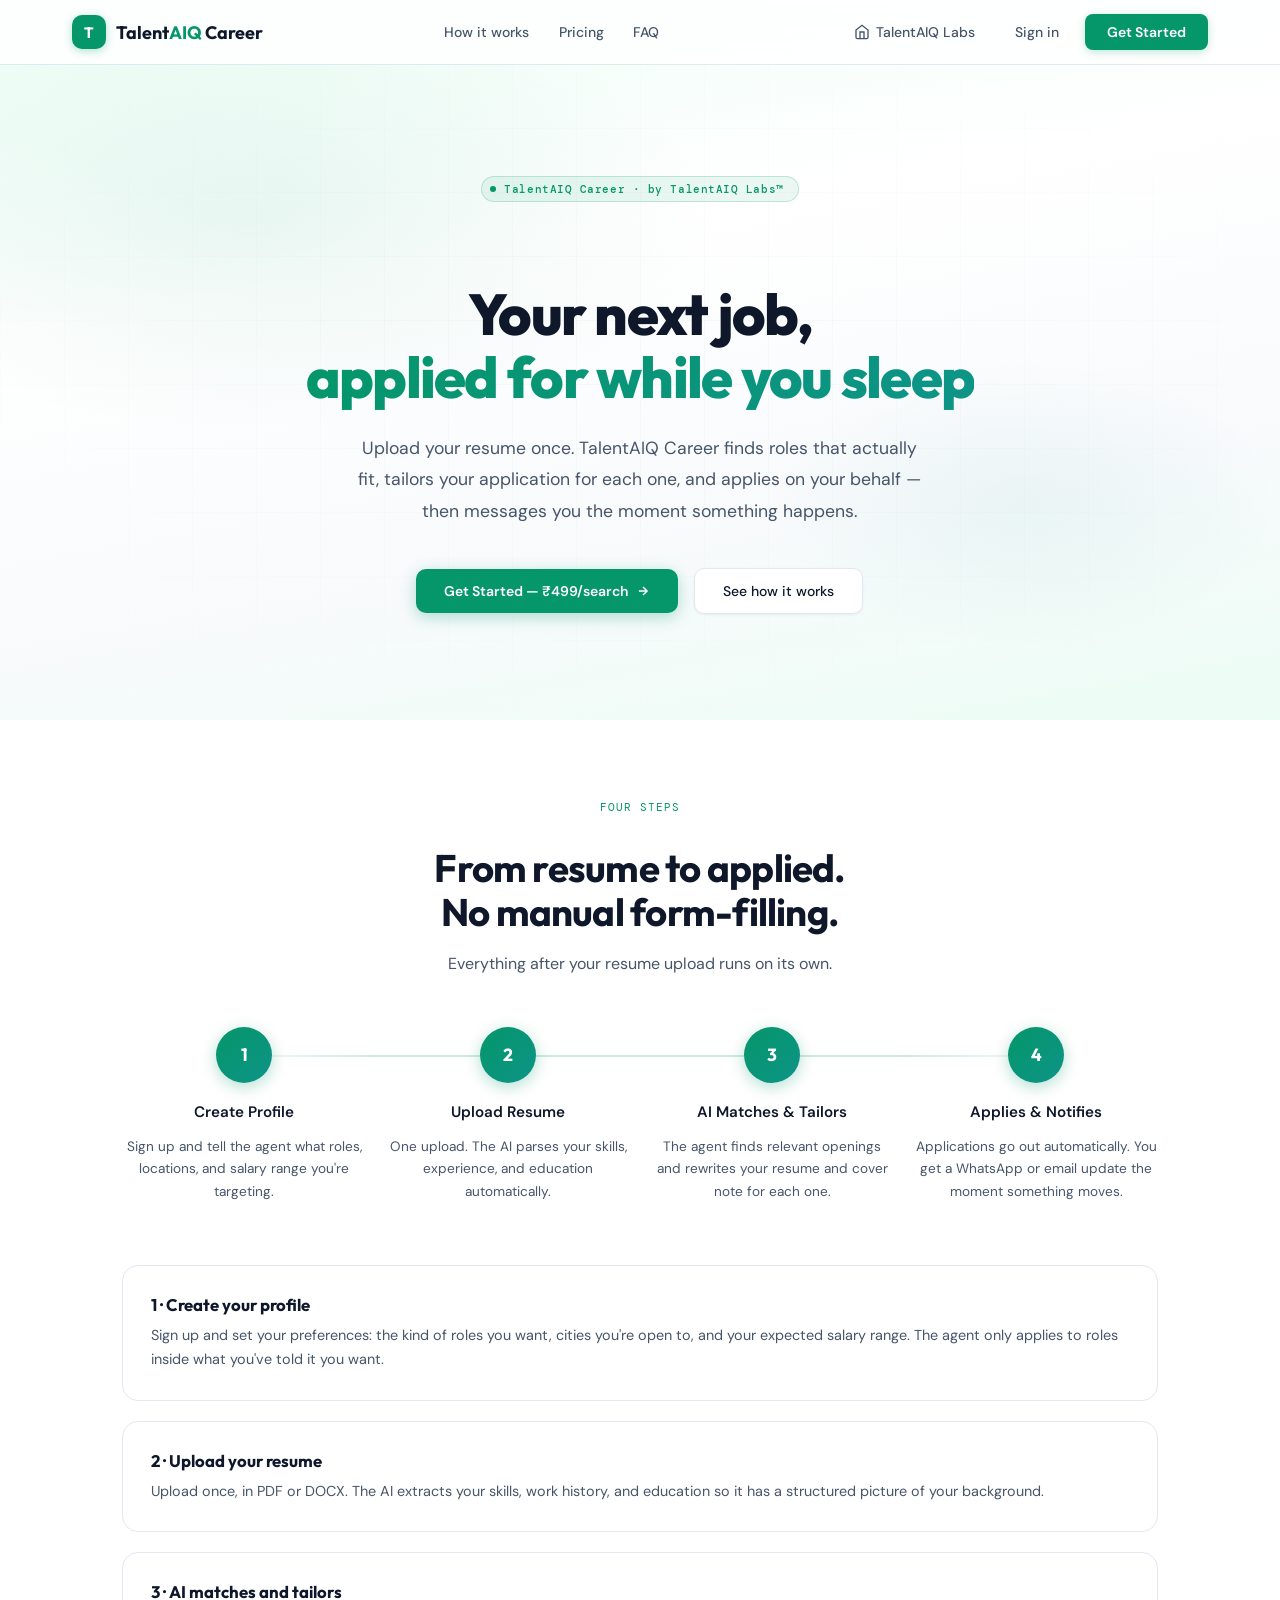
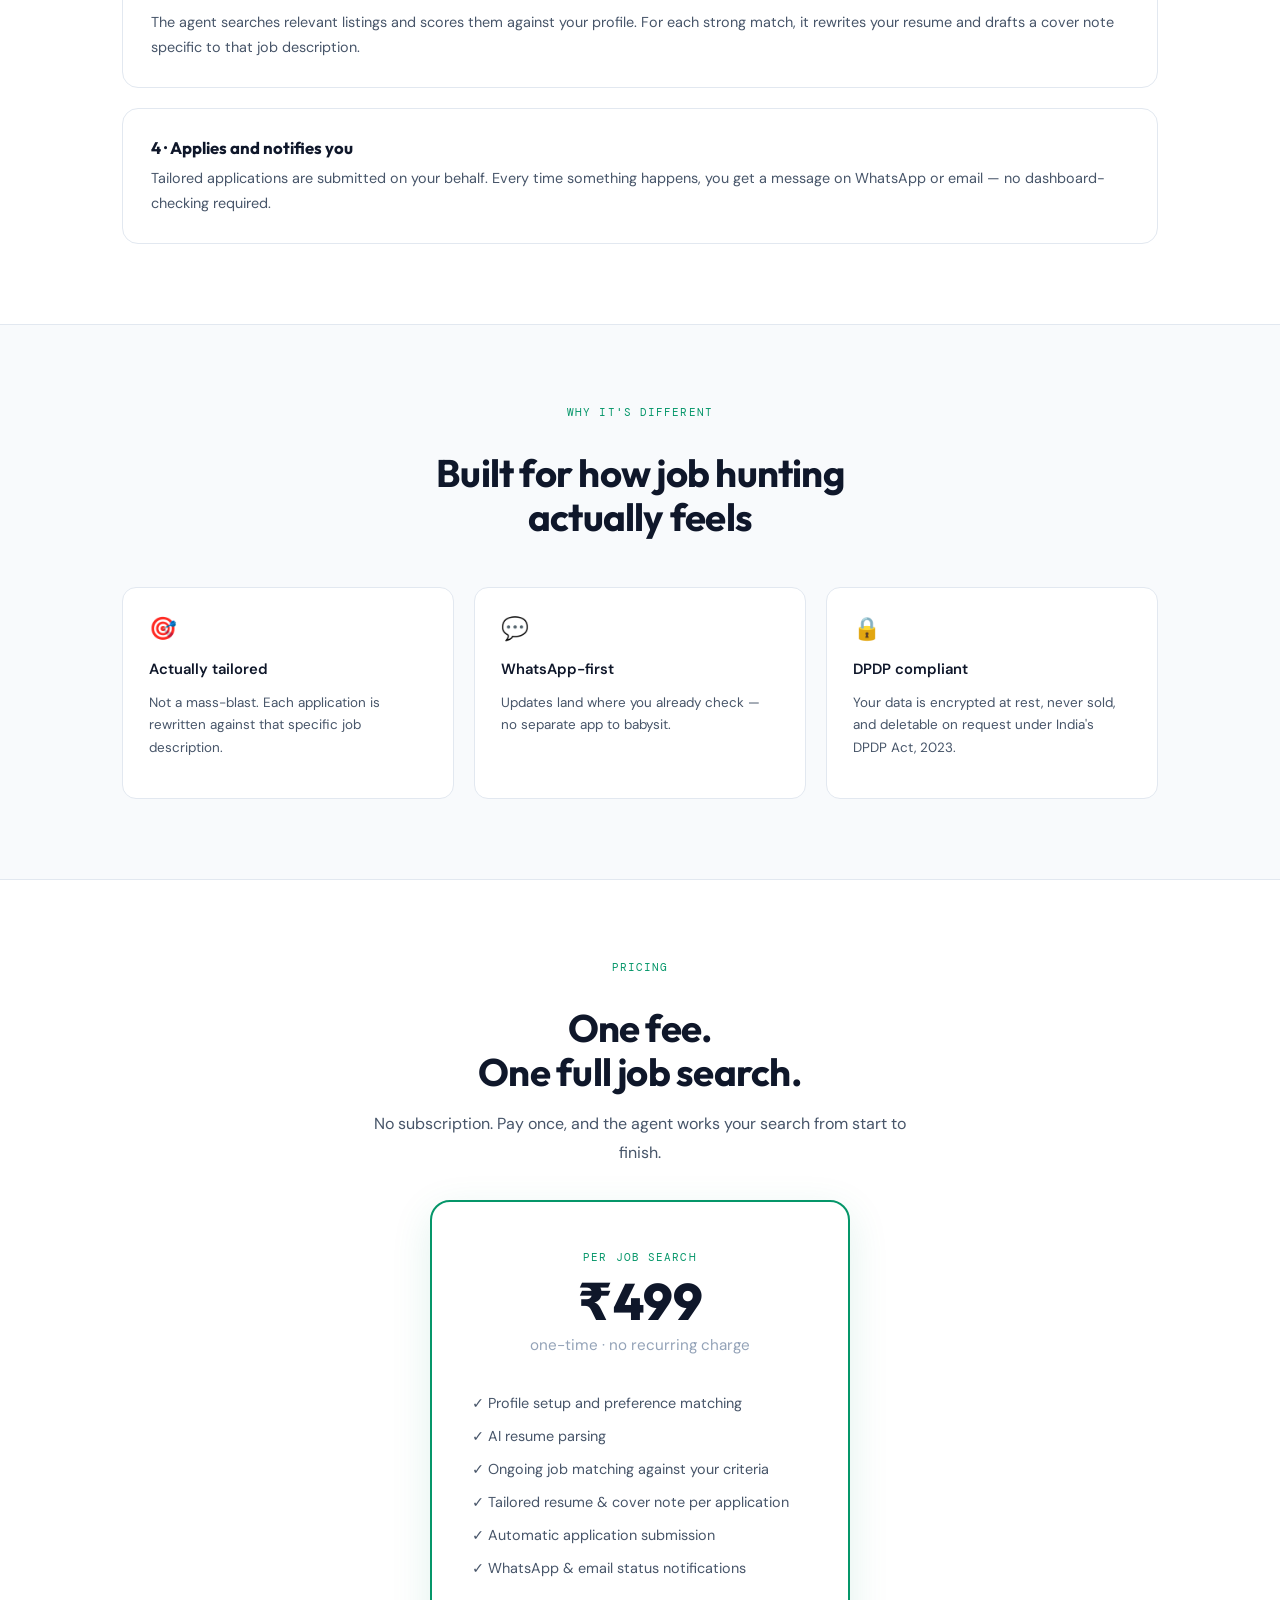
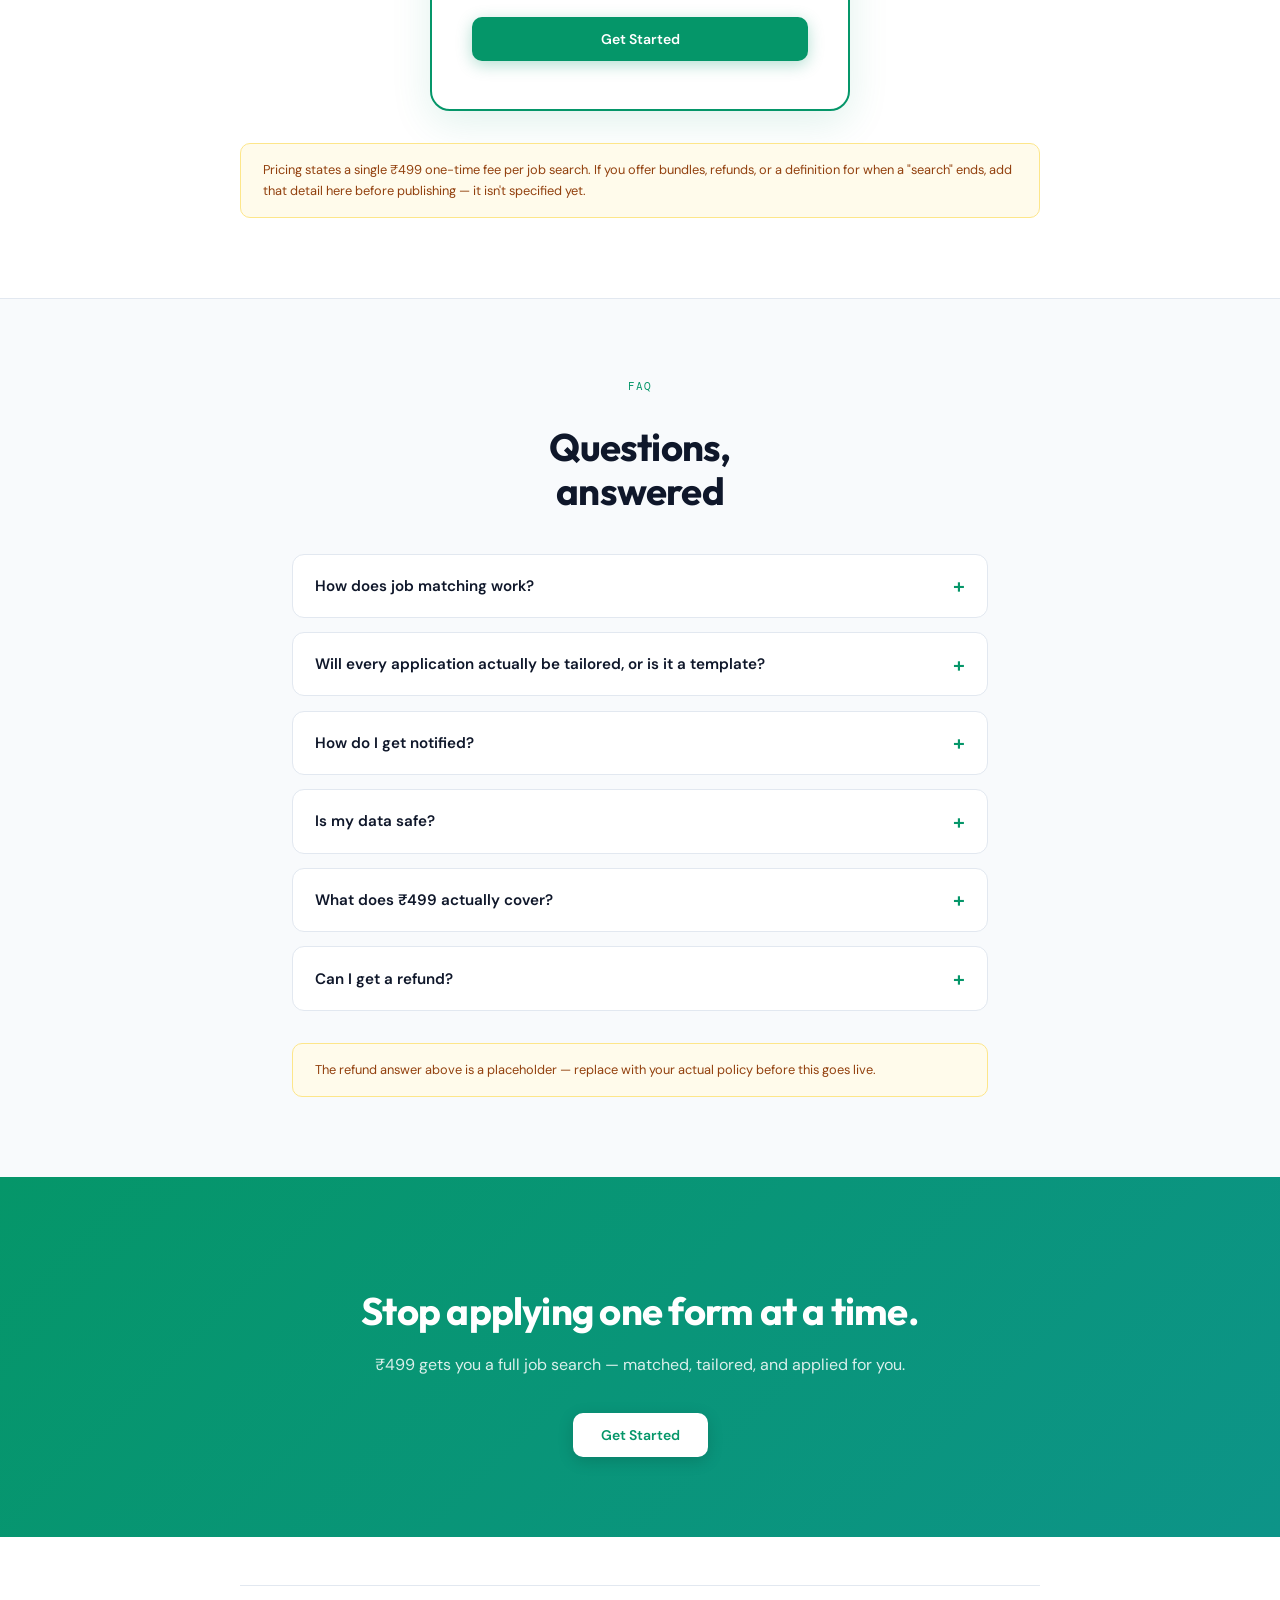
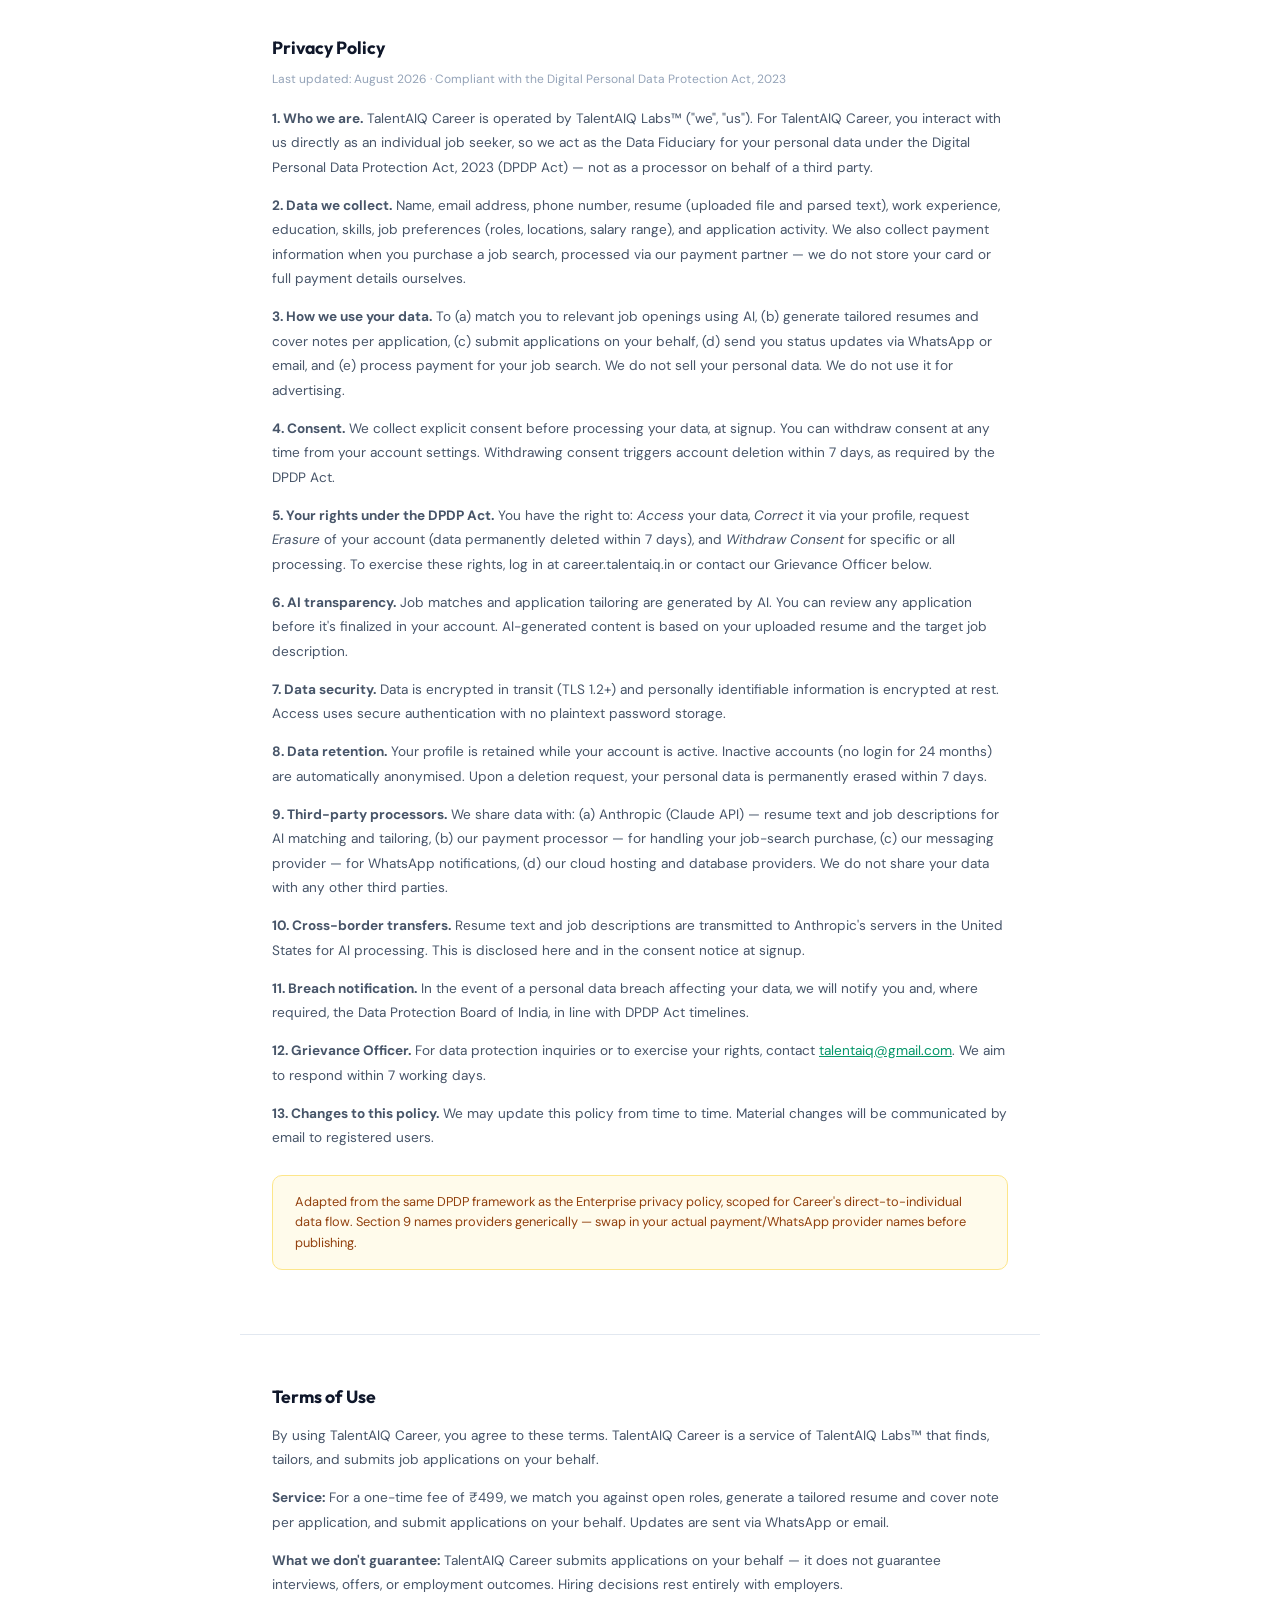
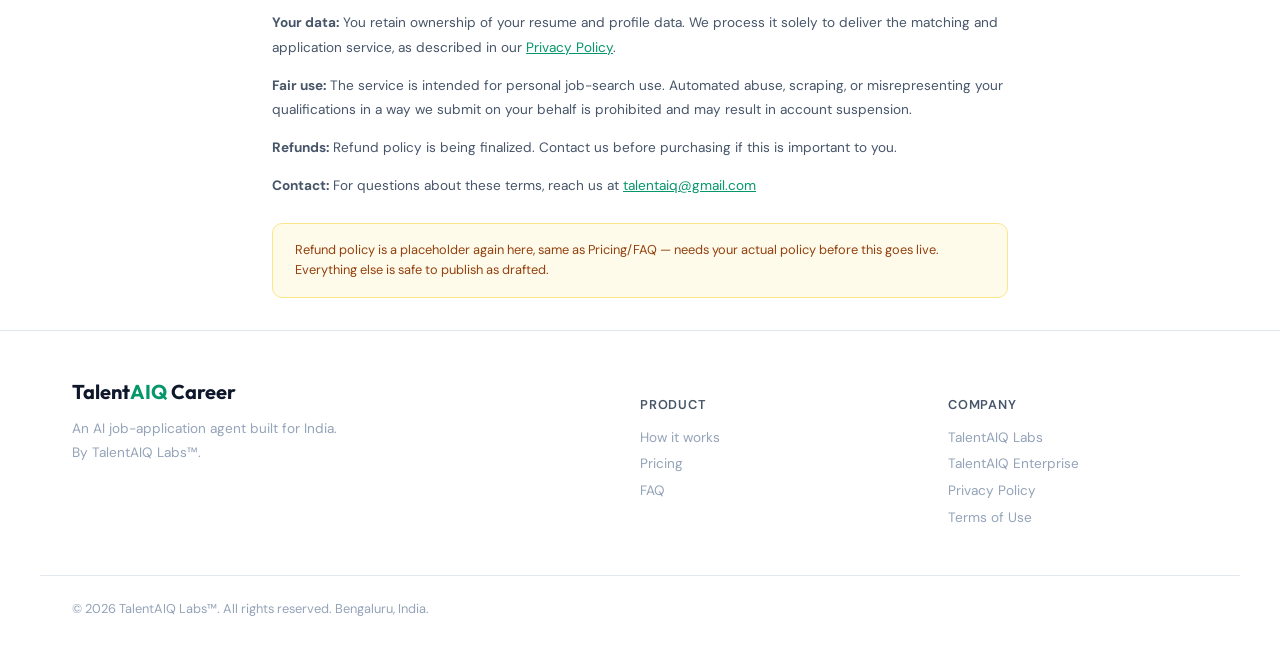
==== career/index.html @ 0b201b7c "Fix mobile: Products grid stacking, Career nav overflow" ====
<!DOCTYPE html>
<html lang="en">
<head>
<meta charset="UTF-8"/>
<meta name="viewport" content="width=device-width, initial-scale=1.0"/>
<title>TalentAIQ Career — AI Job Application Agent for India</title>
<meta name="description" content="TalentAIQ Career finds relevant roles, tailors your resume, and applies on your behalf. Built for job seekers in India."/>
<meta property="og:title" content="TalentAIQ Career — Your AI Job Application Agent"/>
<meta property="og:site_name" content="TalentAIQ Labs"/>
<link rel="icon" type="image/svg+xml" href="data:image/svg+xml,<svg xmlns='http://www.w3.org/2000/svg' viewBox='0 0 32 32'><rect width='32' height='32' rx='7' fill='%23059669'/><text x='16' y='23' font-family='system-ui' font-size='20' font-weight='700' fill='white' text-anchor='middle'>T</text></svg>"/>
<link rel="preconnect" href="https://fonts.googleapis.com">
<link href="https://fonts.googleapis.com/css2?family=Outfit:wght@600;700;800&family=DM+Sans:wght@400;500;600;700&family=DM+Mono:wght@500&display=swap" rel="stylesheet">
<link rel="stylesheet" href="/career/career.css">
</head>
<body>

<nav><div class="nav-w">
<a class="nav-logo" href="#"><div class="nav-logomark">T</div><span class="nav-wordmark">Talent<b>AIQ</b> Career</span></a>
<div class="nav-links">
<a class="nav-a" href="#how">How it works</a>
<a class="nav-a" href="#pricing">Pricing</a>
<a class="nav-a" href="#faq">FAQ</a>
</div>
<div class="nav-end">
<a class="nav-ghost nav-home" href="/" title="Back to TalentAIQ Labs" style="display:flex;align-items:center;gap:6px">
  <svg width="16" height="16" fill="none" stroke="currentColor" stroke-width="2" viewBox="0 0 24 24"><path d="M3 9l9-7 9 7v11a2 2 0 01-2 2H5a2 2 0 01-2-2z"/><path d="M9 22V12h6v10"/></svg>
  <span class="nav-home-text">TalentAIQ Labs</span>
</a>
<a class="nav-ghost" href="https://career.talentaiq.in/login" target="_blank" rel="noopener">Sign in</a>
<a class="nav-cta" href="https://career.talentaiq.in/signup" target="_blank" rel="noopener">Get Started</a>
</div>
</div></nav>

<!-- HERO -->
<section class="hero">
<div class="hero-bg"><div class="hb-gradient"></div><div class="hb-grid"></div></div>
<div class="hero-inner"><div class="hero-center">
  <div class="hero-kicker"><div class="hk-dot"></div><span class="hk-text">TalentAIQ Career · by TalentAIQ Labs™</span></div>
  <h1 class="hero-h1">Your next job,<br/><em>applied for while you sleep</em></h1>
  <p class="hero-sub">Upload your resume once. TalentAIQ Career finds roles that actually fit, tailors your application for each one, and applies on your behalf — then messages you the moment something happens.</p>
  <div class="hero-actions">
    <a class="btn-primary" href="https://career.talentaiq.in/signup" target="_blank" rel="noopener">Get Started — ₹499/search <svg width="14" height="14" fill="none" stroke="currentColor" stroke-width="2.5" viewBox="0 0 24 24"><path d="M5 12h14M12 5l7 7-7 7"/></svg></a>
    <a class="btn-secondary" href="#how">See how it works</a>
  </div>
</div></div>
</section>

<!-- HOW IT WORKS -->
<section id="how" style="background:var(--bg)">
<div class="sw">
<div class="reveal center" style="max-width:600px">
  <div class="eyebrow" style="justify-content:center">FOUR STEPS</div>
  <h2 class="s-h2">From resume to applied.<br/>No manual form-filling.</h2>
  <p class="s-lead" style="margin:0 auto">Everything after your resume upload runs on its own.</p>
</div>
<div class="steps">
  <div class="step reveal"><div class="step-num">1</div><div class="step-h">Create Profile</div><p class="step-p">Sign up and tell the agent what roles, locations, and salary range you're targeting.</p></div>
  <div class="step reveal"><div class="step-num">2</div><div class="step-h">Upload Resume</div><p class="step-p">One upload. The AI parses your skills, experience, and education automatically.</p></div>
  <div class="step reveal"><div class="step-num">3</div><div class="step-h">AI Matches &amp; Tailors</div><p class="step-p">The agent finds relevant openings and rewrites your resume and cover note for each one.</p></div>
  <div class="step reveal"><div class="step-num">4</div><div class="step-h">Applies &amp; Notifies</div><p class="step-p">Applications go out automatically. You get a WhatsApp or email update the moment something moves.</p></div>
</div>

<div class="step-detail reveal">
  <h4>1 · Create your profile</h4>
  <p>Sign up and set your preferences: the kind of roles you want, cities you're open to, and your expected salary range. The agent only applies to roles inside what you've told it you want.</p>
</div>
<div class="step-detail reveal">
  <h4>2 · Upload your resume</h4>
  <p>Upload once, in PDF or DOCX. The AI extracts your skills, work history, and education so it has a structured picture of your background.</p>
</div>
<div class="step-detail reveal">
  <h4>3 · AI matches and tailors</h4>
  <p>The agent searches relevant listings and scores them against your profile. For each strong match, it rewrites your resume and drafts a cover note specific to that job description.</p>
</div>
<div class="step-detail reveal">
  <h4>4 · Applies and notifies you</h4>
  <p>Tailored applications are submitted on your behalf. Every time something happens, you get a message on WhatsApp or email — no dashboard-checking required.</p>
</div>
</div>
</section>

<!-- WHY DIFFERENT -->
<section style="background:var(--bg2);border-top:1px solid var(--border);border-bottom:1px solid var(--border)">
<div class="sw">
<div class="reveal center" style="max-width:600px">
  <div class="eyebrow" style="justify-content:center">WHY IT'S DIFFERENT</div>
  <h2 class="s-h2">Built for how job hunting<br/>actually feels</h2>
</div>
<div class="grid-3" style="margin-top:3rem">
  <div class="cap-card reveal"><div class="cap-icon">🎯</div><div class="cap-h">Actually tailored</div><p class="cap-p">Not a mass-blast. Each application is rewritten against that specific job description.</p></div>
  <div class="cap-card reveal"><div class="cap-icon">💬</div><div class="cap-h">WhatsApp-first</div><p class="cap-p">Updates land where you already check — no separate app to babysit.</p></div>
  <div class="cap-card reveal"><div class="cap-icon">🔒</div><div class="cap-h">DPDP compliant</div><p class="cap-p">Your data is encrypted at rest, never sold, and deletable on request under India's DPDP Act, 2023.</p></div>
</div>
</div>
</section>

<!-- PRICING -->
<section id="pricing" style="background:var(--bg)">
<div class="sw">
<div class="reveal center" style="max-width:600px;margin-bottom:1rem">
  <div class="eyebrow" style="justify-content:center">PRICING</div>
  <h2 class="s-h2">One fee.<br/>One full job search.</h2>
  <p class="s-lead" style="margin:0 auto">No subscription. Pay once, and the agent works your search from start to finish.</p>
</div>
<div class="price-card reveal" style="margin-top:2rem">
  <div class="eyebrow" style="justify-content:center">PER JOB SEARCH</div>
  <div class="price-amt">₹499</div>
  <div class="price-unit">one-time · no recurring charge</div>
  <div class="price-list">
    &#x2713; Profile setup and preference matching<br>
    &#x2713; AI resume parsing<br>
    &#x2713; Ongoing job matching against your criteria<br>
    &#x2713; Tailored resume &amp; cover note per application<br>
    &#x2713; Automatic application submission<br>
    &#x2713; WhatsApp &amp; email status notifications
  </div>
  <a class="btn-primary" style="width:100%;justify-content:center" href="https://career.talentaiq.in/signup" target="_blank" rel="noopener">Get Started</a>
</div>
<div class="review-note reveal">
  Pricing states a single ₹499 one-time fee per job search. If you offer bundles, refunds, or a definition for when a "search" ends, add that detail here before publishing — it isn't specified yet.
</div>
</div>
</section>

<!-- FAQ -->
<section id="faq" style="background:var(--bg2);border-top:1px solid var(--border)">
<div class="sw" style="max-width:760px">
<div class="reveal center" style="max-width:600px;margin-bottom:2.5rem">
  <div class="eyebrow" style="justify-content:center">FAQ</div>
  <h2 class="s-h2">Questions,<br/>answered</h2>
</div>

<div class="faq-item reveal">
  <div class="faq-q">How does job matching work?</div>
  <div class="faq-a"><p>The AI parses your resume and preferences, then compares them against open roles using semantic matching — not just keyword search — to find jobs that genuinely fit your background.</p></div>
</div>
<div class="faq-item reveal">
  <div class="faq-q">Will every application actually be tailored, or is it a template?</div>
  <div class="faq-a"><p>Each application is generated against that specific job description — your resume framing and cover note change per role, rather than one fixed version sent everywhere.</p></div>
</div>
<div class="faq-item reveal">
  <div class="faq-q">How do I get notified?</div>
  <div class="faq-a"><p>Via WhatsApp or email, whichever you set as your preference — you'll hear about applications submitted and any recruiter responses.</p></div>
</div>
<div class="faq-item reveal">
  <div class="faq-q">Is my data safe?</div>
  <div class="faq-a"><p>Your data is encrypted at rest and handled under India's DPDP Act, 2023. See our <a href="#privacy" style="color:var(--brand)">Privacy Policy</a> below for full details.</p></div>
</div>
<div class="faq-item reveal">
  <div class="faq-q">What does ₹499 actually cover?</div>
  <div class="faq-a"><p>One full job search — profile setup, resume parsing, ongoing matching, tailored applications, and notifications, until your search concludes.</p></div>
</div>
<div class="faq-item reveal">
  <div class="faq-q">Can I get a refund?</div>
  <div class="faq-a"><p>Refund terms are being finalized — check back here or contact support before purchasing if this is important to you.</p></div>
</div>

<div class="review-note reveal">
  The refund answer above is a placeholder — replace with your actual policy before this goes live.
</div>
</div>
</section>

<!-- CTA -->
<section class="cta-sec"><div class="cta-inner">
<h2 class="cta-h">Stop applying one form at a time.</h2>
<p class="cta-sub">₹499 gets you a full job search — matched, tailored, and applied for you.</p>
<a class="btn-primary" href="https://career.talentaiq.in/signup" target="_blank" rel="noopener">Get Started</a>
</div></section>

<!-- PRIVACY -->
<div id="privacy" style="max-width:800px;margin:3rem auto 0;padding:2rem;border-top:1px solid var(--border)">
  <h3 style="font-family:var(--fd);font-size:1.1rem;font-weight:700;color:var(--t1);margin-bottom:.5rem">Privacy Policy</h3>
  <p style="font-size:.75rem;color:var(--t3);margin-bottom:1.25rem">Last updated: August 2026 &middot; Compliant with the Digital Personal Data Protection Act, 2023</p>
  <div style="font-size:.85rem;color:var(--t2);line-height:1.8">
    <p><strong>1. Who we are.</strong> TalentAIQ Career is operated by TalentAIQ Labs&trade; ("we", "us"). For TalentAIQ Career, you interact with us directly as an individual job seeker, so we act as the Data Fiduciary for your personal data under the Digital Personal Data Protection Act, 2023 (DPDP Act) &mdash; not as a processor on behalf of a third party.</p>
    <p style="margin-top:.75rem"><strong>2. Data we collect.</strong> Name, email address, phone number, resume (uploaded file and parsed text), work experience, education, skills, job preferences (roles, locations, salary range), and application activity. We also collect payment information when you purchase a job search, processed via our payment partner &mdash; we do not store your card or full payment details ourselves.</p>
    <p style="margin-top:.75rem"><strong>3. How we use your data.</strong> To (a) match you to relevant job openings using AI, (b) generate tailored resumes and cover notes per application, (c) submit applications on your behalf, (d) send you status updates via WhatsApp or email, and (e) process payment for your job search. We do not sell your personal data. We do not use it for advertising.</p>
    <p style="margin-top:.75rem"><strong>4. Consent.</strong> We collect explicit consent before processing your data, at signup. You can withdraw consent at any time from your account settings. Withdrawing consent triggers account deletion within 7 days, as required by the DPDP Act.</p>
    <p style="margin-top:.75rem"><strong>5. Your rights under the DPDP Act.</strong> You have the right to: <em>Access</em> your data, <em>Correct</em> it via your profile, request <em>Erasure</em> of your account (data permanently deleted within 7 days), and <em>Withdraw Consent</em> for specific or all processing. To exercise these rights, log in at career.talentaiq.in or contact our Grievance Officer below.</p>
    <p style="margin-top:.75rem"><strong>6. AI transparency.</strong> Job matches and application tailoring are generated by AI. You can review any application before it's finalized in your account. AI-generated content is based on your uploaded resume and the target job description.</p>
    <p style="margin-top:.75rem"><strong>7. Data security.</strong> Data is encrypted in transit (TLS 1.2+) and personally identifiable information is encrypted at rest. Access uses secure authentication with no plaintext password storage.</p>
    <p style="margin-top:.75rem"><strong>8. Data retention.</strong> Your profile is retained while your account is active. Inactive accounts (no login for 24 months) are automatically anonymised. Upon a deletion request, your personal data is permanently erased within 7 days.</p>
    <p style="margin-top:.75rem"><strong>9. Third-party processors.</strong> We share data with: (a) Anthropic (Claude API) &mdash; resume text and job descriptions for AI matching and tailoring, (b) our payment processor &mdash; for handling your job-search purchase, (c) our messaging provider &mdash; for WhatsApp notifications, (d) our cloud hosting and database providers. We do not share your data with any other third parties.</p>
    <p style="margin-top:.75rem"><strong>10. Cross-border transfers.</strong> Resume text and job descriptions are transmitted to Anthropic's servers in the United States for AI processing. This is disclosed here and in the consent notice at signup.</p>
    <p style="margin-top:.75rem"><strong>11. Breach notification.</strong> In the event of a personal data breach affecting your data, we will notify you and, where required, the Data Protection Board of India, in line with DPDP Act timelines.</p>
    <p style="margin-top:.75rem"><strong>12. Grievance Officer.</strong> For data protection inquiries or to exercise your rights, contact <a href="mailto:talentaiq@gmail.com" style="color:var(--brand)">talentaiq@gmail.com</a>. We aim to respond within 7 working days.</p>
    <p style="margin-top:.75rem"><strong>13. Changes to this policy.</strong> We may update this policy from time to time. Material changes will be communicated by email to registered users.</p>
  </div>
  <div class="review-note" style="margin-top:1.5rem;margin-left:0;margin-right:0">
    Adapted from the same DPDP framework as the Enterprise privacy policy, scoped for Career's direct-to-individual data flow. Section 9 names providers generically — swap in your actual payment/WhatsApp provider names before publishing.
  </div>
</div>

<!-- TERMS -->
<div id="terms" style="max-width:800px;margin:2rem auto 0;padding:2rem;border-top:1px solid var(--border)">
  <h3 style="font-family:var(--fd);font-size:1.1rem;font-weight:700;color:var(--t1);margin-bottom:1rem">Terms of Use</h3>
  <div style="font-size:.85rem;color:var(--t2);line-height:1.8">
    <p>By using TalentAIQ Career, you agree to these terms. TalentAIQ Career is a service of TalentAIQ Labs&trade; that finds, tailors, and submits job applications on your behalf.</p>
    <p style="margin-top:.75rem"><strong>Service:</strong> For a one-time fee of &#8377;499, we match you against open roles, generate a tailored resume and cover note per application, and submit applications on your behalf. Updates are sent via WhatsApp or email.</p>
    <p style="margin-top:.75rem"><strong>What we don't guarantee:</strong> TalentAIQ Career submits applications on your behalf &mdash; it does not guarantee interviews, offers, or employment outcomes. Hiring decisions rest entirely with employers.</p>
    <p style="margin-top:.75rem"><strong>Your data:</strong> You retain ownership of your resume and profile data. We process it solely to deliver the matching and application service, as described in our <a href="#privacy" style="color:var(--brand)">Privacy Policy</a>.</p>
    <p style="margin-top:.75rem"><strong>Fair use:</strong> The service is intended for personal job-search use. Automated abuse, scraping, or misrepresenting your qualifications in a way we submit on your behalf is prohibited and may result in account suspension.</p>
    <p style="margin-top:.75rem"><strong>Refunds:</strong> Refund policy is being finalized. Contact us before purchasing if this is important to you.</p>
    <p style="margin-top:.75rem"><strong>Contact:</strong> For questions about these terms, reach us at <a href="mailto:talentaiq@gmail.com" style="color:var(--brand)">talentaiq@gmail.com</a></p>
  </div>
  <div class="review-note" style="margin-top:1.5rem;margin-left:0;margin-right:0">
    Refund policy is a placeholder again here, same as Pricing/FAQ — needs your actual policy before this goes live. Everything else is safe to publish as drafted.
  </div>
</div>

<!-- FOOTER -->
<footer><div class="footer-grid">
<div class="footer-brand"><span class="nav-wordmark">Talent<b>AIQ</b> Career</span><p>An AI job-application agent built for India. By TalentAIQ Labs™.</p></div>
<div class="footer-col"><h4>Product</h4><a href="#how">How it works</a><a href="#pricing">Pricing</a><a href="#faq">FAQ</a></div>
<div class="footer-col"><h4>Company</h4><a href="https://talentaiq.in">TalentAIQ Labs</a><a href="https://talentaiq.in#hero-enterprise">TalentAIQ Enterprise</a><a href="#privacy">Privacy Policy</a><a href="#terms">Terms of Use</a></div>
</div>
<div class="footer-bottom"><div class="footer-copy">&copy; 2026 TalentAIQ Labs™. All rights reserved. Bengaluru, India.</div></div>
</footer>

<script>
const ro=new IntersectionObserver(entries=>{entries.forEach(e=>{if(e.isIntersecting)e.target.classList.add('visible')})},{threshold:.1});
document.querySelectorAll('.reveal').forEach(el=>ro.observe(el));
document.querySelectorAll('.faq-q').forEach(q=>{
  q.addEventListener('click',()=>{q.parentElement.classList.toggle('open')});
});
</script>
</body>
</html>
---- career/career.css ----
/* TalentAIQ Career — shared stylesheet
   Same design system as the main site (Inter/Outfit/DM Sans/DM Mono, same
   spacing & component patterns) with the brand accent overridden to green
   for the Career product family. */

:root{
  --bg:#fff;--bg2:#f8fafc;--bg3:#f1f5f9;--border:#e2e8f0;--border2:#cbd5e1;
  --t1:#0f172a;--t2:#475569;--t3:#94a3b8;--t4:#cbd5e1;
  --brand:#059669;--brand-l:#10b981;--brand-d:#047857;
  --brand-dim:rgba(5,150,105,.08);--brand-b:rgba(5,150,105,.2);
  --purple:#0d9488;--green:#059669;--green-dim:rgba(5,150,105,.08);
  --blue:#2563eb;--amber:#d97706;--amber-dim:rgba(217,119,6,.08);
  --fd:'Outfit',system-ui,sans-serif;--fb:'DM Sans',system-ui,sans-serif;--fm:'DM Mono',monospace;
}
*,*::before,*::after{box-sizing:border-box}
html{scroll-behavior:smooth}
body{font-family:var(--fb);background:var(--bg);color:var(--t1);-webkit-font-smoothing:antialiased;overflow-x:hidden;margin:0}
a{color:inherit}

/* NAV */
nav{position:fixed;top:0;left:0;right:0;z-index:500;background:rgba(255,255,255,.85);backdrop-filter:blur(20px) saturate(180%);border-bottom:1px solid var(--border)}
.nav-w{max-width:1200px;margin:0 auto;padding:0 2rem;height:64px;display:flex;align-items:center;justify-content:space-between}
.nav-logo{display:flex;align-items:center;gap:10px;text-decoration:none}
.nav-logomark{width:34px;height:34px;border-radius:10px;background:var(--brand);display:grid;place-items:center;font-family:var(--fd);font-size:15px;font-weight:700;color:white;box-shadow:0 2px 8px rgba(5,150,105,.3)}
.nav-wordmark{font-family:var(--fd);font-size:18px;font-weight:700;color:var(--t1)}.nav-wordmark b{color:var(--brand)}
.nav-links{display:flex;gap:.1rem}.nav-a{color:var(--t2);text-decoration:none;font-size:14px;font-weight:500;padding:8px 14px;border-radius:8px;transition:all .2s}.nav-a:hover{color:var(--t1);background:var(--bg2)}
.nav-end{display:flex;align-items:center;gap:.75rem}.nav-ghost{color:var(--t2);font-size:14px;font-weight:500;text-decoration:none;padding:8px 14px;border-radius:8px;transition:all .2s}.nav-ghost:hover{color:var(--t1)}
.nav-cta{background:var(--brand);color:white;font-size:14px;font-weight:600;padding:9px 22px;border-radius:8px;text-decoration:none;transition:all .2s;box-shadow:0 2px 8px rgba(5,150,105,.25)}.nav-cta:hover{background:var(--brand-d);transform:translateY(-1px);box-shadow:0 6px 20px rgba(5,150,105,.35)}

/* HERO */
.hero{min-height:80vh;display:flex;align-items:center;position:relative;overflow:hidden;padding:130px 0 60px;background:linear-gradient(170deg,#ecfdf5 0%,#fff 35%,#f8fafc 70%,#ecfdf5 100%)}
.hero-bg{position:absolute;inset:0;pointer-events:none}.hb-gradient{position:absolute;inset:0;background:radial-gradient(ellipse 60% 50% at 20% 30%,rgba(5,150,105,.08) 0%,transparent 60%),radial-gradient(ellipse 40% 40% at 80% 70%,rgba(13,148,136,.06) 0%,transparent 50%)}
.hb-grid{position:absolute;inset:0;background-image:linear-gradient(rgba(5,150,105,.04) 1px,transparent 1px),linear-gradient(90deg,rgba(5,150,105,.04) 1px,transparent 1px);background-size:64px 64px;mask-image:radial-gradient(ellipse 80% 70% at 50% 50%,black 0%,transparent 75%)}
.hero-inner{max-width:1200px;margin:0 auto;padding:0 2rem;position:relative;z-index:2}
.hero-center{text-align:center;max-width:720px;margin:0 auto}
.hero-kicker{display:inline-flex;align-items:center;gap:8px;padding:5px 14px 5px 8px;background:var(--brand-dim);border:1px solid var(--brand-b);border-radius:999px;margin-bottom:2rem}
.hk-dot{width:6px;height:6px;border-radius:50%;background:var(--brand)}.hk-text{font-family:var(--fm);font-size:11px;font-weight:500;color:var(--brand);letter-spacing:.05em}
.hero-h1{font-family:var(--fd);font-size:clamp(2.4rem,4.8vw,3.6rem);font-weight:800;line-height:1.1;letter-spacing:-.03em;color:var(--t1);margin-bottom:1.5rem}
.hero-h1 em{font-style:normal;background:linear-gradient(135deg,var(--brand),var(--purple));-webkit-background-clip:text;-webkit-text-fill-color:transparent;background-clip:text}
.hero-sub{font-size:1.1rem;line-height:1.8;color:var(--t2);margin:0 auto 2.5rem;max-width:580px}.hero-sub strong{color:var(--t1);font-weight:600}
.hero-actions{display:flex;align-items:center;justify-content:center;gap:1rem;flex-wrap:wrap}
.btn-primary{display:inline-flex;align-items:center;gap:8px;background:var(--brand);color:white;font-size:14px;font-weight:600;padding:13px 28px;border-radius:10px;text-decoration:none;border:none;cursor:pointer;font-family:var(--fb);box-shadow:0 4px 16px rgba(5,150,105,.3);transition:all .25s}.btn-primary:hover{background:var(--brand-d);transform:translateY(-2px);box-shadow:0 8px 28px rgba(5,150,105,.4)}
.btn-secondary{display:inline-flex;align-items:center;gap:8px;background:white;border:1px solid var(--border);color:var(--t1);font-size:14px;font-weight:500;padding:13px 28px;border-radius:10px;text-decoration:none;transition:all .25s;box-shadow:0 1px 3px rgba(0,0,0,.06)}.btn-secondary:hover{border-color:var(--brand-b);transform:translateY(-2px)}

/* GENERIC SECTIONS */
section{position:relative;z-index:10;padding:5rem 0}.sw{max-width:1100px;margin:0 auto;padding:0 2rem}
.eyebrow{font-family:var(--fm);font-size:11px;letter-spacing:.1em;color:var(--brand);margin-bottom:.75rem}
.s-h2{font-family:var(--fd);font-size:clamp(1.7rem,3.2vw,2.4rem);font-weight:700;line-height:1.15;letter-spacing:-.02em;margin-bottom:1rem;color:var(--t1)}
.s-lead{font-size:1rem;line-height:1.8;color:var(--t2);max-width:560px}
.center{text-align:center;margin-left:auto;margin-right:auto}

/* STEPS (how it works) */
.steps-sec{background:var(--bg2);border-top:1px solid var(--border);border-bottom:1px solid var(--border)}
.steps{display:grid;grid-template-columns:repeat(4,1fr);gap:1.25rem;position:relative;margin-top:3rem}
.steps::before{content:'';position:absolute;top:28px;left:8%;right:8%;height:2px;background:linear-gradient(90deg,transparent,var(--brand-b) 20%,var(--brand-b) 80%,transparent)}
.step{text-align:center}
.step-num{width:56px;height:56px;border-radius:50%;background:linear-gradient(135deg,var(--brand),var(--purple));display:flex;align-items:center;justify-content:center;font-family:var(--fd);font-weight:700;font-size:1.1rem;color:white;margin:0 auto 1.2rem;box-shadow:0 4px 16px rgba(5,150,105,.3)}
.step-h{font-size:.95rem;font-weight:600;color:var(--t1);margin-bottom:.5rem}
.step-p{font-size:.85rem;line-height:1.65;color:var(--t2)}
.step-detail{background:white;border:1px solid var(--border);border-radius:16px;padding:1.75rem;margin-top:3rem;text-align:left}
.step-detail+.step-detail{margin-top:1.25rem}
.step-detail h4{font-family:var(--fd);font-size:1.05rem;font-weight:700;color:var(--t1);margin:0 0 .5rem}
.step-detail p{font-size:.9rem;line-height:1.7;color:var(--t2);margin:0}

/* CARDS */
.cap-card{background:white;border:1px solid var(--border);border-radius:14px;padding:1.6rem;transition:border-color .3s,transform .3s}
.cap-card:hover{border-color:var(--brand-b);transform:translateY(-3px);box-shadow:0 8px 24px rgba(0,0,0,.06)}
.cap-icon{font-size:1.4rem;margin-bottom:1rem}
.cap-h{font-size:.925rem;font-weight:600;color:var(--t1);margin-bottom:.5rem}
.cap-p{font-size:.84rem;line-height:1.65;color:var(--t2)}
.grid-3{display:grid;grid-template-columns:repeat(3,1fr);gap:1.25rem}
.grid-2{display:grid;grid-template-columns:repeat(2,1fr);gap:1.25rem}

/* PRICING */
.price-card{background:white;border:2px solid var(--brand);border-radius:20px;padding:3rem 2.5rem;max-width:420px;margin:0 auto;text-align:center;box-shadow:0 12px 40px rgba(5,150,105,.12)}
.price-amt{font-family:var(--fd);font-size:3.2rem;font-weight:800;color:var(--t1);line-height:1}
.price-unit{font-size:.95rem;color:var(--t3);margin-top:.5rem}
.price-list{text-align:left;margin:2rem 0;font-size:.9rem;color:var(--t2);line-height:2.3}

/* FAQ */
.faq-item{border:1px solid var(--border);border-radius:12px;margin-bottom:.9rem;overflow:hidden;background:white}
.faq-q{padding:1.1rem 1.4rem;font-weight:600;font-size:.95rem;color:var(--t1);cursor:pointer;display:flex;justify-content:space-between;align-items:center;user-select:none}
.faq-q::after{content:'+';font-size:1.3rem;color:var(--brand);flex-shrink:0;margin-left:1rem;transition:transform .2s}
.faq-item.open .faq-q::after{transform:rotate(45deg)}
.faq-a{max-height:0;overflow:hidden;transition:max-height .25s ease}
.faq-item.open .faq-a{max-height:400px}
.faq-a p{padding:0 1.4rem 1.2rem;font-size:.88rem;line-height:1.7;color:var(--t2);margin:0}

/* CTA */
.cta-sec{background:linear-gradient(135deg,var(--brand),var(--purple));text-align:center;padding:5rem 0}
.cta-inner{max-width:640px;margin:0 auto}
.cta-h{font-family:var(--fd);font-size:clamp(1.7rem,3.2vw,2.4rem);font-weight:700;letter-spacing:-.02em;line-height:1.15;margin-bottom:1.1rem;color:white}
.cta-sub{font-size:1rem;color:rgba(255,255,255,.85);line-height:1.7;margin-bottom:2.2rem}
.cta-sec .btn-primary{background:white;color:var(--brand);box-shadow:0 4px 16px rgba(0,0,0,.15)}.cta-sec .btn-primary:hover{background:#f8fafc;transform:translateY(-2px)}

/* FOOTER */
footer{border-top:1px solid var(--border);padding:3rem 0 2.5rem;background:var(--bg)}
.footer-grid{max-width:1200px;margin:0 auto;padding:0 2rem;display:grid;grid-template-columns:2fr 1fr 1fr;gap:3rem}
.footer-brand .nav-wordmark{font-size:20px;margin-bottom:.75rem;display:block}
.footer-brand p{font-size:.85rem;color:var(--t3);line-height:1.7;max-width:280px}
.footer-col h4{font-size:.8rem;font-weight:600;color:var(--t2);letter-spacing:.06em;text-transform:uppercase;margin-bottom:1rem}
.footer-col a{display:block;font-size:.85rem;color:var(--t3);text-decoration:none;margin-bottom:.6rem;transition:color .2s}
.footer-col a:hover{color:var(--t1)}
.footer-bottom{max-width:1200px;margin:2.5rem auto 0;padding:1.5rem 2rem 0;border-top:1px solid var(--border);display:flex;justify-content:space-between;align-items:center;flex-wrap:wrap;gap:1rem}
.footer-copy{font-size:.8rem;color:var(--t3)}

/* NOTE banner (for content that needs owner review) */
.review-note{max-width:800px;margin:2rem auto 0;padding:1rem 1.4rem;background:#fffbeb;border:1px solid #fde68a;border-radius:10px;font-size:.8rem;color:#92400e;line-height:1.6}

.reveal{opacity:0;transform:translateY(20px);transition:opacity .6s ease,transform .6s ease}.reveal.visible{opacity:1;transform:translateY(0)}

@media(max-width:900px){.steps{grid-template-columns:1fr 1fr}.steps::before{display:none}.grid-3{grid-template-columns:1fr 1fr}.footer-grid{grid-template-columns:1fr 1fr}}
@media(max-width:600px){nav .nav-links{display:none}.sw{padding:0 1.25rem}.grid-3,.grid-2{grid-template-columns:1fr}.steps{grid-template-columns:1fr}.footer-grid{grid-template-columns:1fr}.price-card{padding:2rem 1.5rem}
.nav-w{padding:0 1rem}.nav-end{gap:.4rem}.nav-home-text{display:none}.nav-ghost{padding:8px 8px}.nav-cta{padding:9px 14px;font-size:13px}}
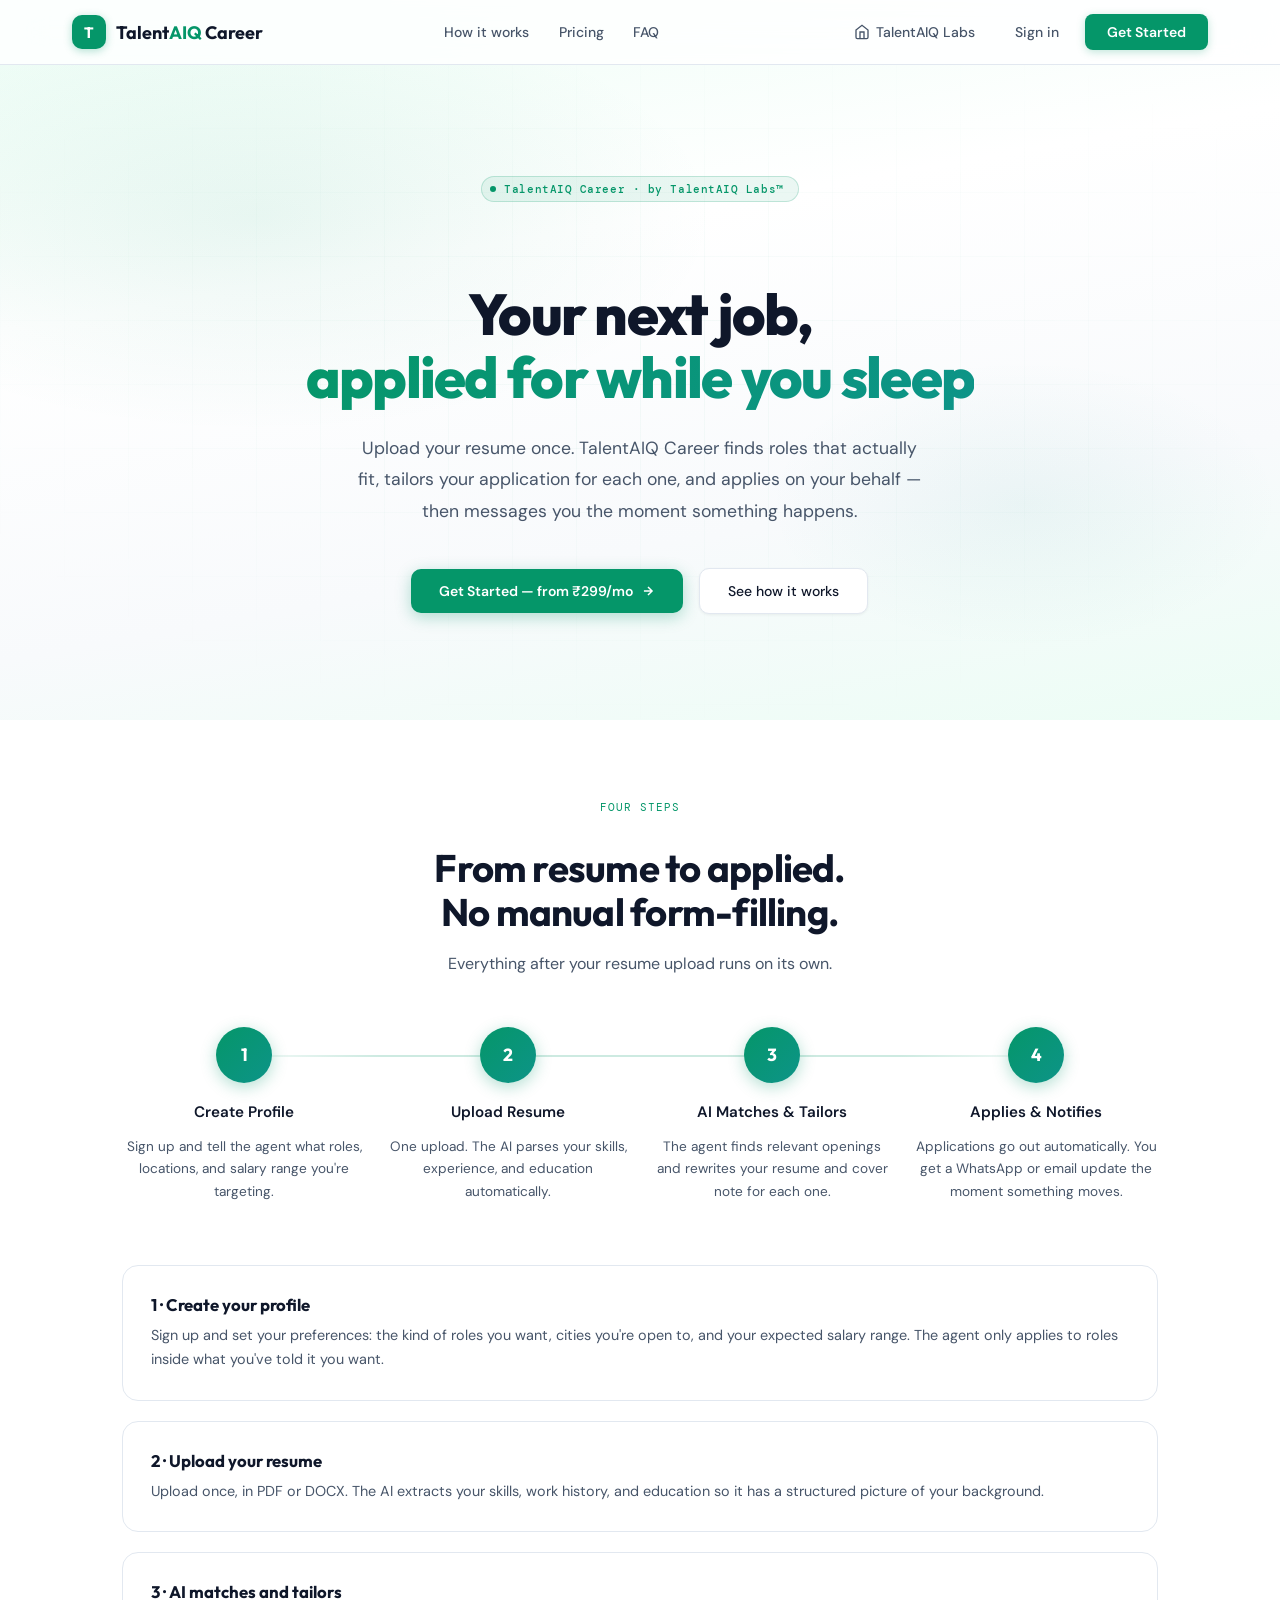
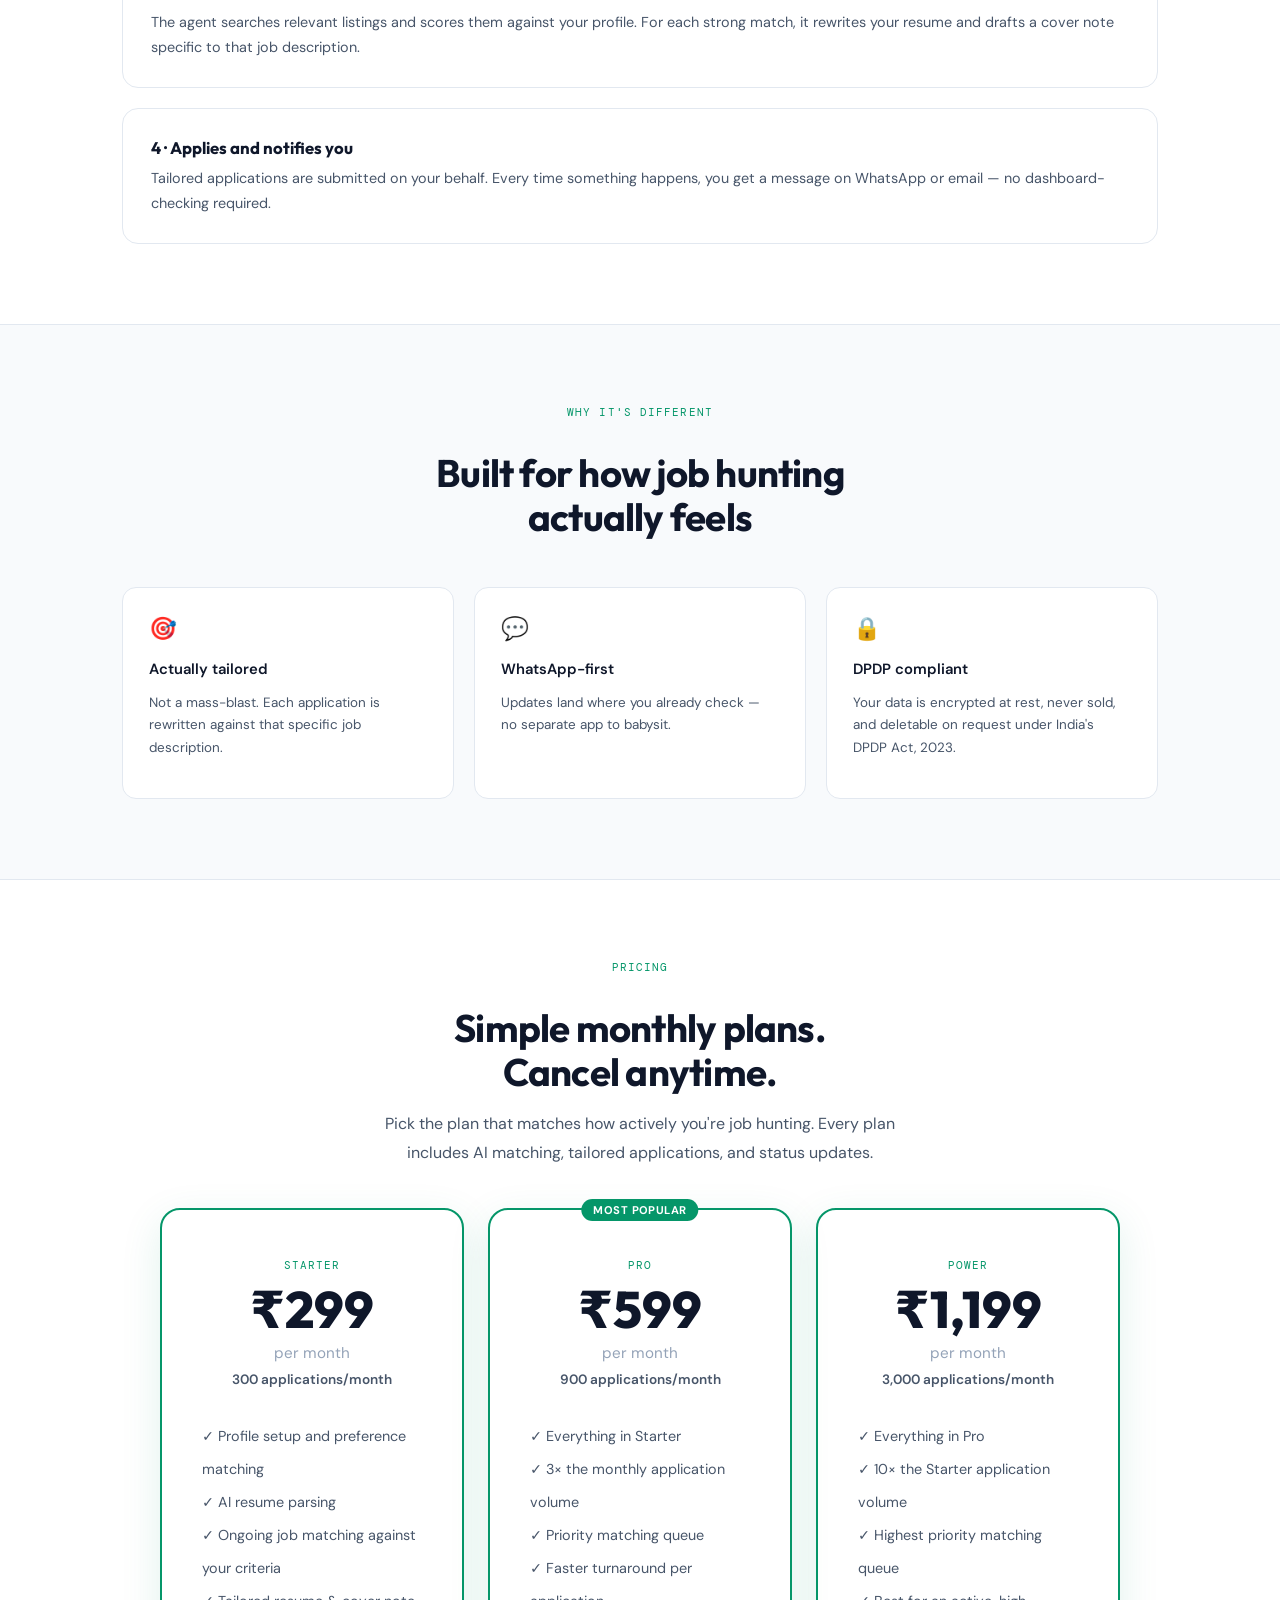
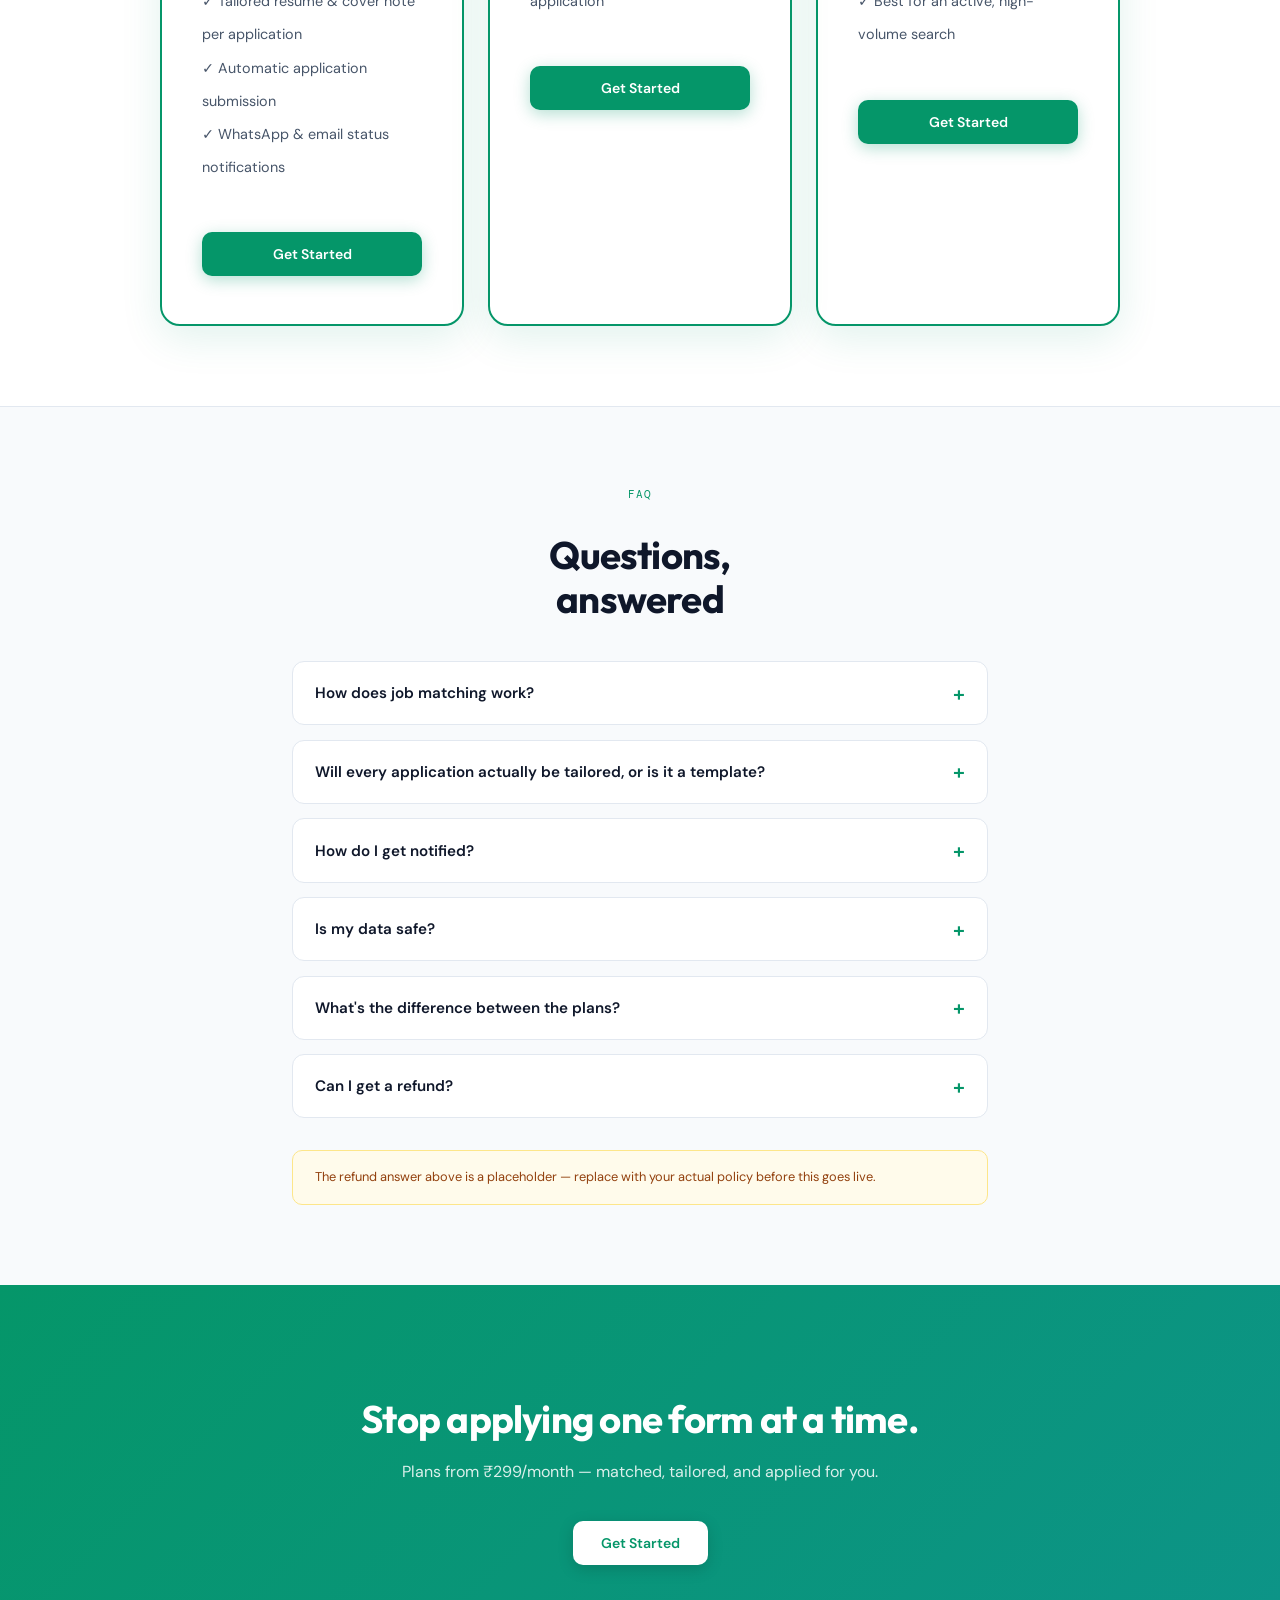
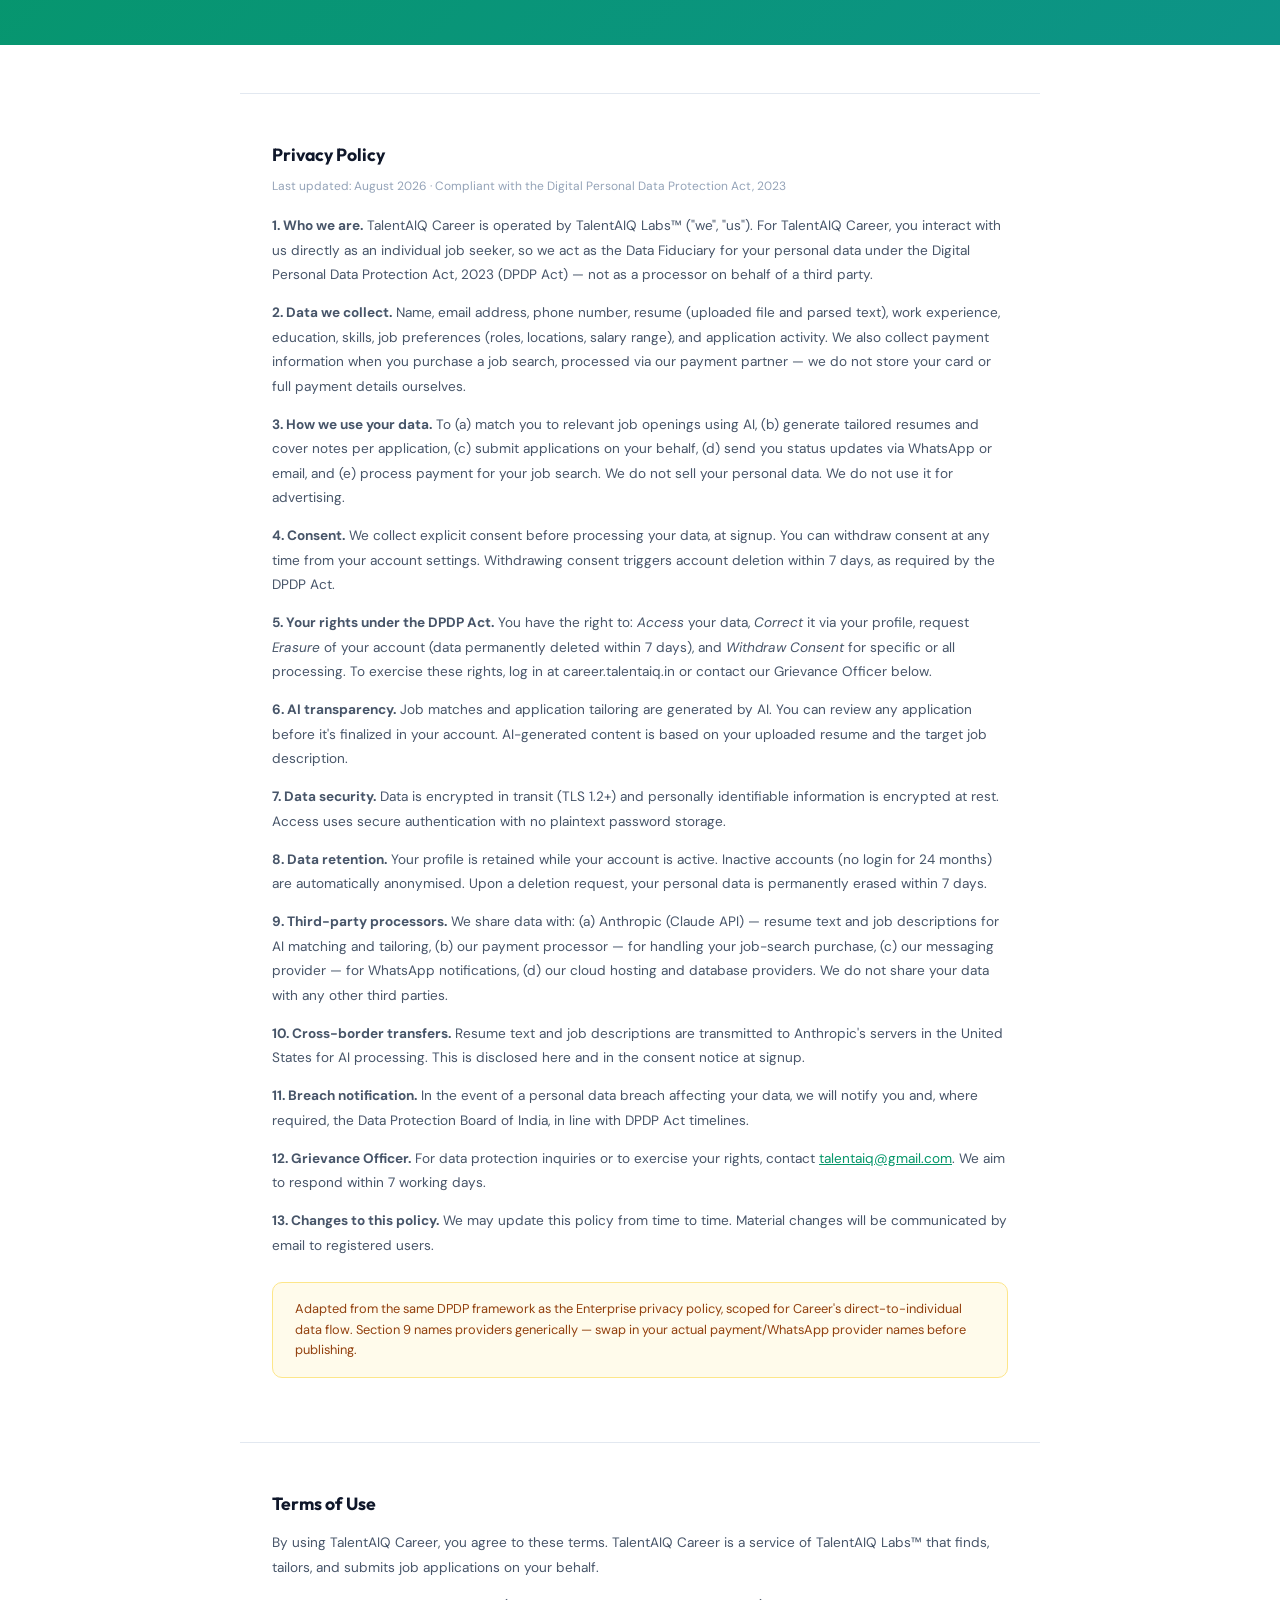
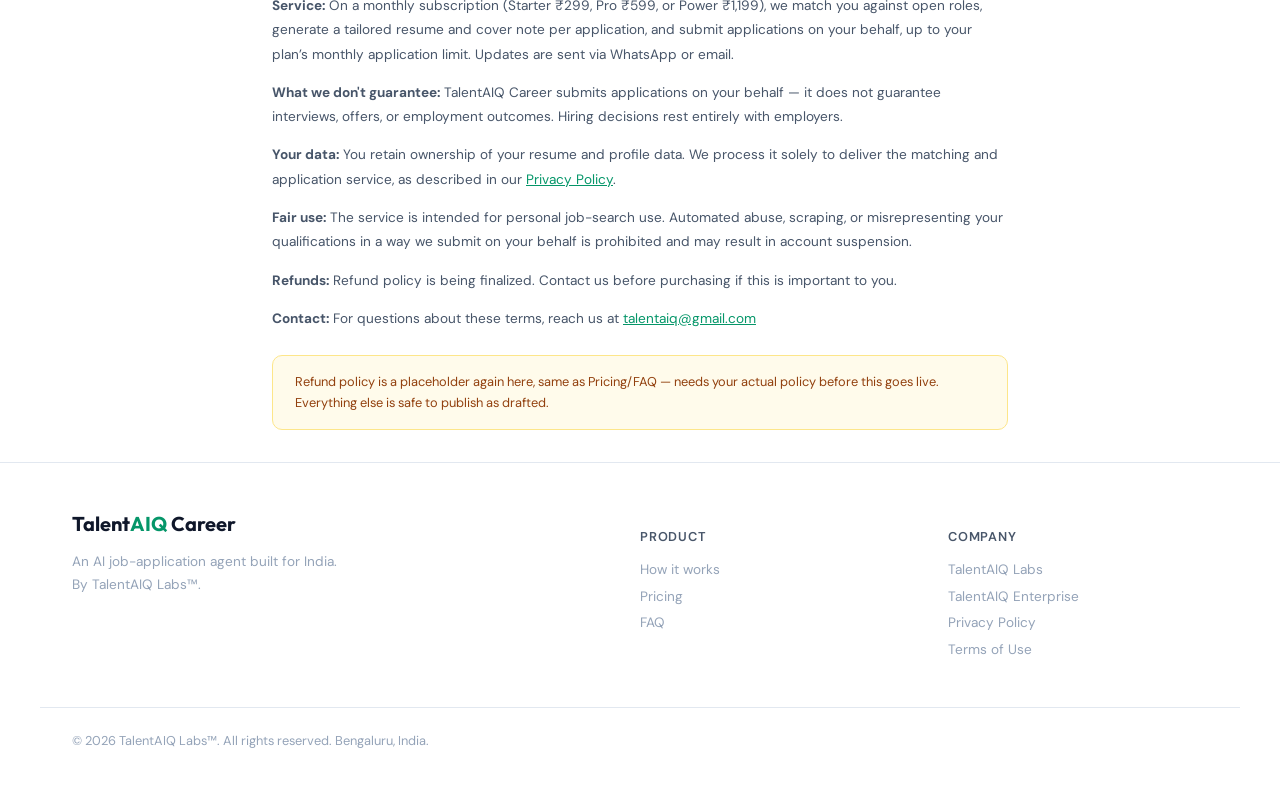
==== commit de97f75a: "fix: career page pricing matches 3-tier subscription app" ====
--- a/career/index.html
+++ b/career/index.html
@@ -39,7 +39,7 @@
   <h1 class="hero-h1">Your next job,<br/><em>applied for while you sleep</em></h1>
   <p class="hero-sub">Upload your resume once. TalentAIQ Career finds roles that actually fit, tailors your application for each one, and applies on your behalf — then messages you the moment something happens.</p>
   <div class="hero-actions">
-    <a class="btn-primary" href="https://career.talentaiq.in/signup" target="_blank" rel="noopener">Get Started — ₹499/search <svg width="14" height="14" fill="none" stroke="currentColor" stroke-width="2.5" viewBox="0 0 24 24"><path d="M5 12h14M12 5l7 7-7 7"/></svg></a>
+    <a class="btn-primary" href="https://career.talentaiq.in/signup" target="_blank" rel="noopener">Get Started — from ₹299/mo <svg width="14" height="14" fill="none" stroke="currentColor" stroke-width="2.5" viewBox="0 0 24 24"><path d="M5 12h14M12 5l7 7-7 7"/></svg></a>
     <a class="btn-secondary" href="#how">See how it works</a>
   </div>
 </div></div>
@@ -99,14 +99,17 @@
 <div class="sw">
 <div class="reveal center" style="max-width:600px;margin-bottom:1rem">
   <div class="eyebrow" style="justify-content:center">PRICING</div>
-  <h2 class="s-h2">One fee.<br/>One full job search.</h2>
-  <p class="s-lead" style="margin:0 auto">No subscription. Pay once, and the agent works your search from start to finish.</p>
-</div>
-<div class="price-card reveal" style="margin-top:2rem">
-  <div class="eyebrow" style="justify-content:center">PER JOB SEARCH</div>
-  <div class="price-amt">₹499</div>
-  <div class="price-unit">one-time · no recurring charge</div>
-  <div class="price-list">
+  <h2 class="s-h2">Simple monthly plans.<br/>Cancel anytime.</h2>
+  <p class="s-lead" style="margin:0 auto">Pick the plan that matches how actively you're job hunting. Every plan includes AI matching, tailored applications, and status updates.</p>
+</div>
+<div class="reveal" style="display:grid;grid-template-columns:repeat(3,1fr);gap:1.5rem;margin-top:2.5rem;max-width:960px;margin-left:auto;margin-right:auto">
+
+<div class="price-card" style="text-align:center">
+  <div class="eyebrow" style="justify-content:center">STARTER</div>
+  <div class="price-amt">₹299</div>
+  <div class="price-unit">per month</div>
+  <div style="font-size:.85rem;font-weight:600;color:var(--t2);margin:.5rem 0 1rem">300 applications/month</div>
+  <div class="price-list" style="text-align:left">
     &#x2713; Profile setup and preference matching<br>
     &#x2713; AI resume parsing<br>
     &#x2713; Ongoing job matching against your criteria<br>
@@ -114,10 +117,38 @@
     &#x2713; Automatic application submission<br>
     &#x2713; WhatsApp &amp; email status notifications
   </div>
-  <a class="btn-primary" style="width:100%;justify-content:center" href="https://career.talentaiq.in/signup" target="_blank" rel="noopener">Get Started</a>
-</div>
-<div class="review-note reveal">
-  Pricing states a single ₹499 one-time fee per job search. If you offer bundles, refunds, or a definition for when a "search" ends, add that detail here before publishing — it isn't specified yet.
+  <a class="btn-primary" style="width:100%;justify-content:center;margin-top:1rem" href="https://career.talentaiq.in/signup?plan=starter" target="_blank" rel="noopener">Get Started</a>
+</div>
+
+<div class="price-card" style="text-align:center;border-color:var(--brand);position:relative">
+  <div style="position:absolute;top:-.65rem;left:50%;transform:translateX(-50%);background:var(--brand);color:#fff;font-size:.7rem;font-weight:700;padding:.25rem .75rem;border-radius:999px;letter-spacing:.04em">MOST POPULAR</div>
+  <div class="eyebrow" style="justify-content:center">PRO</div>
+  <div class="price-amt">₹599</div>
+  <div class="price-unit">per month</div>
+  <div style="font-size:.85rem;font-weight:600;color:var(--t2);margin:.5rem 0 1rem">900 applications/month</div>
+  <div class="price-list" style="text-align:left">
+    &#x2713; Everything in Starter<br>
+    &#x2713; 3&times; the monthly application volume<br>
+    &#x2713; Priority matching queue<br>
+    &#x2713; Faster turnaround per application
+  </div>
+  <a class="btn-primary" style="width:100%;justify-content:center;margin-top:1rem" href="https://career.talentaiq.in/signup?plan=pro" target="_blank" rel="noopener">Get Started</a>
+</div>
+
+<div class="price-card" style="text-align:center">
+  <div class="eyebrow" style="justify-content:center">POWER</div>
+  <div class="price-amt">₹1,199</div>
+  <div class="price-unit">per month</div>
+  <div style="font-size:.85rem;font-weight:600;color:var(--t2);margin:.5rem 0 1rem">3,000 applications/month</div>
+  <div class="price-list" style="text-align:left">
+    &#x2713; Everything in Pro<br>
+    &#x2713; 10&times; the Starter application volume<br>
+    &#x2713; Highest priority matching queue<br>
+    &#x2713; Best for an active, high-volume search
+  </div>
+  <a class="btn-primary" style="width:100%;justify-content:center;margin-top:1rem" href="https://career.talentaiq.in/signup?plan=power" target="_blank" rel="noopener">Get Started</a>
+</div>
+
 </div>
 </div>
 </section>
@@ -147,8 +178,8 @@
   <div class="faq-a"><p>Your data is encrypted at rest and handled under India's DPDP Act, 2023. See our <a href="#privacy" style="color:var(--brand)">Privacy Policy</a> below for full details.</p></div>
 </div>
 <div class="faq-item reveal">
-  <div class="faq-q">What does ₹499 actually cover?</div>
-  <div class="faq-a"><p>One full job search — profile setup, resume parsing, ongoing matching, tailored applications, and notifications, until your search concludes.</p></div>
+  <div class="faq-q">What's the difference between the plans?</div>
+  <div class="faq-a"><p>All three plans include the same features — profile setup, resume parsing, AI matching, tailored applications, and notifications. The difference is your monthly application volume: 300 on Starter, 900 on Pro, or 3,000 on Power. Pick based on how actively you're searching.</p></div>
 </div>
 <div class="faq-item reveal">
   <div class="faq-q">Can I get a refund?</div>
@@ -164,7 +195,7 @@
 <!-- CTA -->
 <section class="cta-sec"><div class="cta-inner">
 <h2 class="cta-h">Stop applying one form at a time.</h2>
-<p class="cta-sub">₹499 gets you a full job search — matched, tailored, and applied for you.</p>
+<p class="cta-sub">Plans from ₹299/month — matched, tailored, and applied for you.</p>
 <a class="btn-primary" href="https://career.talentaiq.in/signup" target="_blank" rel="noopener">Get Started</a>
 </div></section>
 
@@ -197,7 +228,7 @@
   <h3 style="font-family:var(--fd);font-size:1.1rem;font-weight:700;color:var(--t1);margin-bottom:1rem">Terms of Use</h3>
   <div style="font-size:.85rem;color:var(--t2);line-height:1.8">
     <p>By using TalentAIQ Career, you agree to these terms. TalentAIQ Career is a service of TalentAIQ Labs&trade; that finds, tailors, and submits job applications on your behalf.</p>
-    <p style="margin-top:.75rem"><strong>Service:</strong> For a one-time fee of &#8377;499, we match you against open roles, generate a tailored resume and cover note per application, and submit applications on your behalf. Updates are sent via WhatsApp or email.</p>
+    <p style="margin-top:.75rem"><strong>Service:</strong> On a monthly subscription (Starter &#8377;299, Pro &#8377;599, or Power &#8377;1,199), we match you against open roles, generate a tailored resume and cover note per application, and submit applications on your behalf, up to your plan’s monthly application limit. Updates are sent via WhatsApp or email.</p>
     <p style="margin-top:.75rem"><strong>What we don't guarantee:</strong> TalentAIQ Career submits applications on your behalf &mdash; it does not guarantee interviews, offers, or employment outcomes. Hiring decisions rest entirely with employers.</p>
     <p style="margin-top:.75rem"><strong>Your data:</strong> You retain ownership of your resume and profile data. We process it solely to deliver the matching and application service, as described in our <a href="#privacy" style="color:var(--brand)">Privacy Policy</a>.</p>
     <p style="margin-top:.75rem"><strong>Fair use:</strong> The service is intended for personal job-search use. Automated abuse, scraping, or misrepresenting your qualifications in a way we submit on your behalf is prohibited and may result in account suspension.</p>
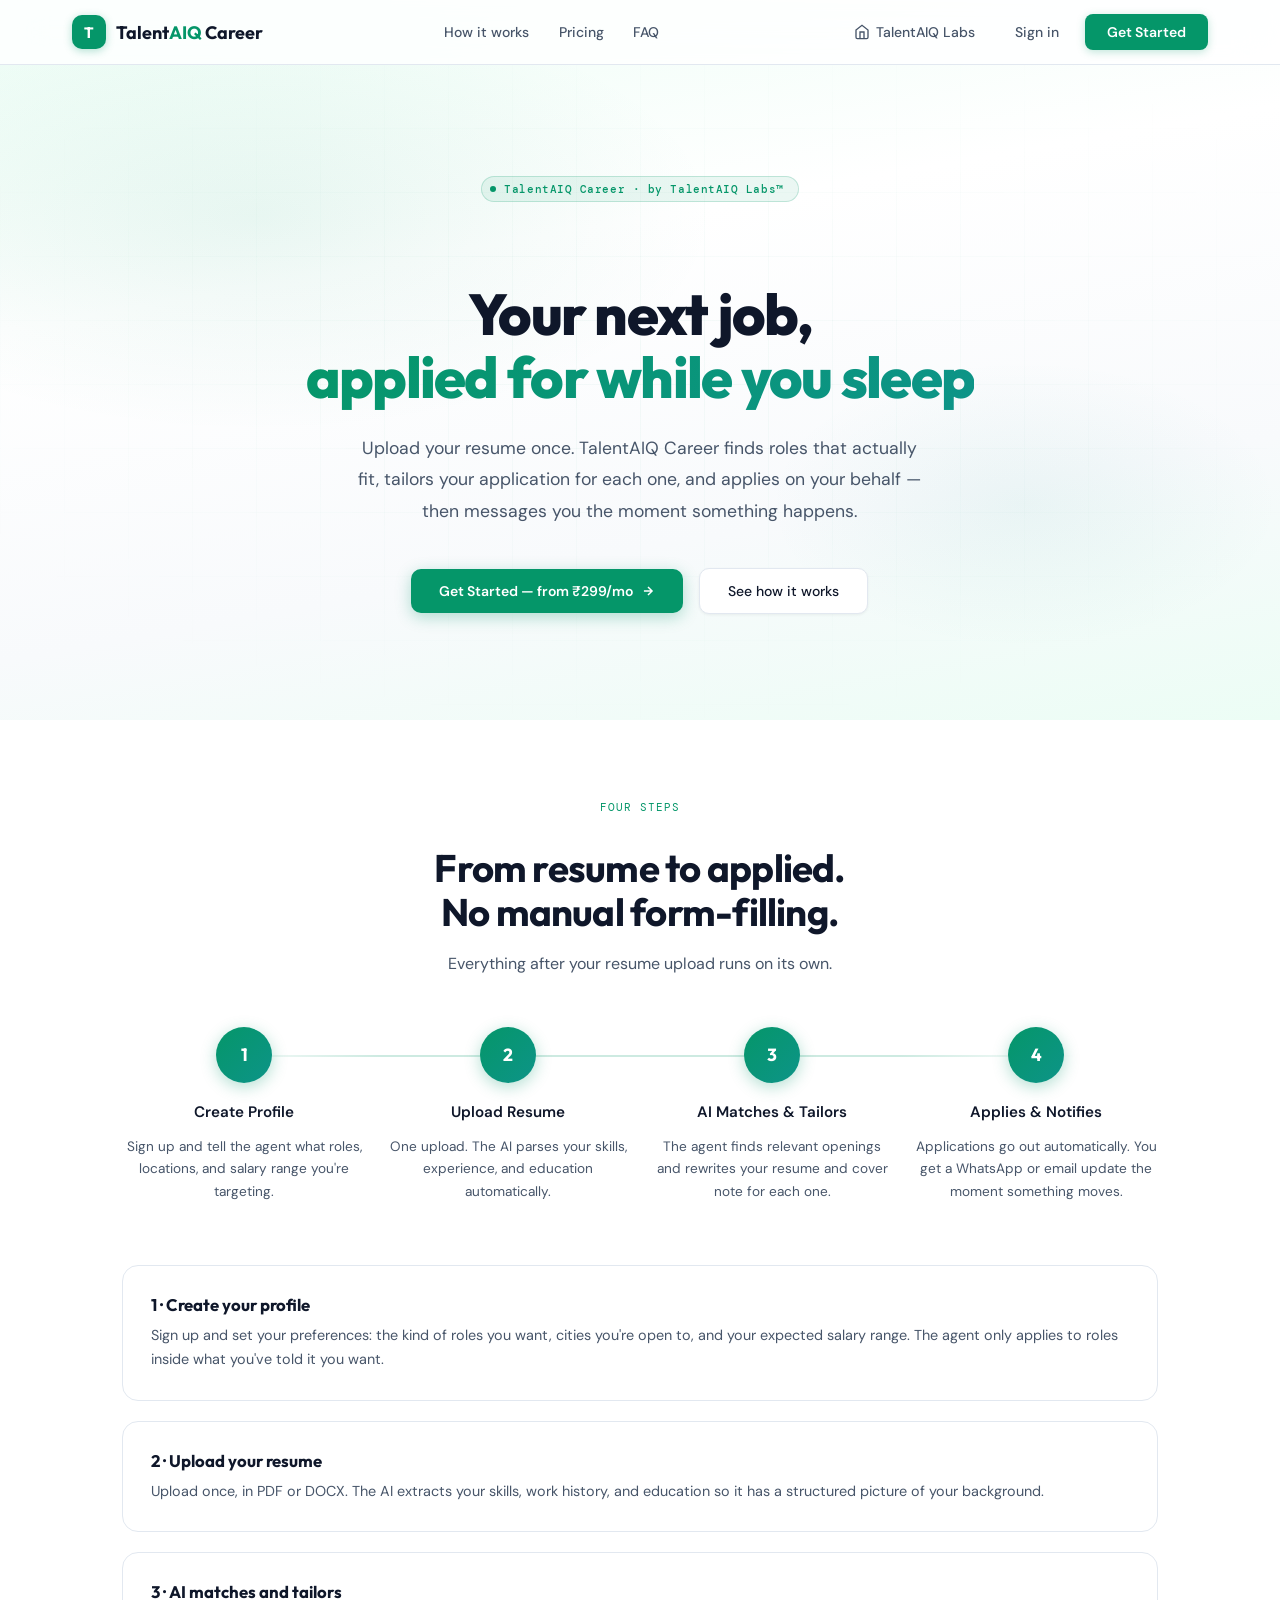
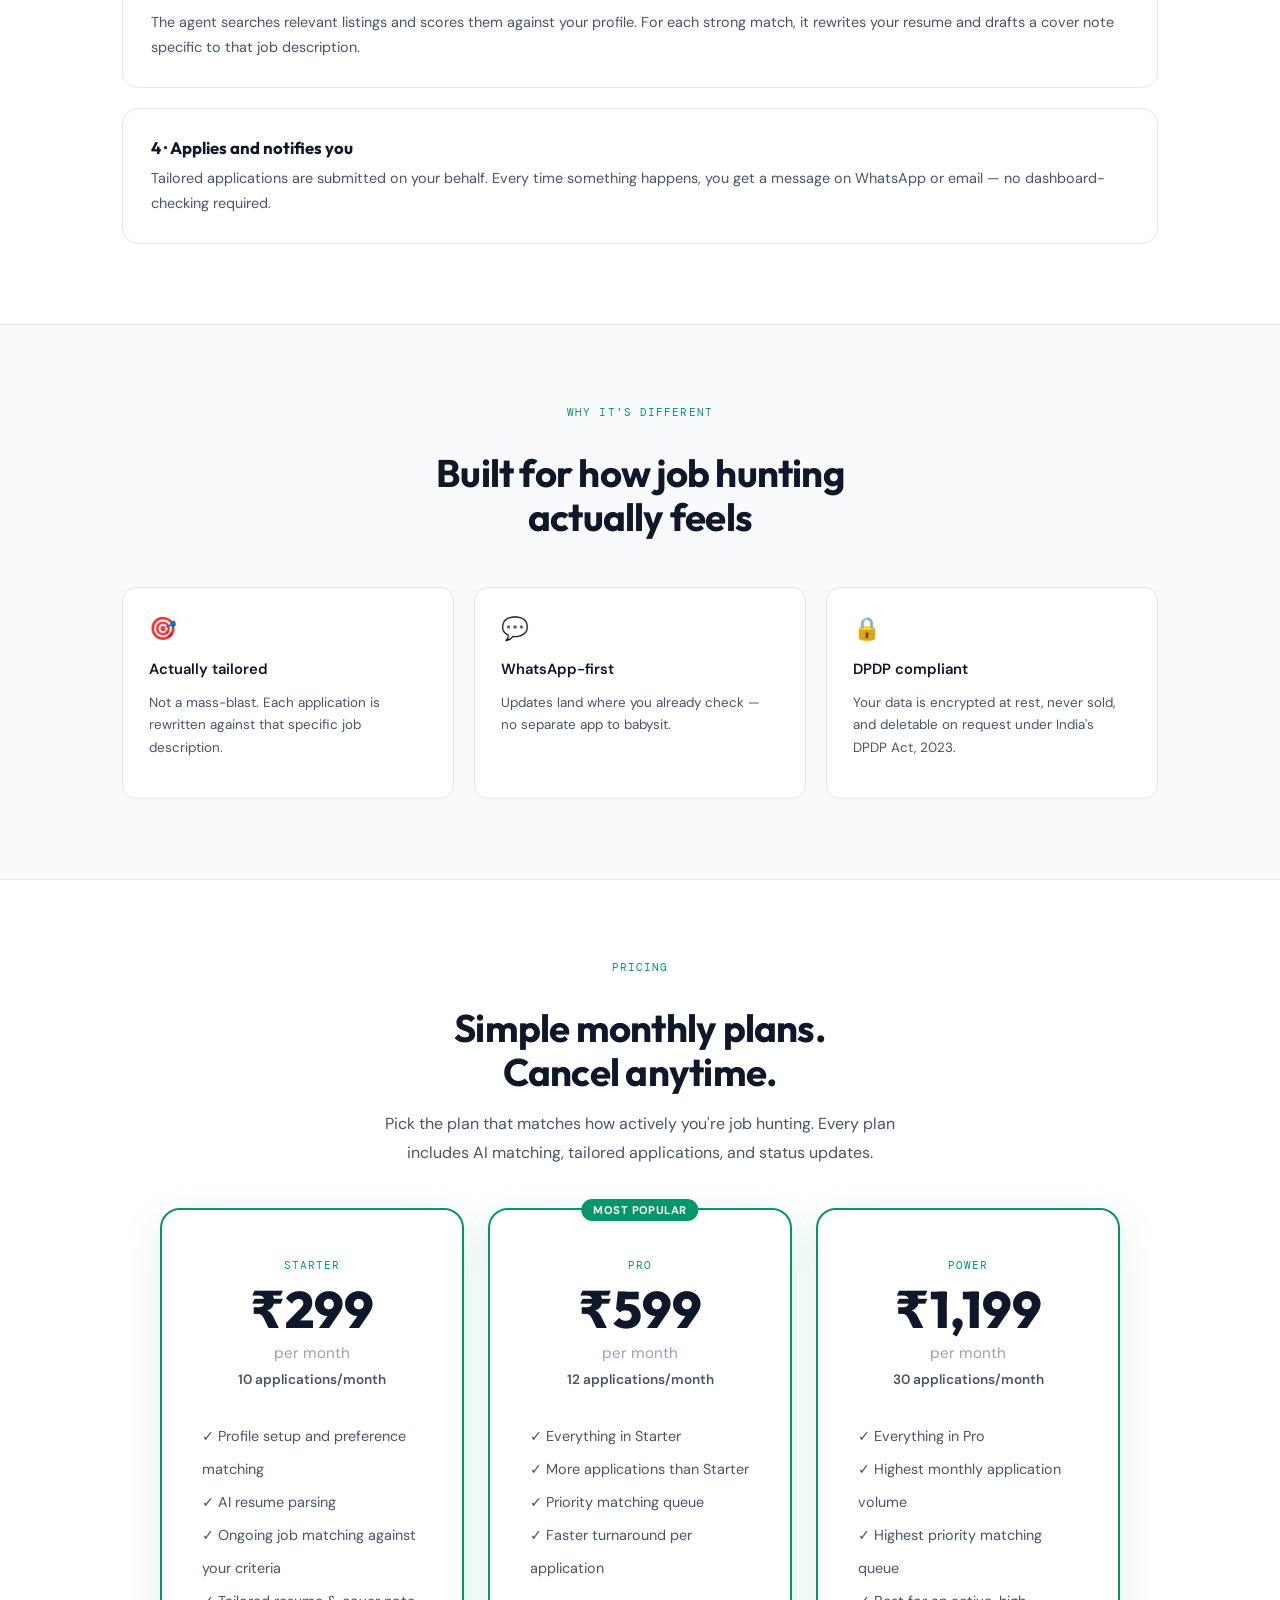
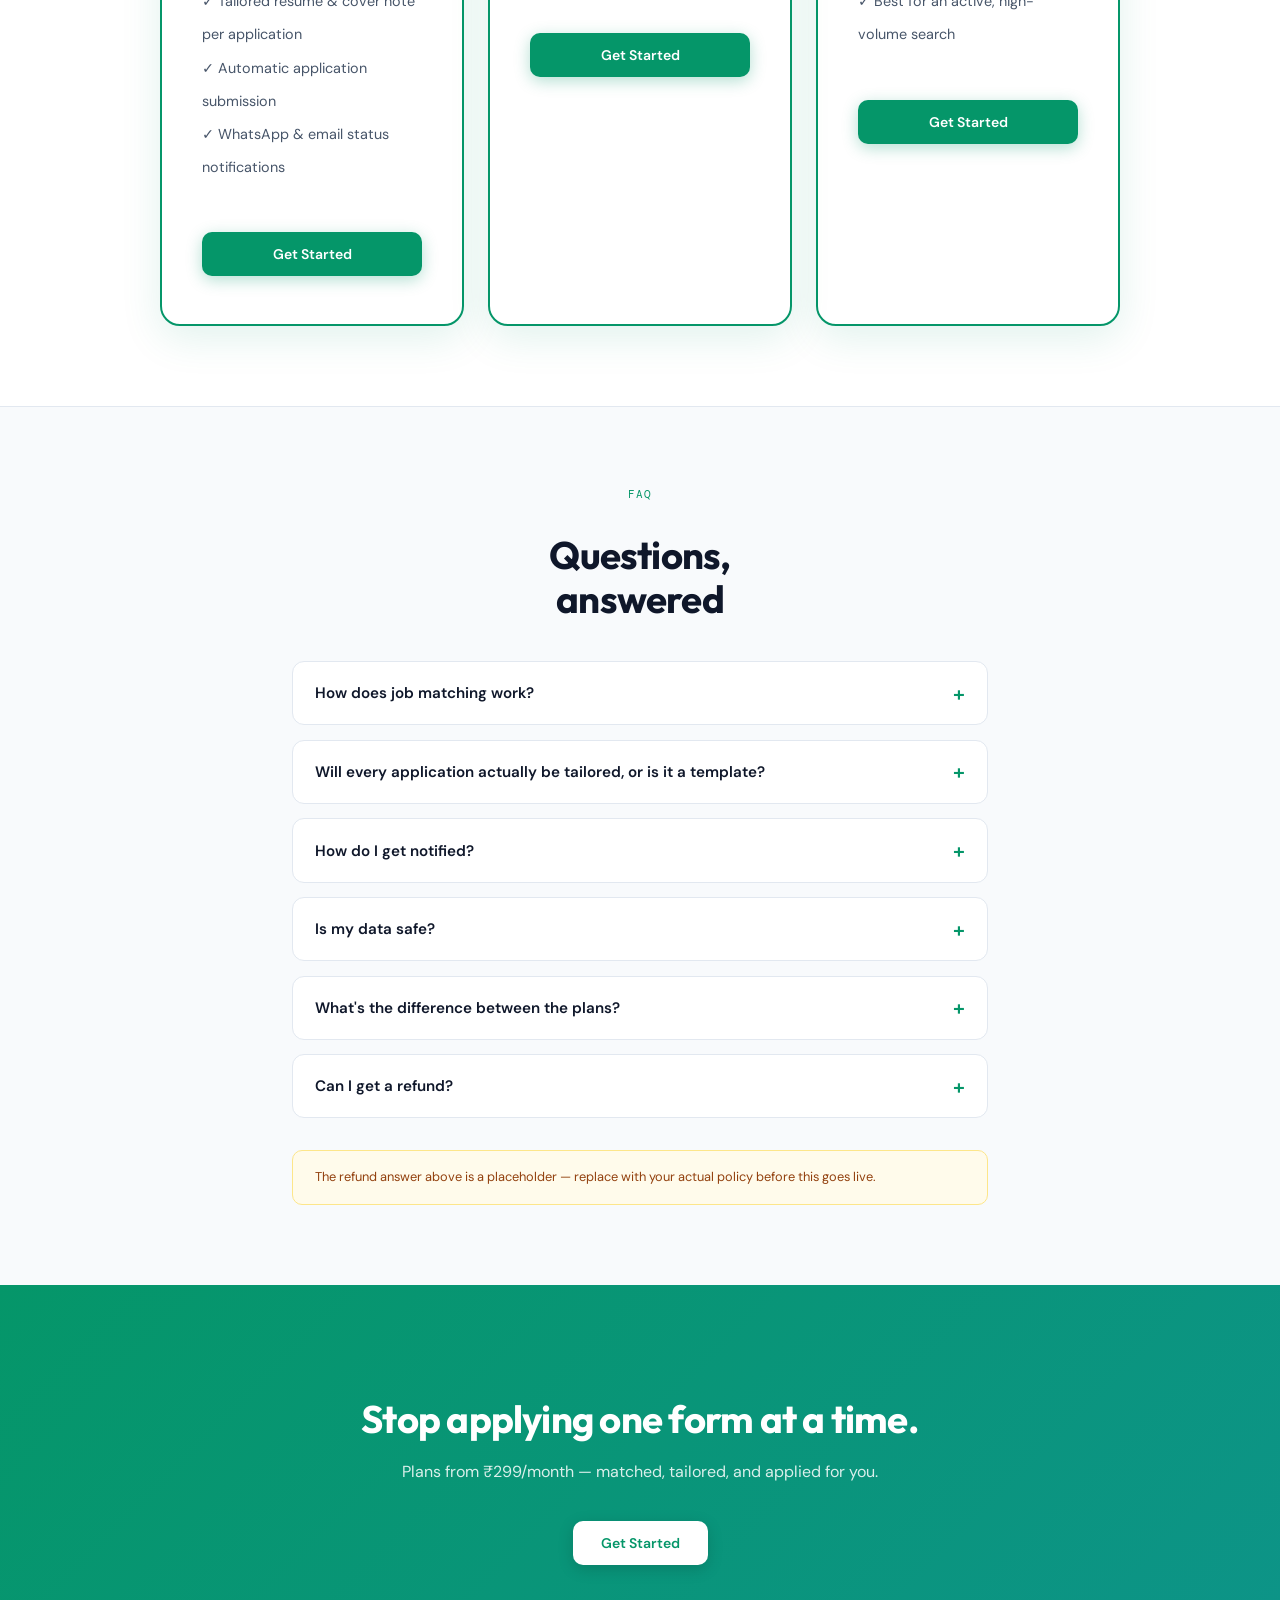
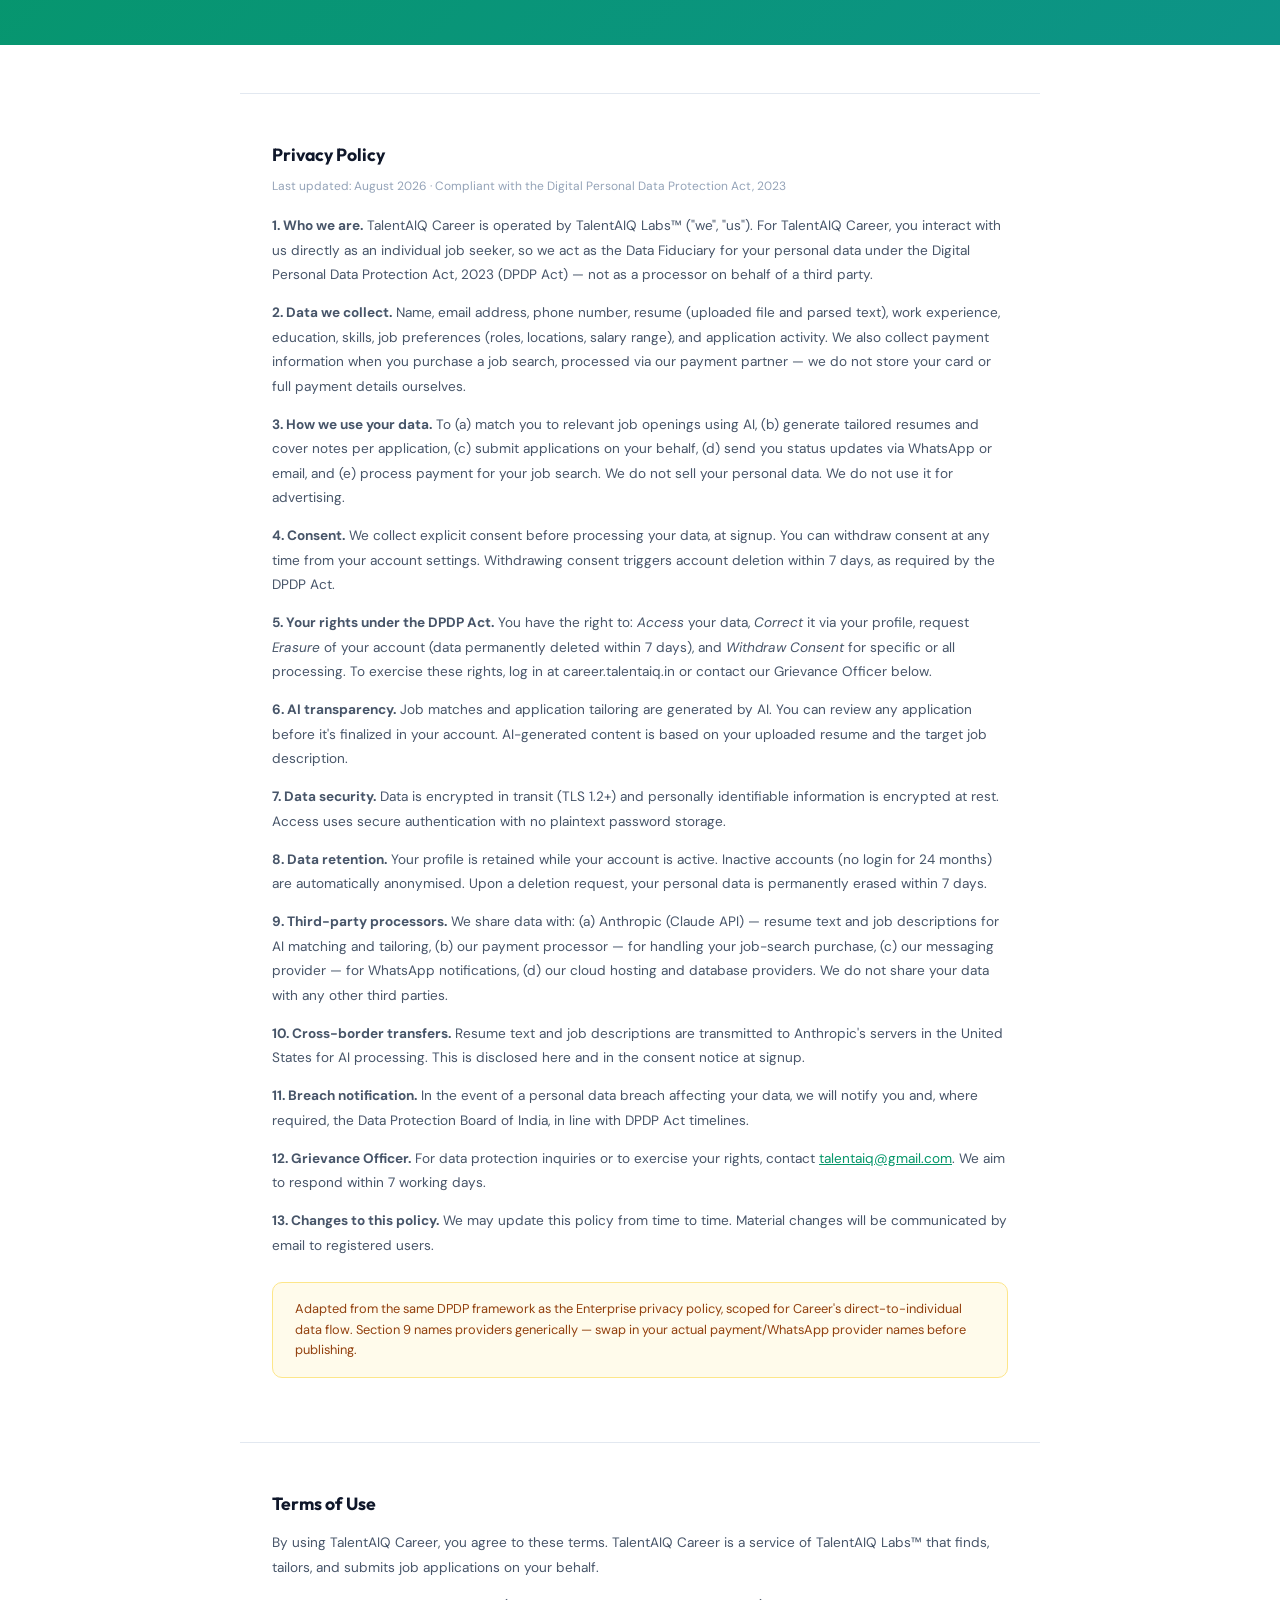
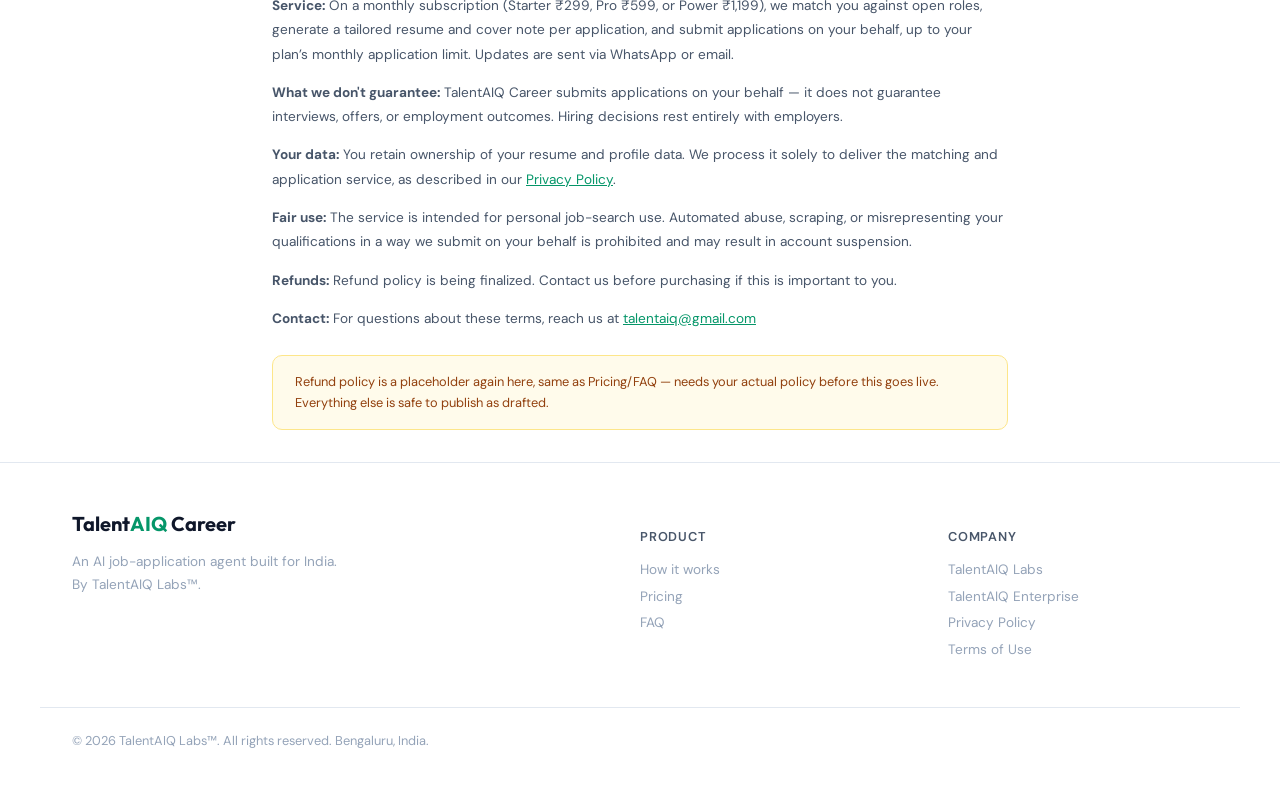
==== commit f0915689: "fix: correct application limits to 10/12/30 per month across backend and website" ====
--- a/career/index.html
+++ b/career/index.html
@@ -108,7 +108,7 @@
   <div class="eyebrow" style="justify-content:center">STARTER</div>
   <div class="price-amt">₹299</div>
   <div class="price-unit">per month</div>
-  <div style="font-size:.85rem;font-weight:600;color:var(--t2);margin:.5rem 0 1rem">300 applications/month</div>
+  <div style="font-size:.85rem;font-weight:600;color:var(--t2);margin:.5rem 0 1rem">10 applications/month</div>
   <div class="price-list" style="text-align:left">
     &#x2713; Profile setup and preference matching<br>
     &#x2713; AI resume parsing<br>
@@ -125,10 +125,10 @@
   <div class="eyebrow" style="justify-content:center">PRO</div>
   <div class="price-amt">₹599</div>
   <div class="price-unit">per month</div>
-  <div style="font-size:.85rem;font-weight:600;color:var(--t2);margin:.5rem 0 1rem">900 applications/month</div>
+  <div style="font-size:.85rem;font-weight:600;color:var(--t2);margin:.5rem 0 1rem">12 applications/month</div>
   <div class="price-list" style="text-align:left">
     &#x2713; Everything in Starter<br>
-    &#x2713; 3&times; the monthly application volume<br>
+    &#x2713; More applications than Starter<br>
     &#x2713; Priority matching queue<br>
     &#x2713; Faster turnaround per application
   </div>
@@ -139,10 +139,10 @@
   <div class="eyebrow" style="justify-content:center">POWER</div>
   <div class="price-amt">₹1,199</div>
   <div class="price-unit">per month</div>
-  <div style="font-size:.85rem;font-weight:600;color:var(--t2);margin:.5rem 0 1rem">3,000 applications/month</div>
+  <div style="font-size:.85rem;font-weight:600;color:var(--t2);margin:.5rem 0 1rem">30 applications/month</div>
   <div class="price-list" style="text-align:left">
     &#x2713; Everything in Pro<br>
-    &#x2713; 10&times; the Starter application volume<br>
+    &#x2713; Highest monthly application volume<br>
     &#x2713; Highest priority matching queue<br>
     &#x2713; Best for an active, high-volume search
   </div>
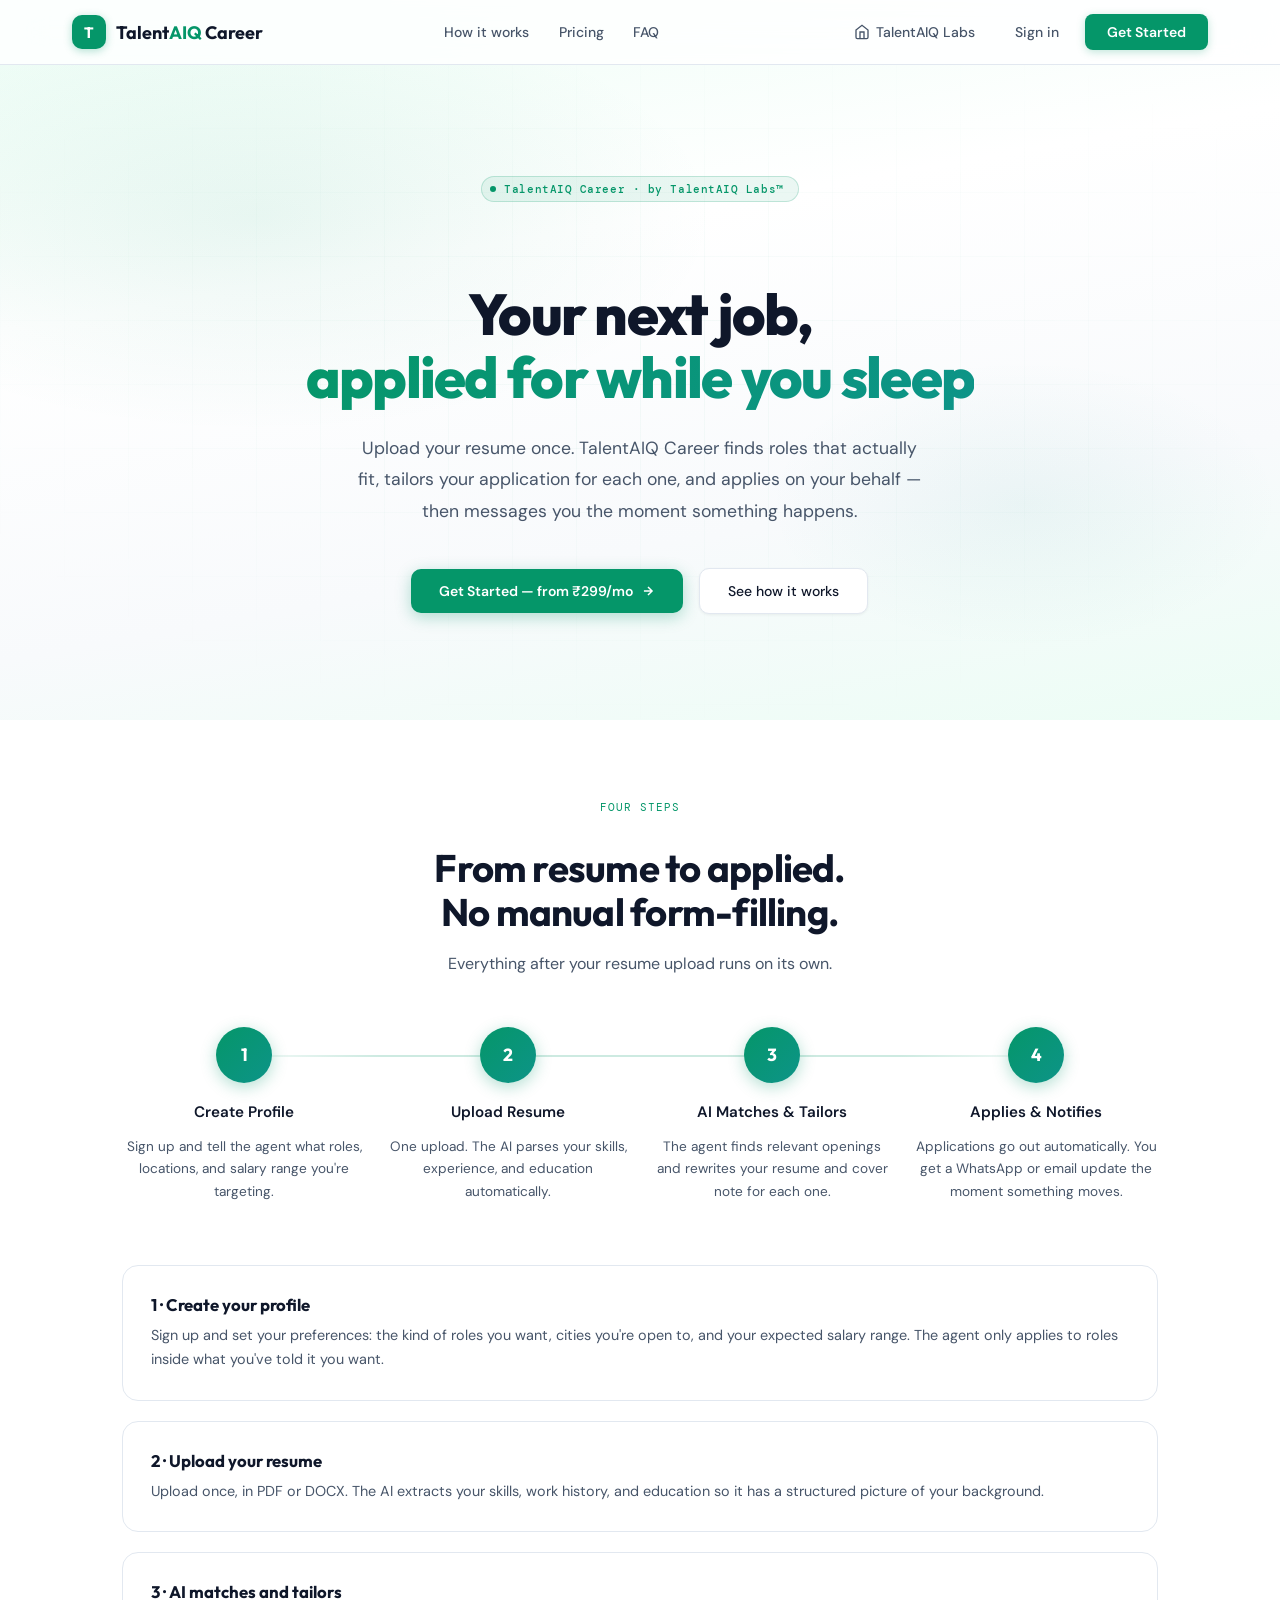
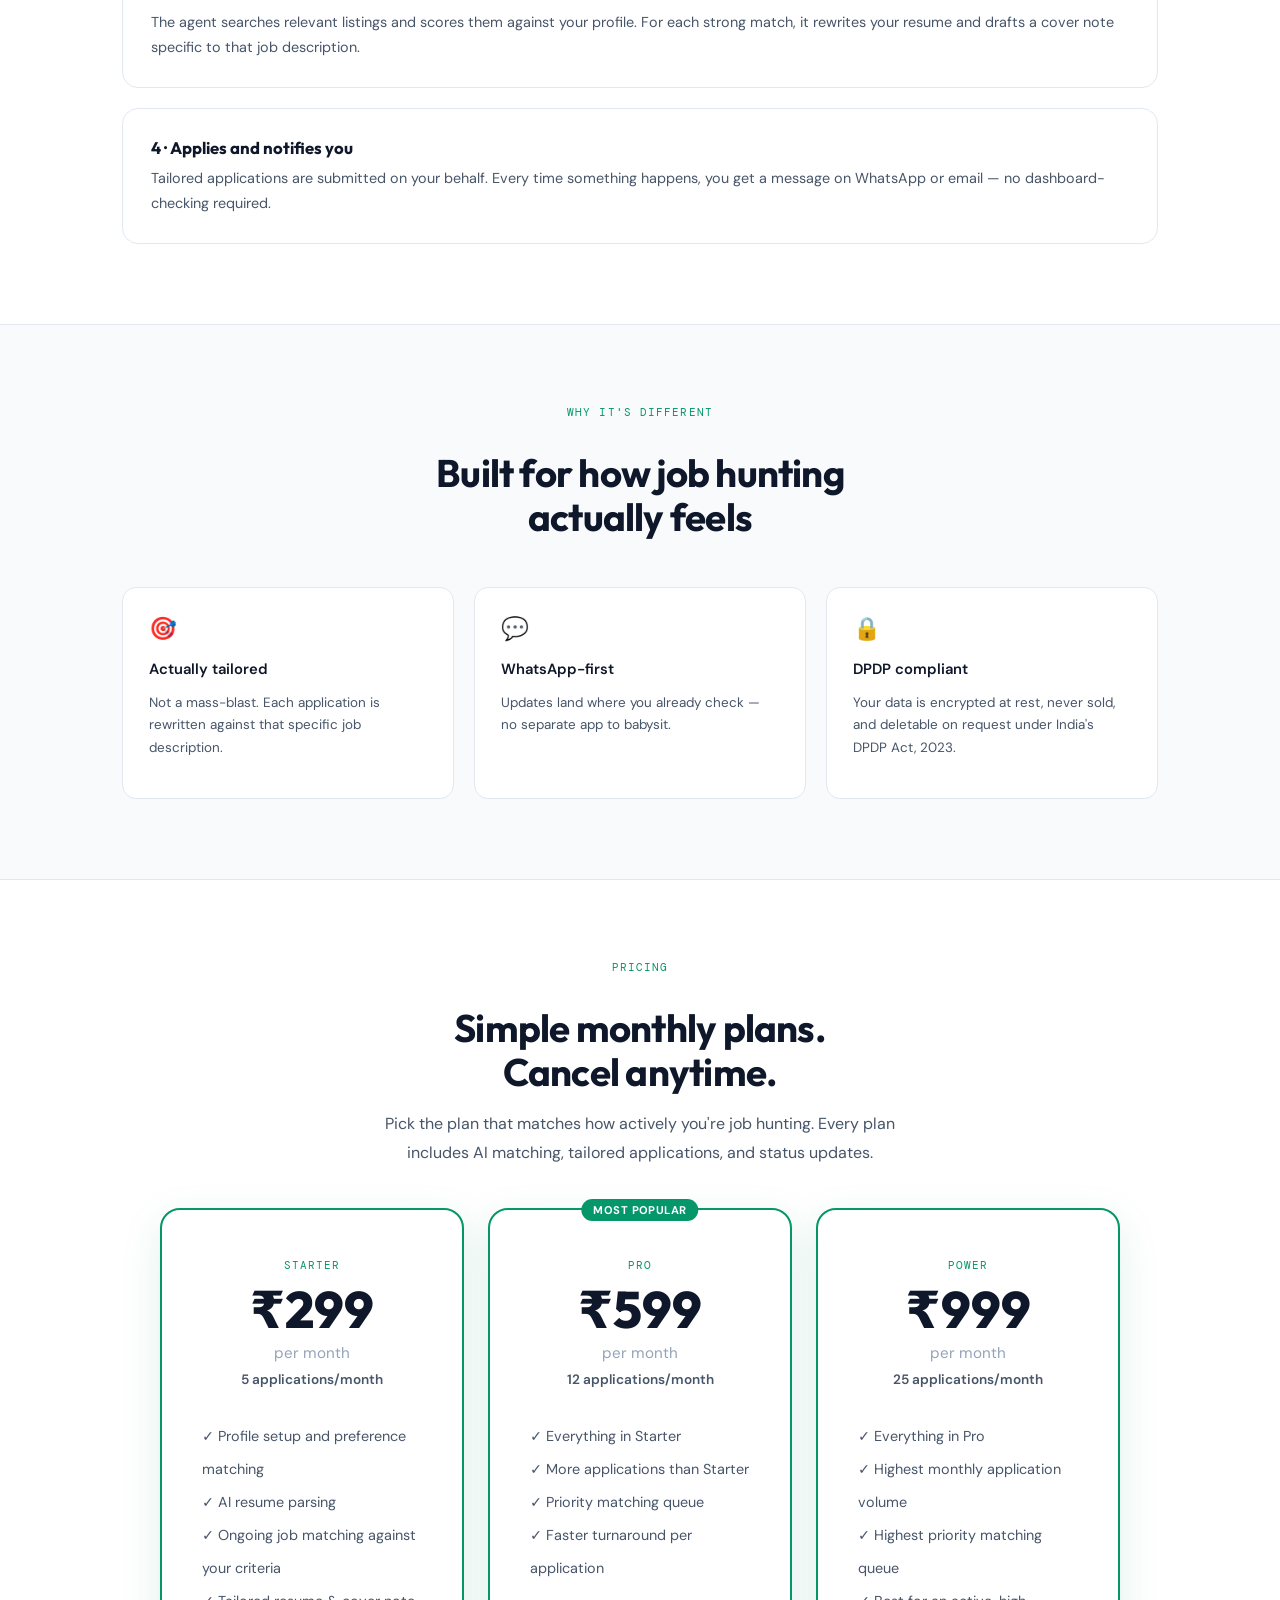
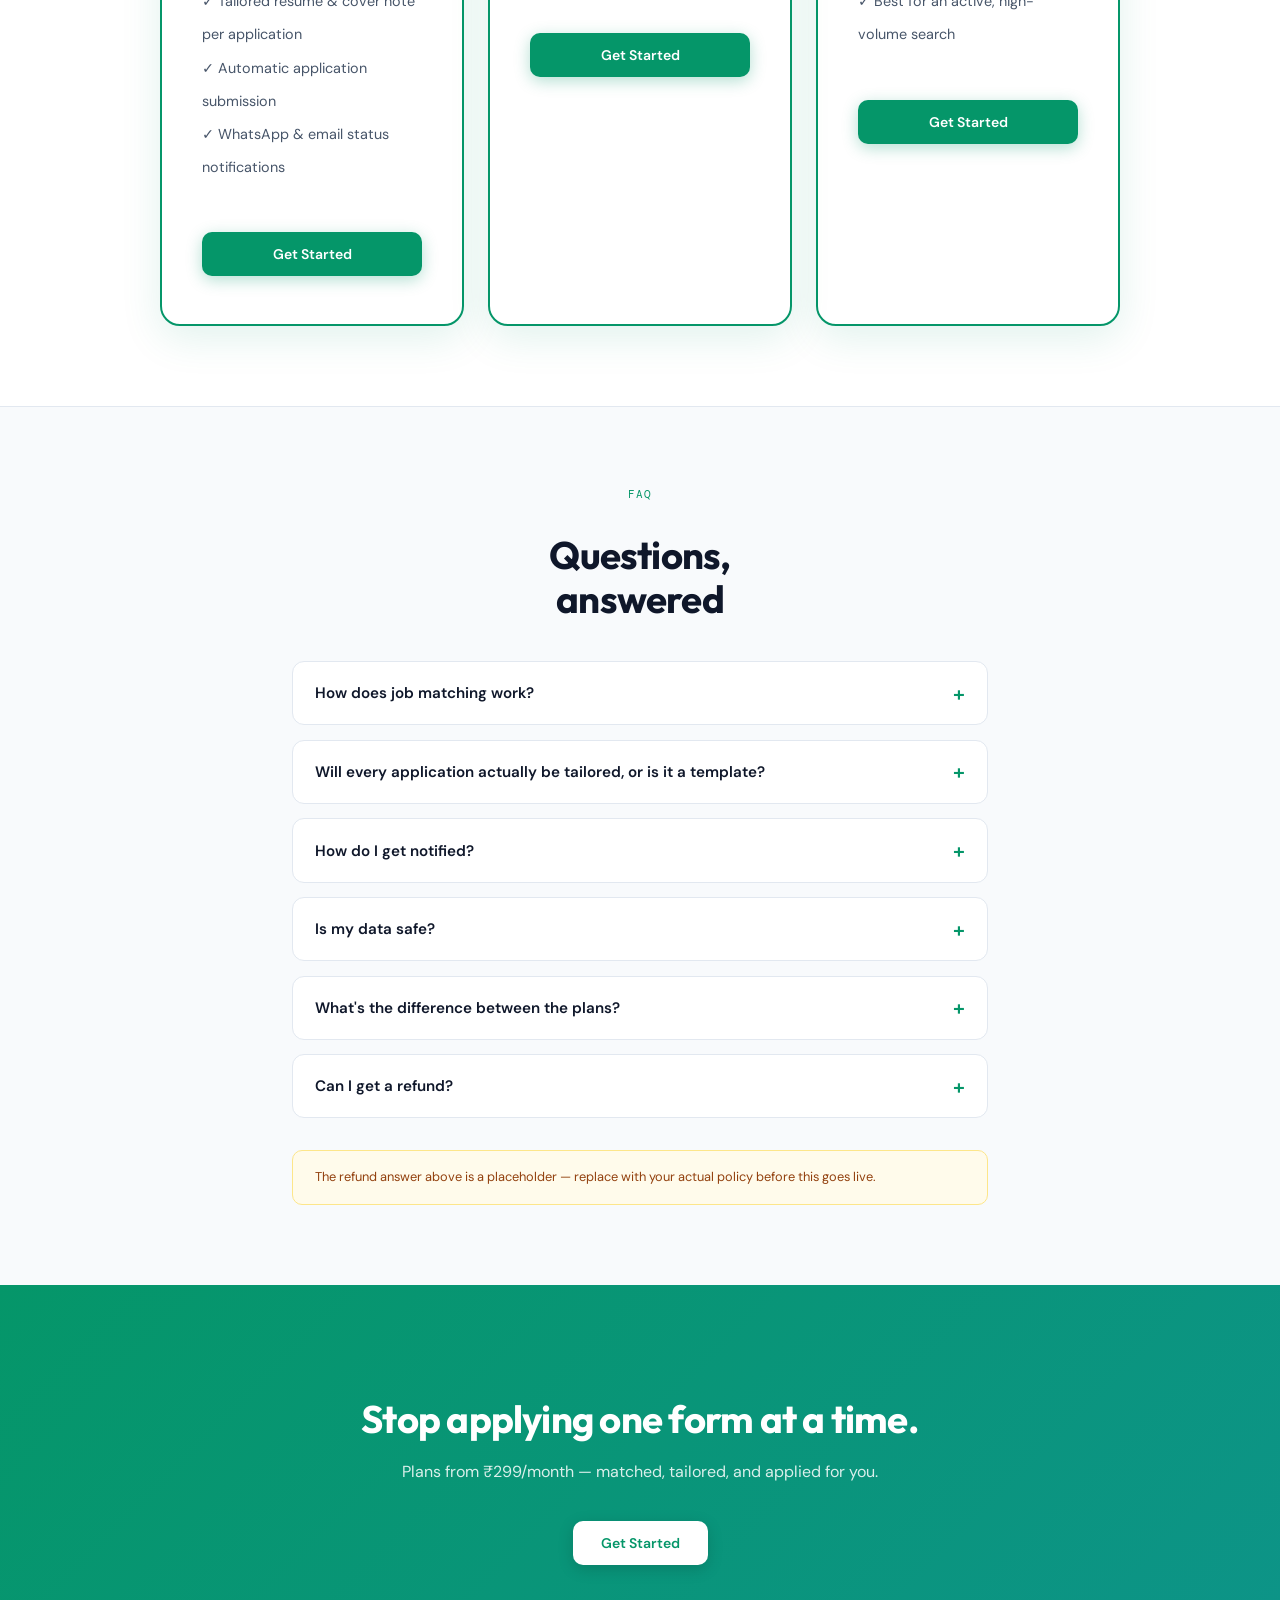
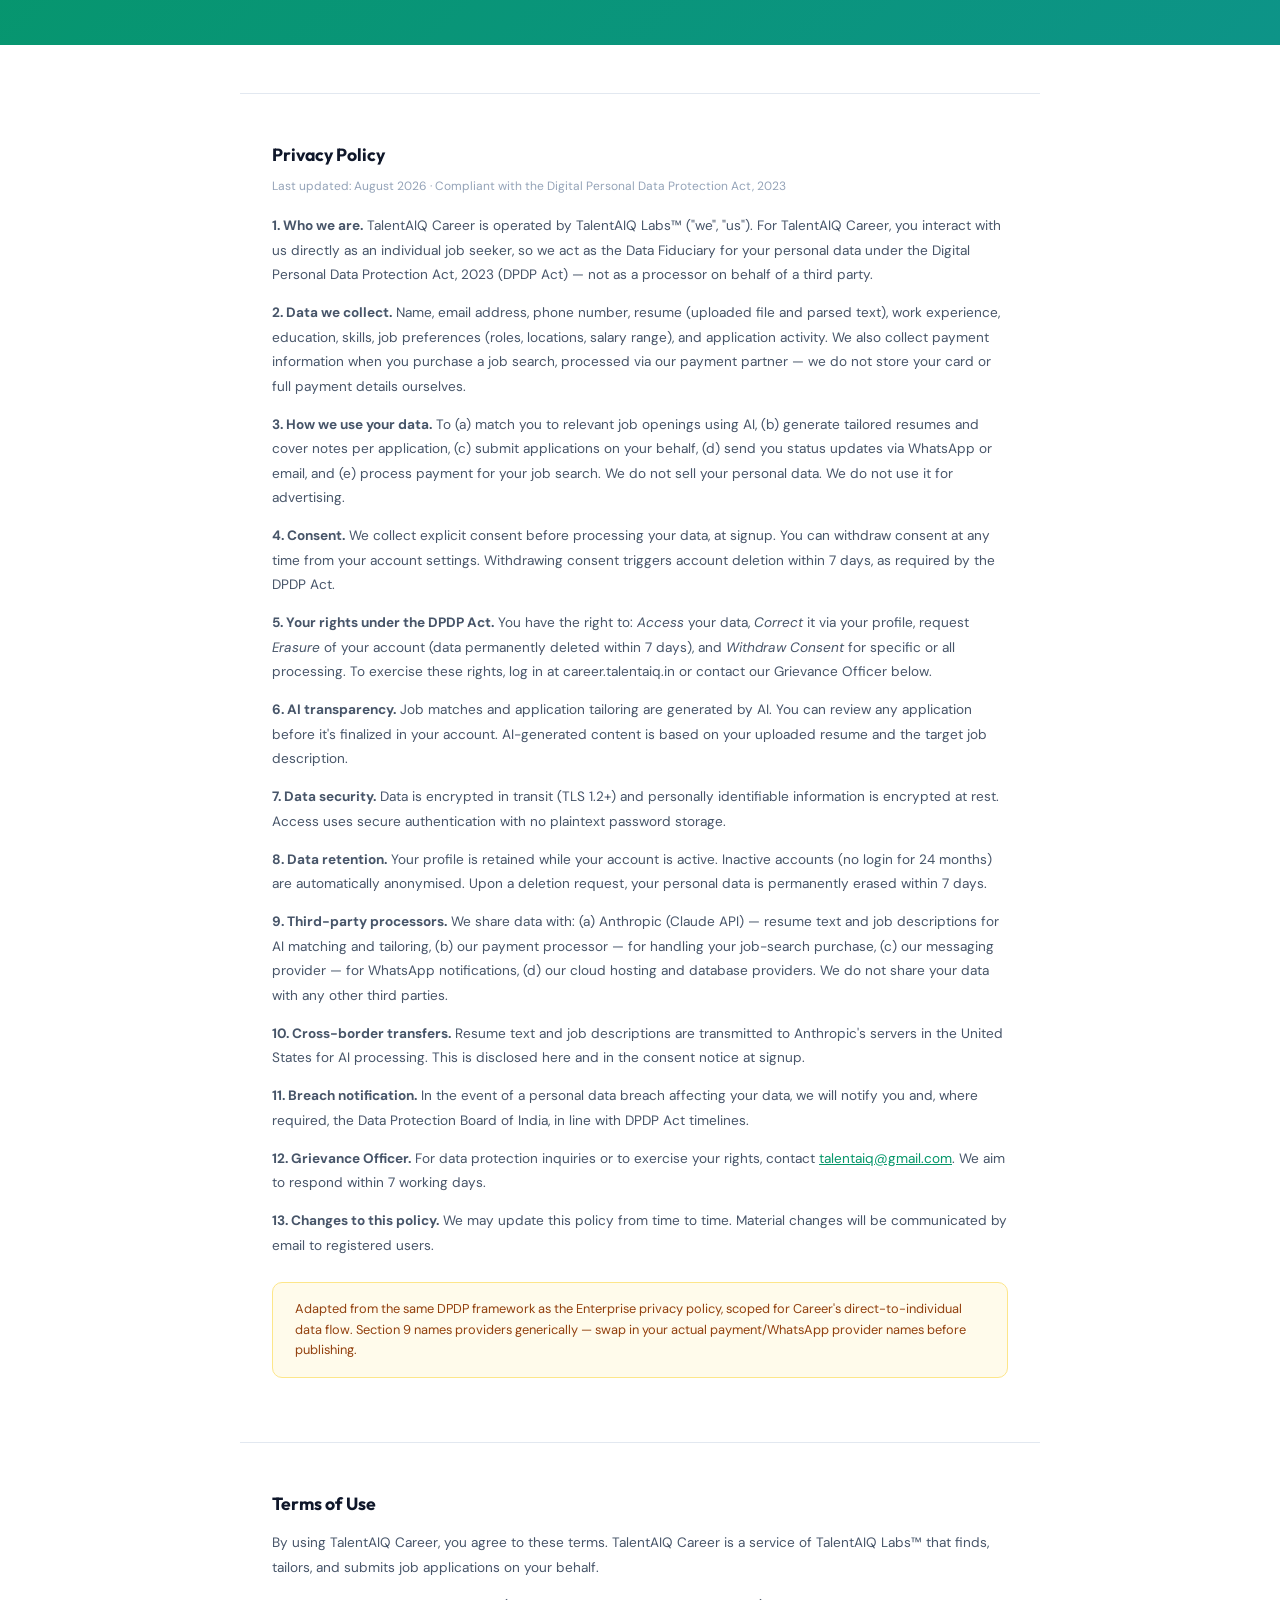
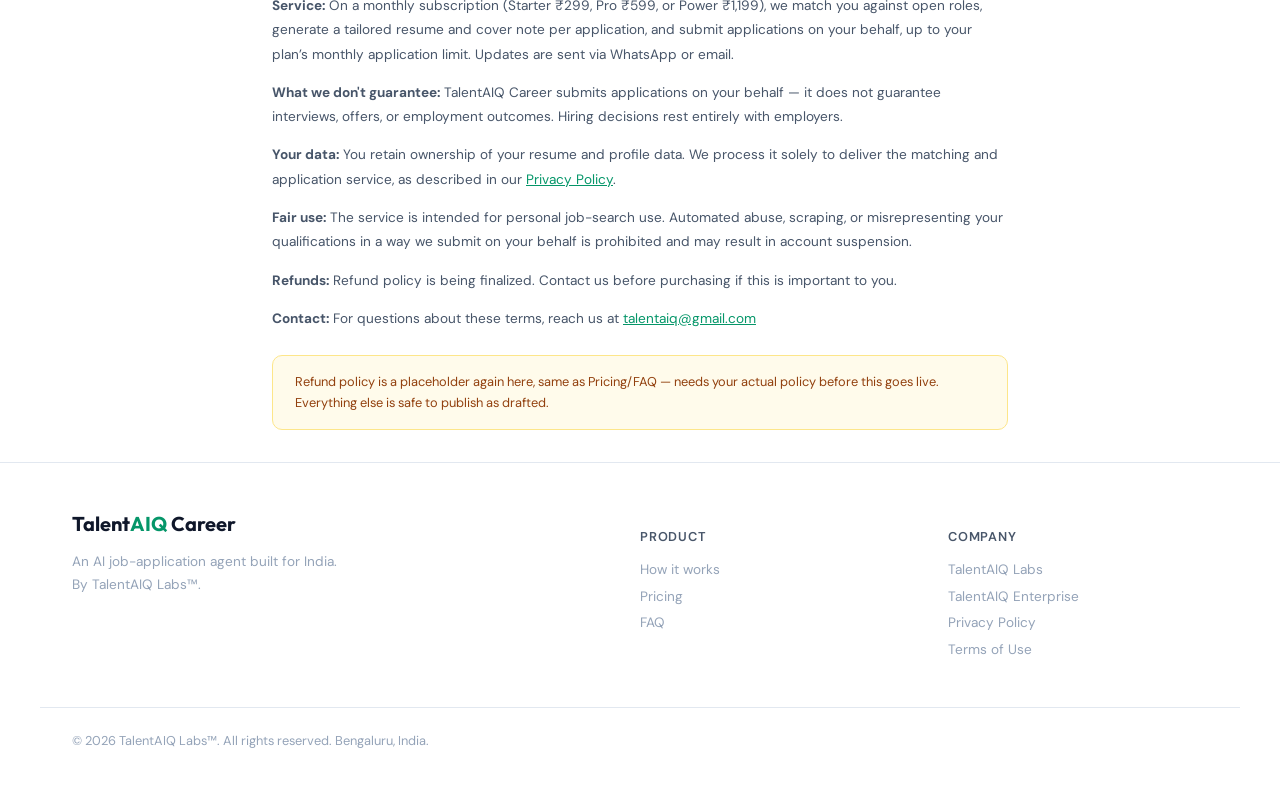
==== commit 8faa21f1: "update: career pricing to strategic per-application model (5/12/25 apps at 299/599/999)" ====
--- a/career/index.html
+++ b/career/index.html
@@ -108,7 +108,7 @@
   <div class="eyebrow" style="justify-content:center">STARTER</div>
   <div class="price-amt">₹299</div>
   <div class="price-unit">per month</div>
-  <div style="font-size:.85rem;font-weight:600;color:var(--t2);margin:.5rem 0 1rem">10 applications/month</div>
+  <div style="font-size:.85rem;font-weight:600;color:var(--t2);margin:.5rem 0 1rem">5 applications/month</div>
   <div class="price-list" style="text-align:left">
     &#x2713; Profile setup and preference matching<br>
     &#x2713; AI resume parsing<br>
@@ -137,9 +137,9 @@
 
 <div class="price-card" style="text-align:center">
   <div class="eyebrow" style="justify-content:center">POWER</div>
-  <div class="price-amt">₹1,199</div>
+  <div class="price-amt">₹999</div>
   <div class="price-unit">per month</div>
-  <div style="font-size:.85rem;font-weight:600;color:var(--t2);margin:.5rem 0 1rem">30 applications/month</div>
+  <div style="font-size:.85rem;font-weight:600;color:var(--t2);margin:.5rem 0 1rem">25 applications/month</div>
   <div class="price-list" style="text-align:left">
     &#x2713; Everything in Pro<br>
     &#x2713; Highest monthly application volume<br>
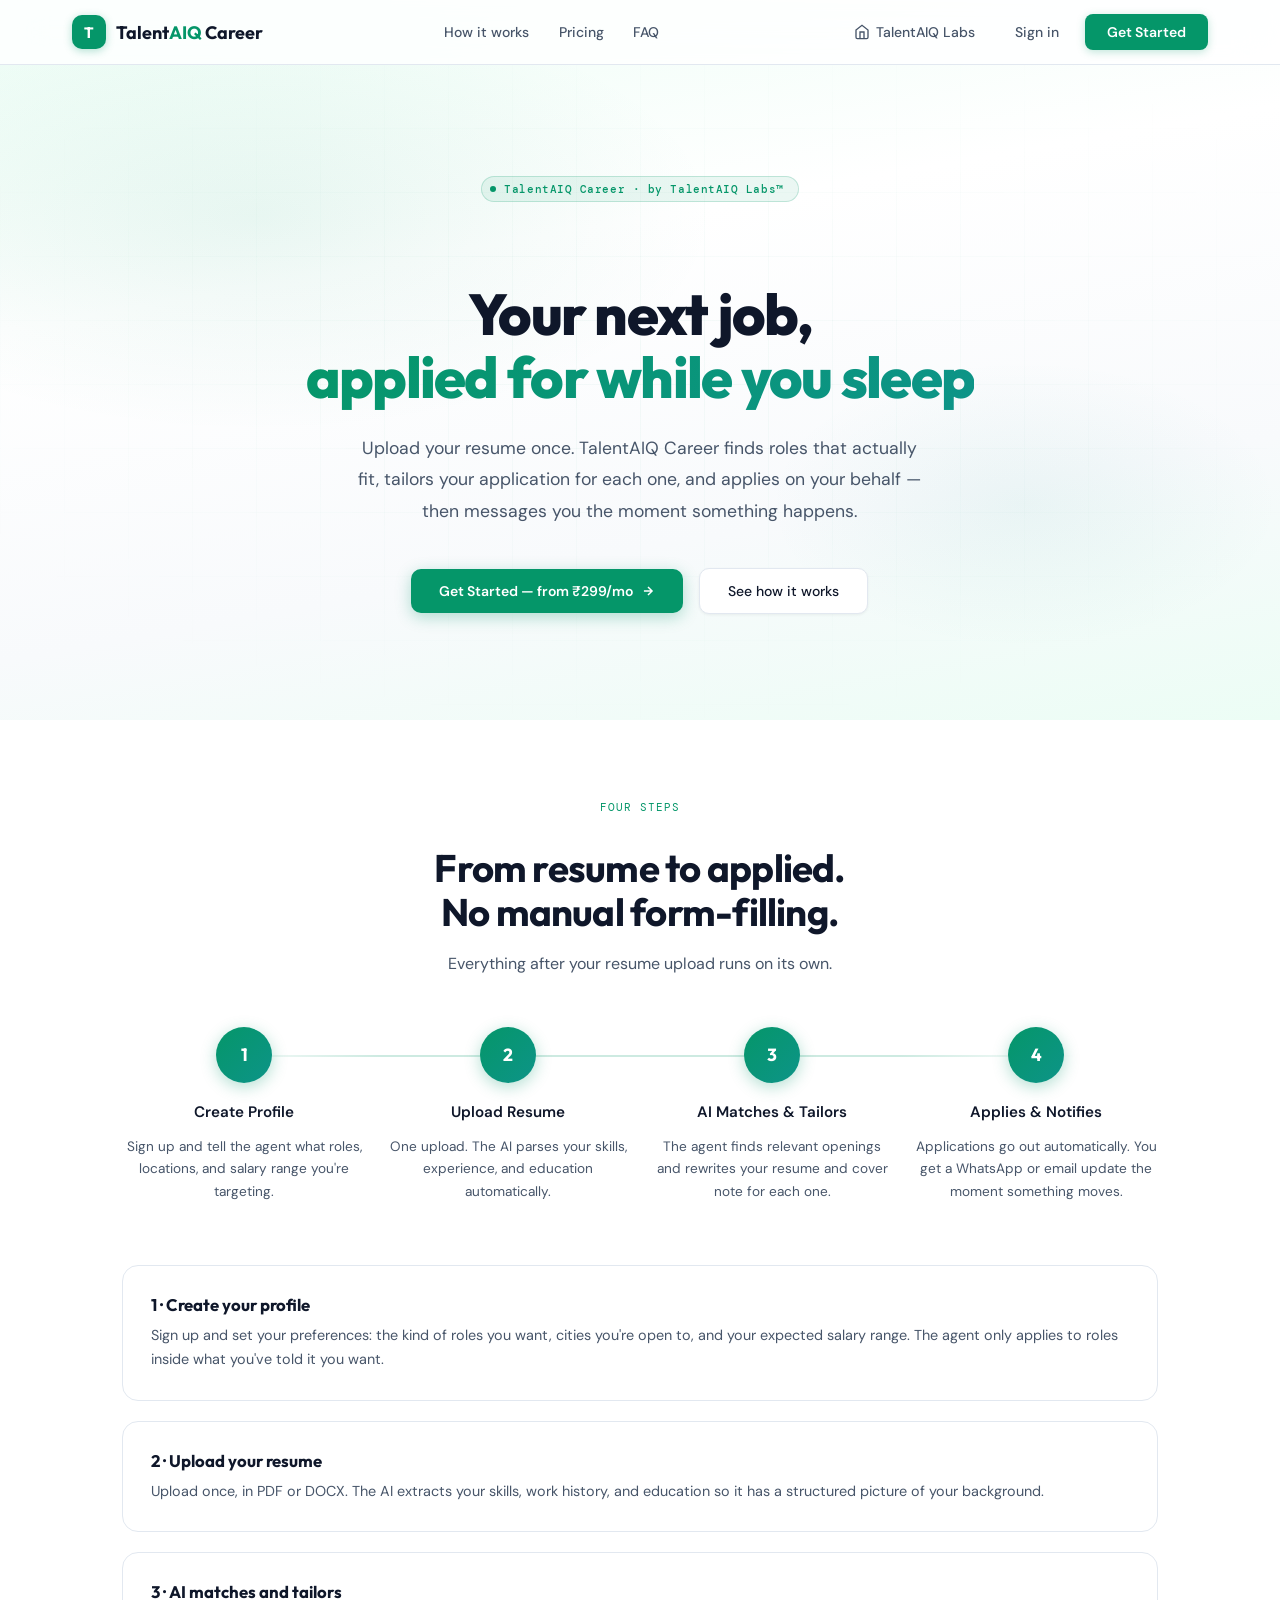
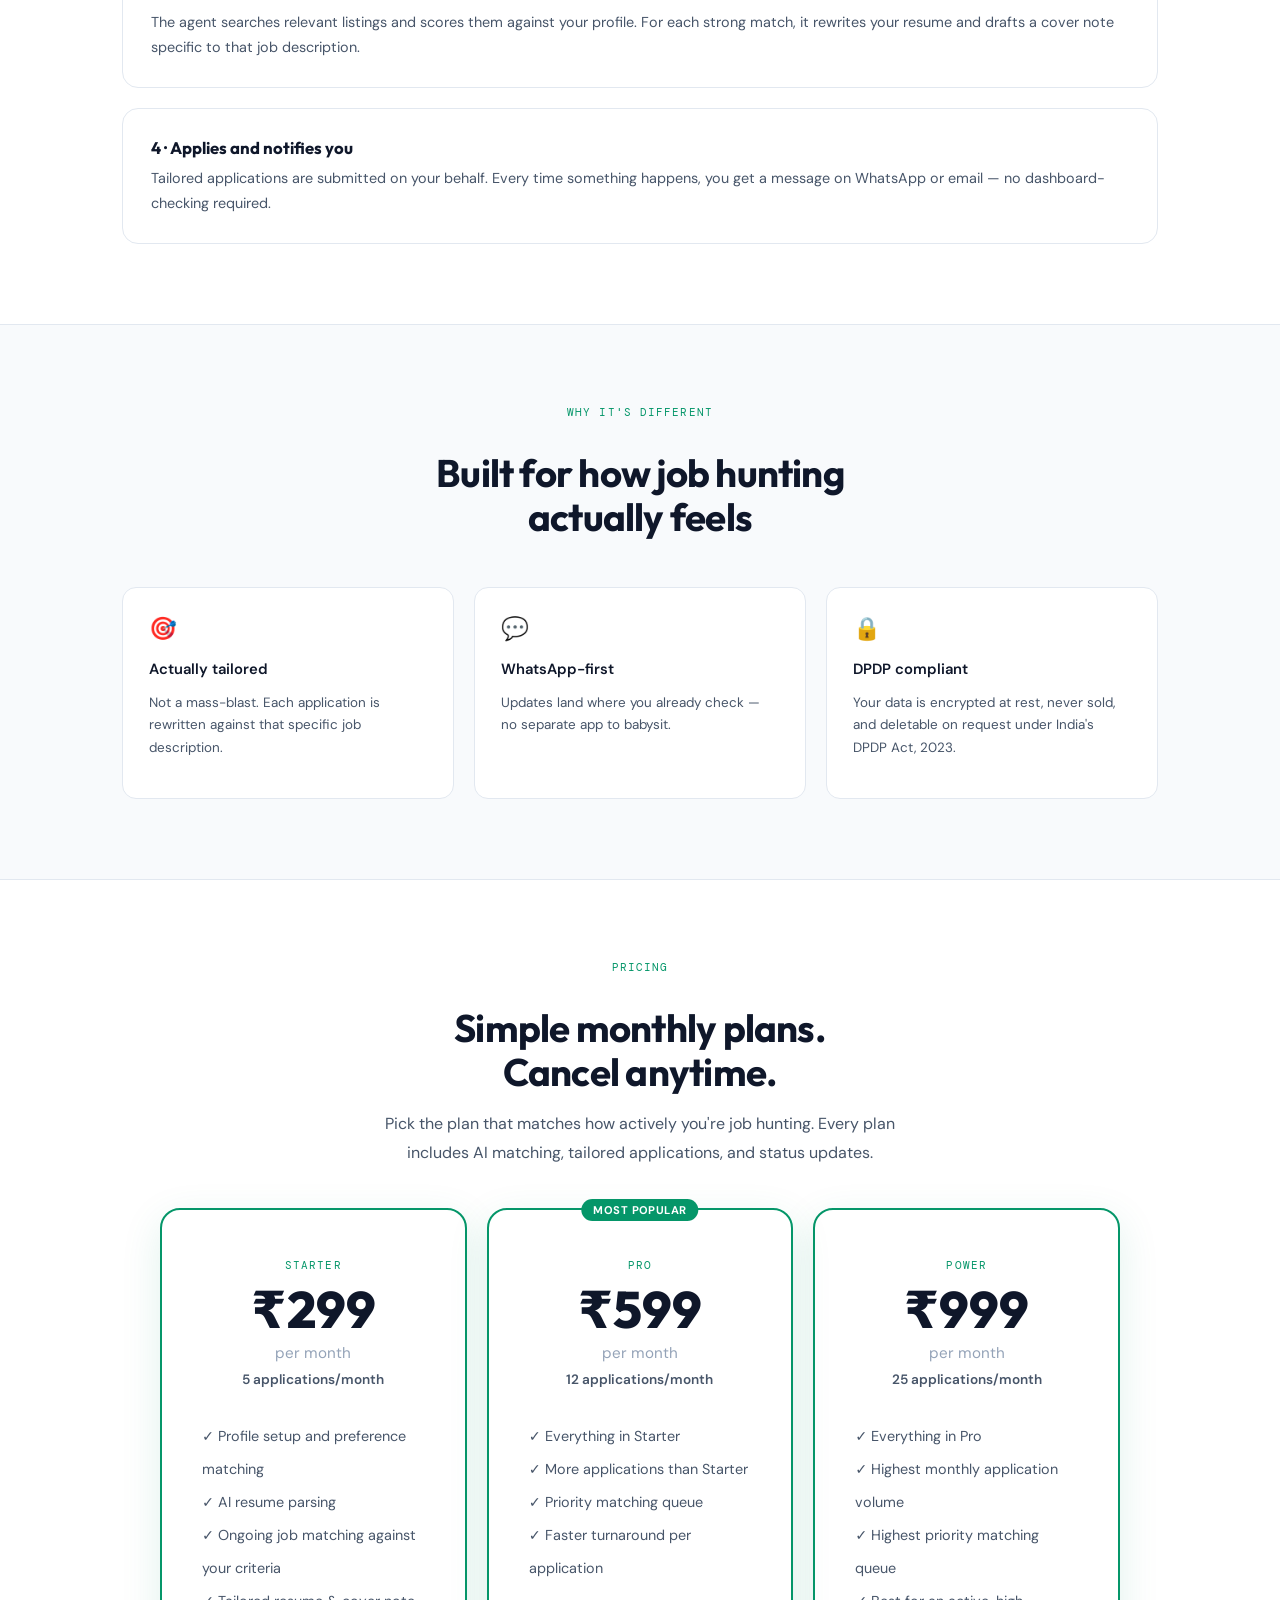
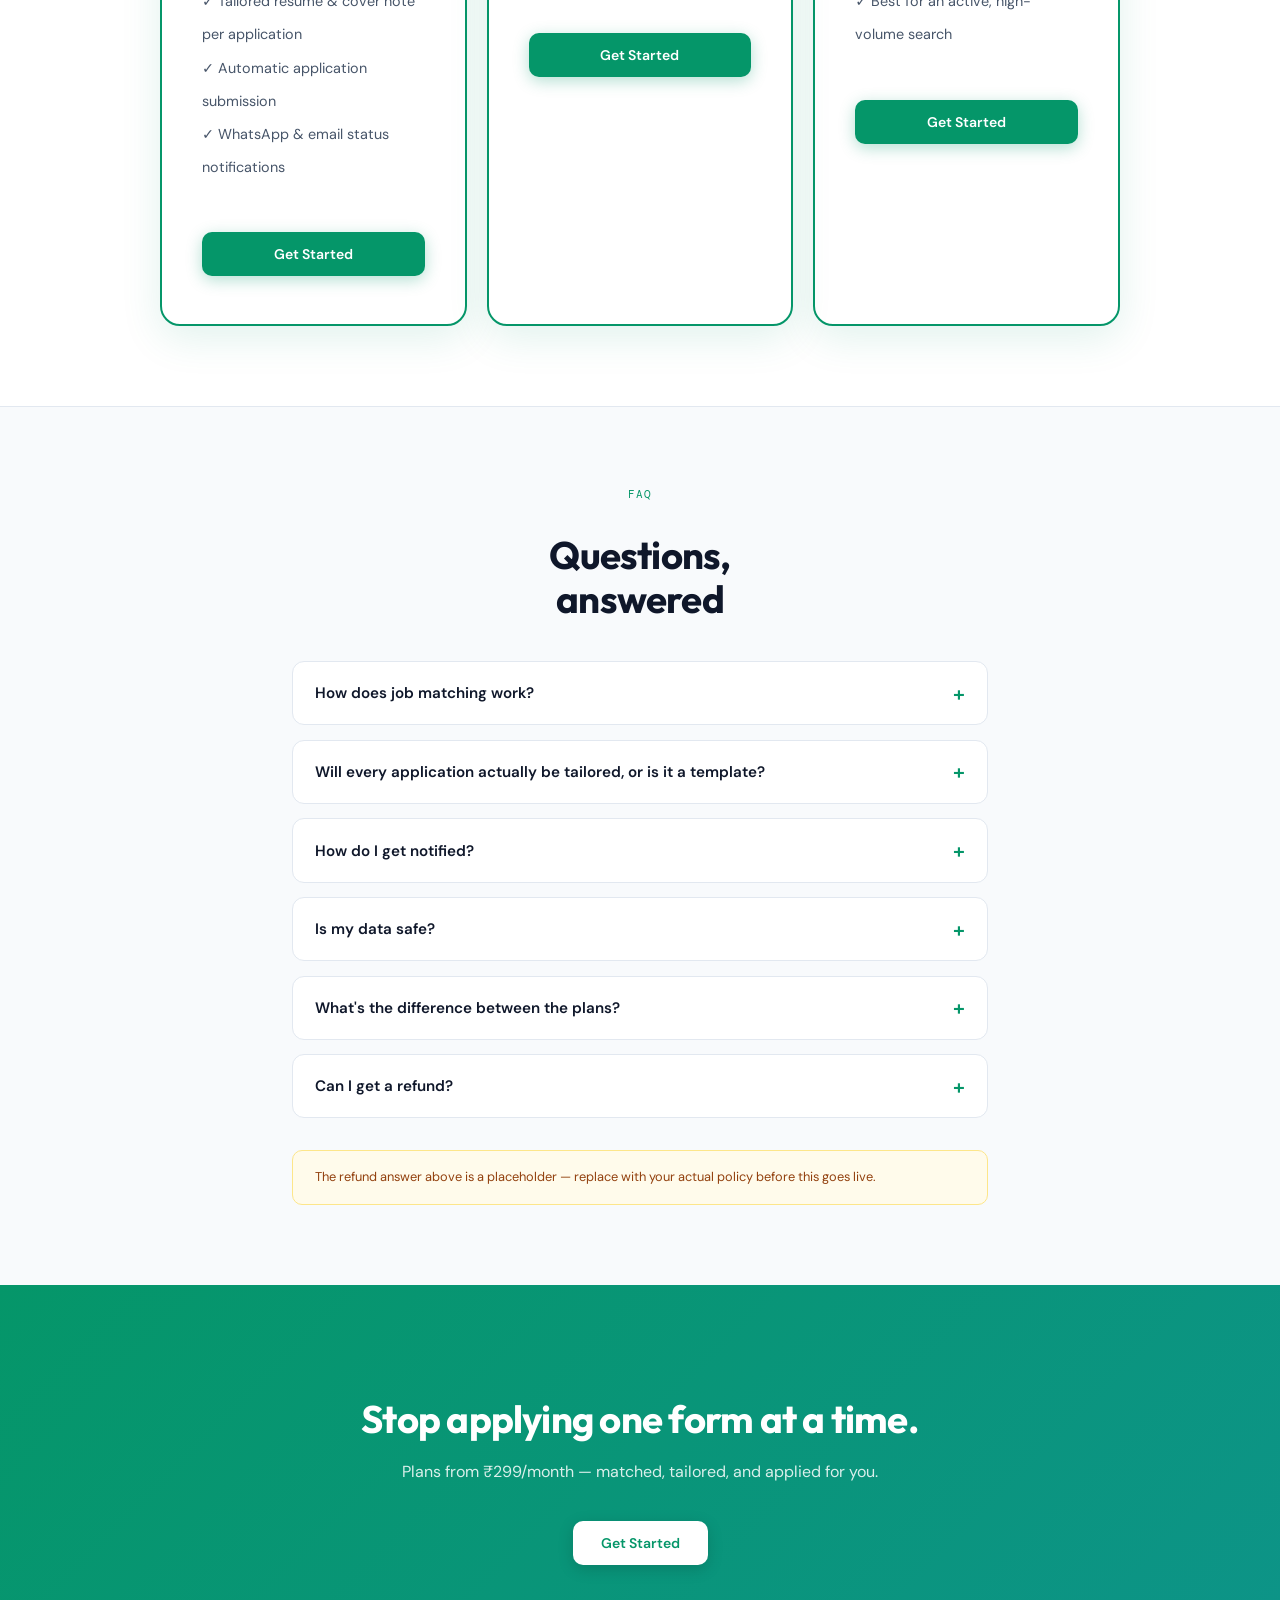
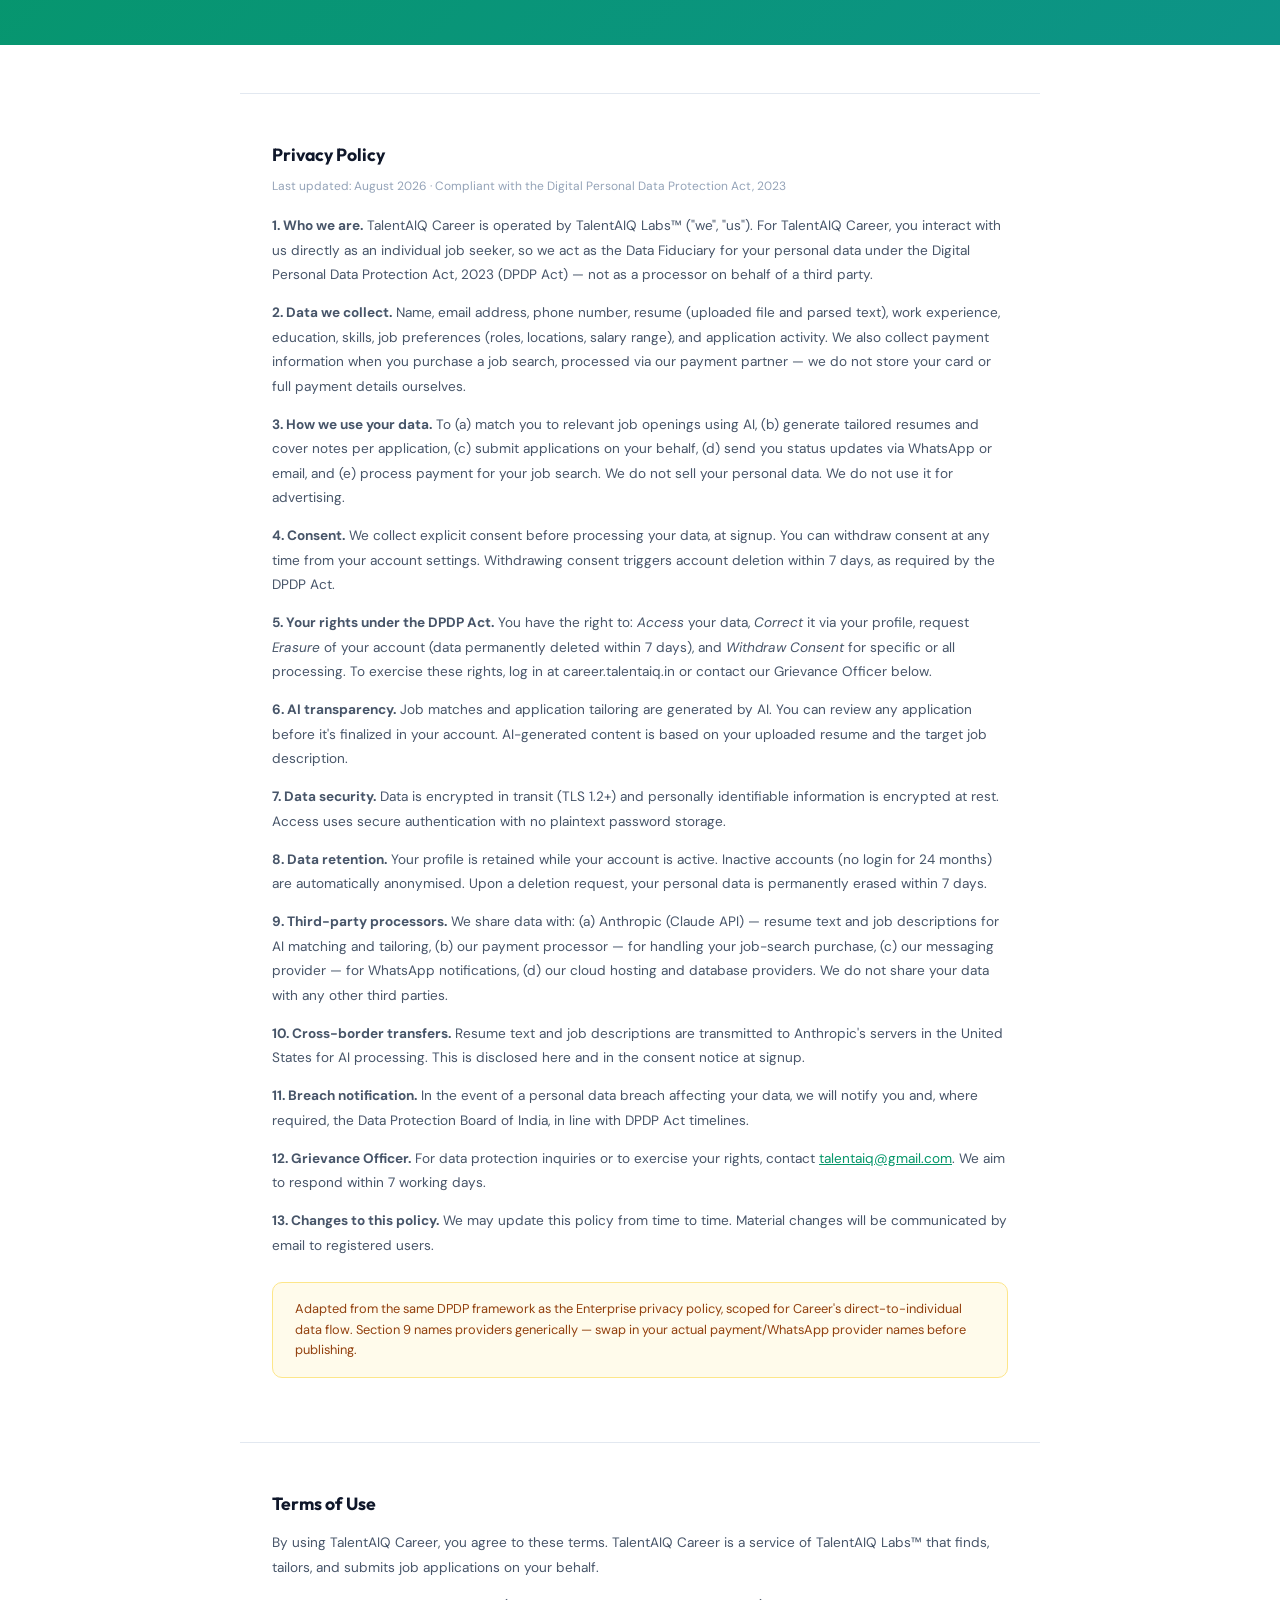
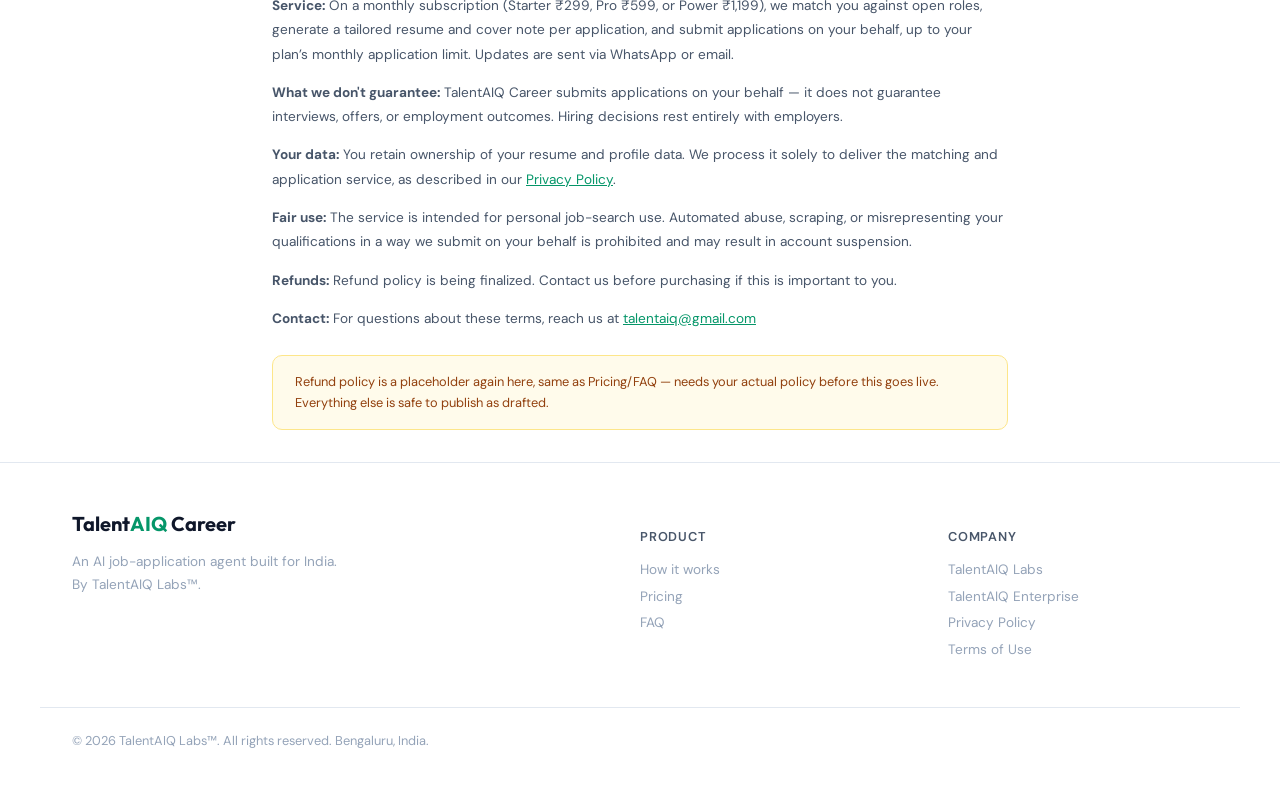
==== commit 145fc602: "fix: pricing cards use .grid-3 class for proper mobile stacking" ====
--- a/career/index.html
+++ b/career/index.html
@@ -102,7 +102,7 @@
   <h2 class="s-h2">Simple monthly plans.<br/>Cancel anytime.</h2>
   <p class="s-lead" style="margin:0 auto">Pick the plan that matches how actively you're job hunting. Every plan includes AI matching, tailored applications, and status updates.</p>
 </div>
-<div class="reveal" style="display:grid;grid-template-columns:repeat(3,1fr);gap:1.5rem;margin-top:2.5rem;max-width:960px;margin-left:auto;margin-right:auto">
+<div class="reveal grid-3" style="margin-top:2.5rem;max-width:960px;margin-left:auto;margin-right:auto">
 
 <div class="price-card" style="text-align:center">
   <div class="eyebrow" style="justify-content:center">STARTER</div>
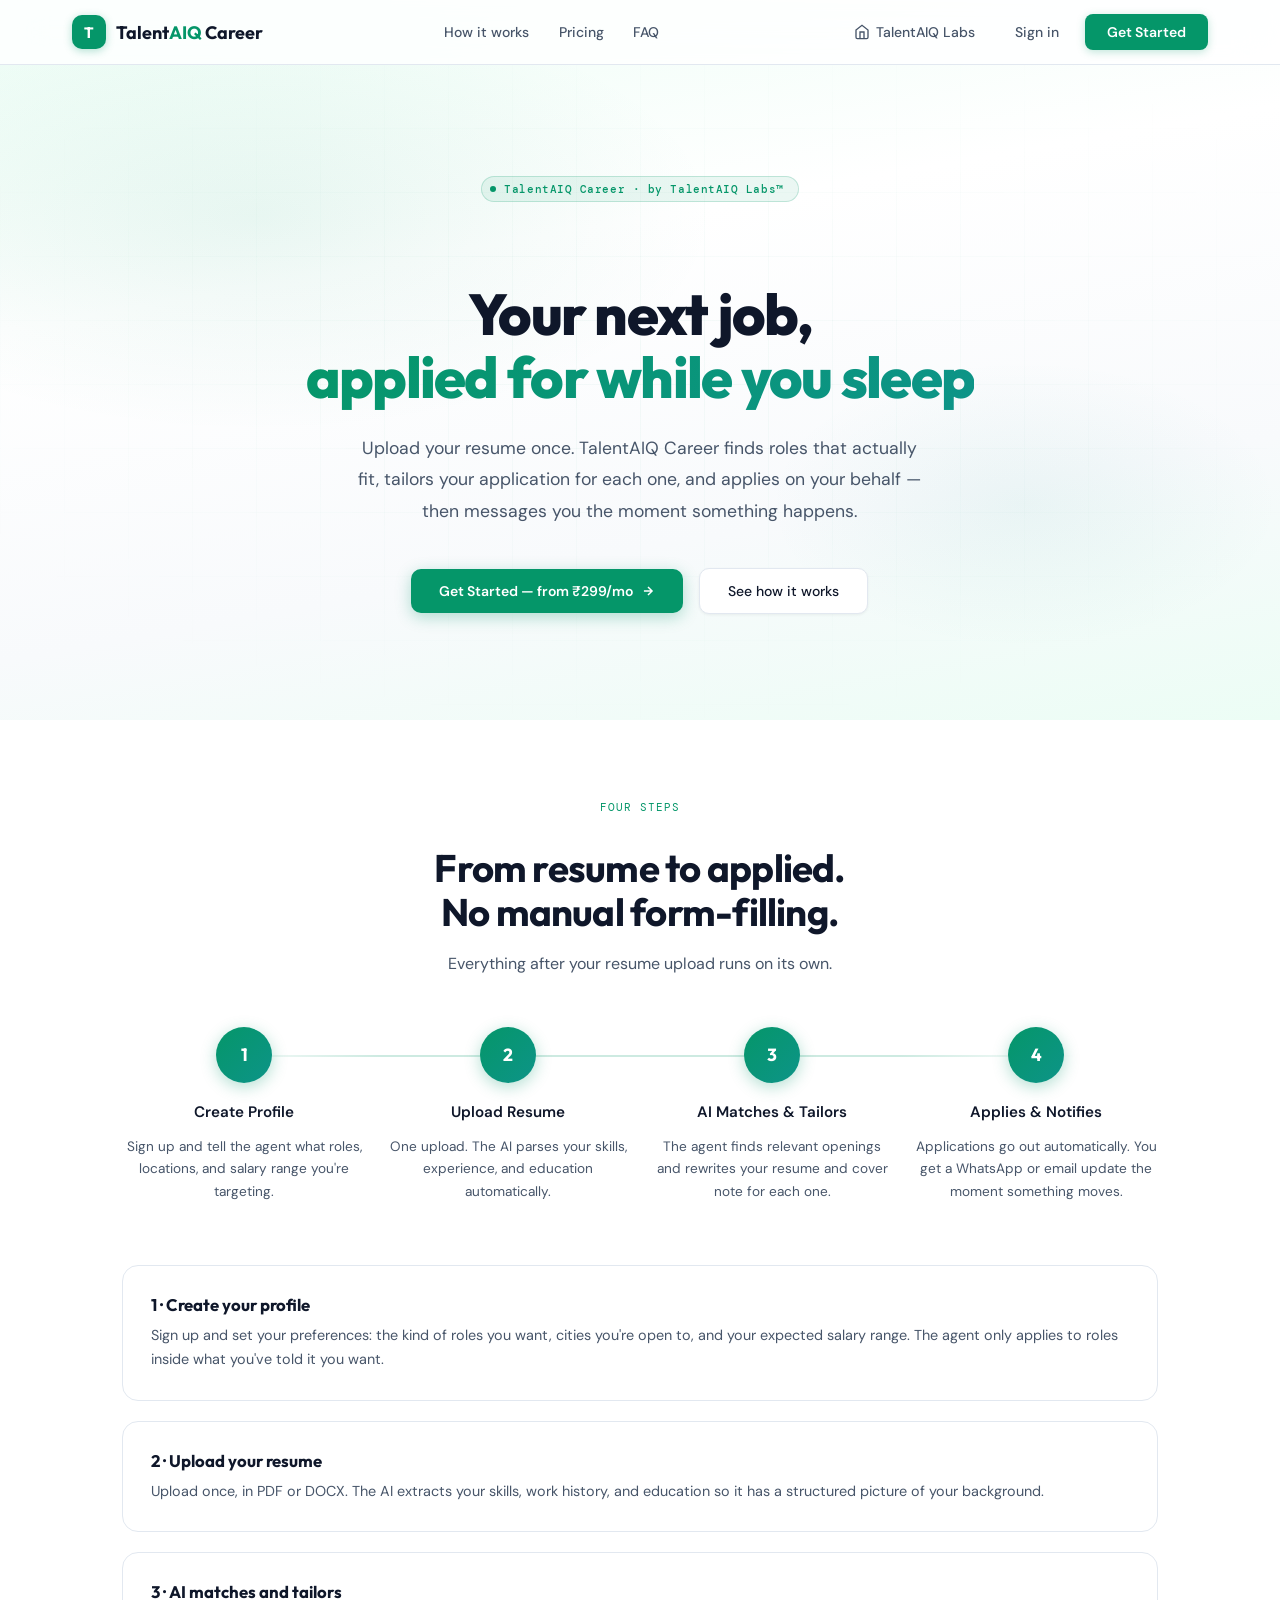
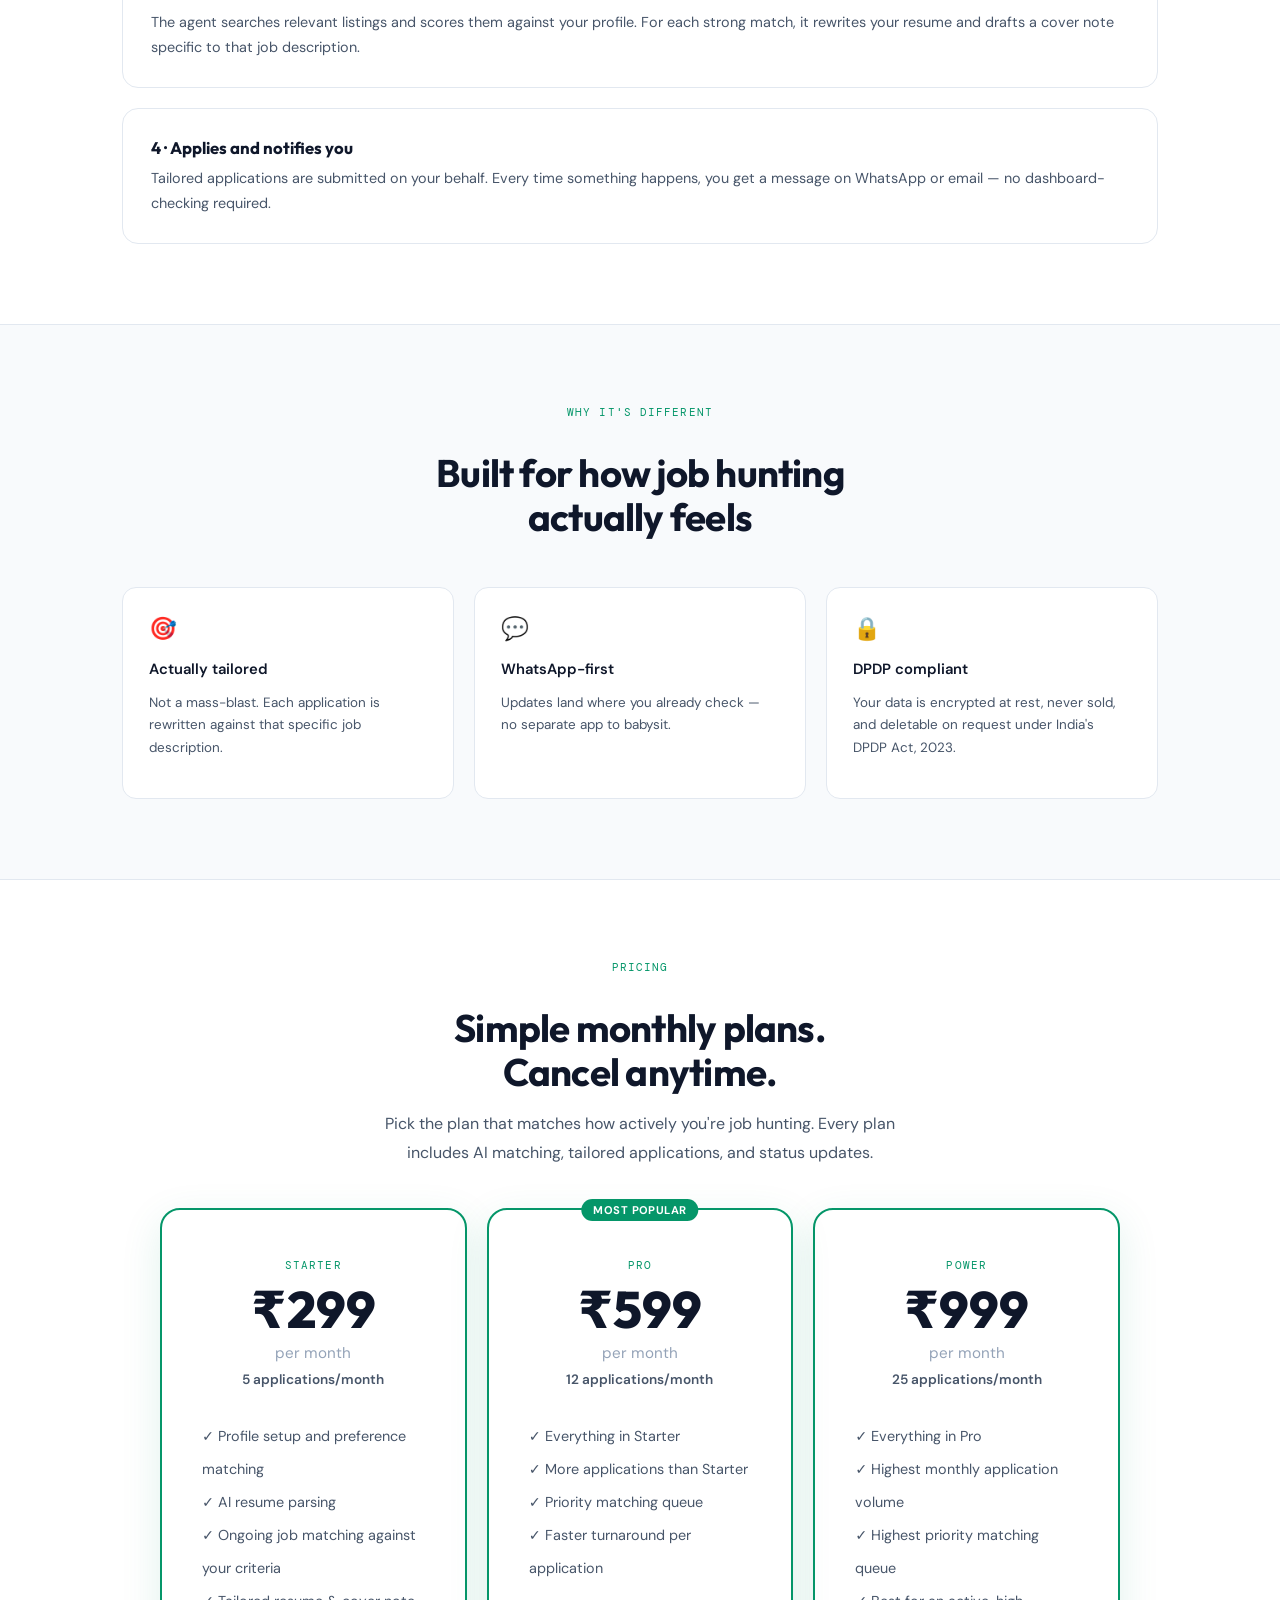
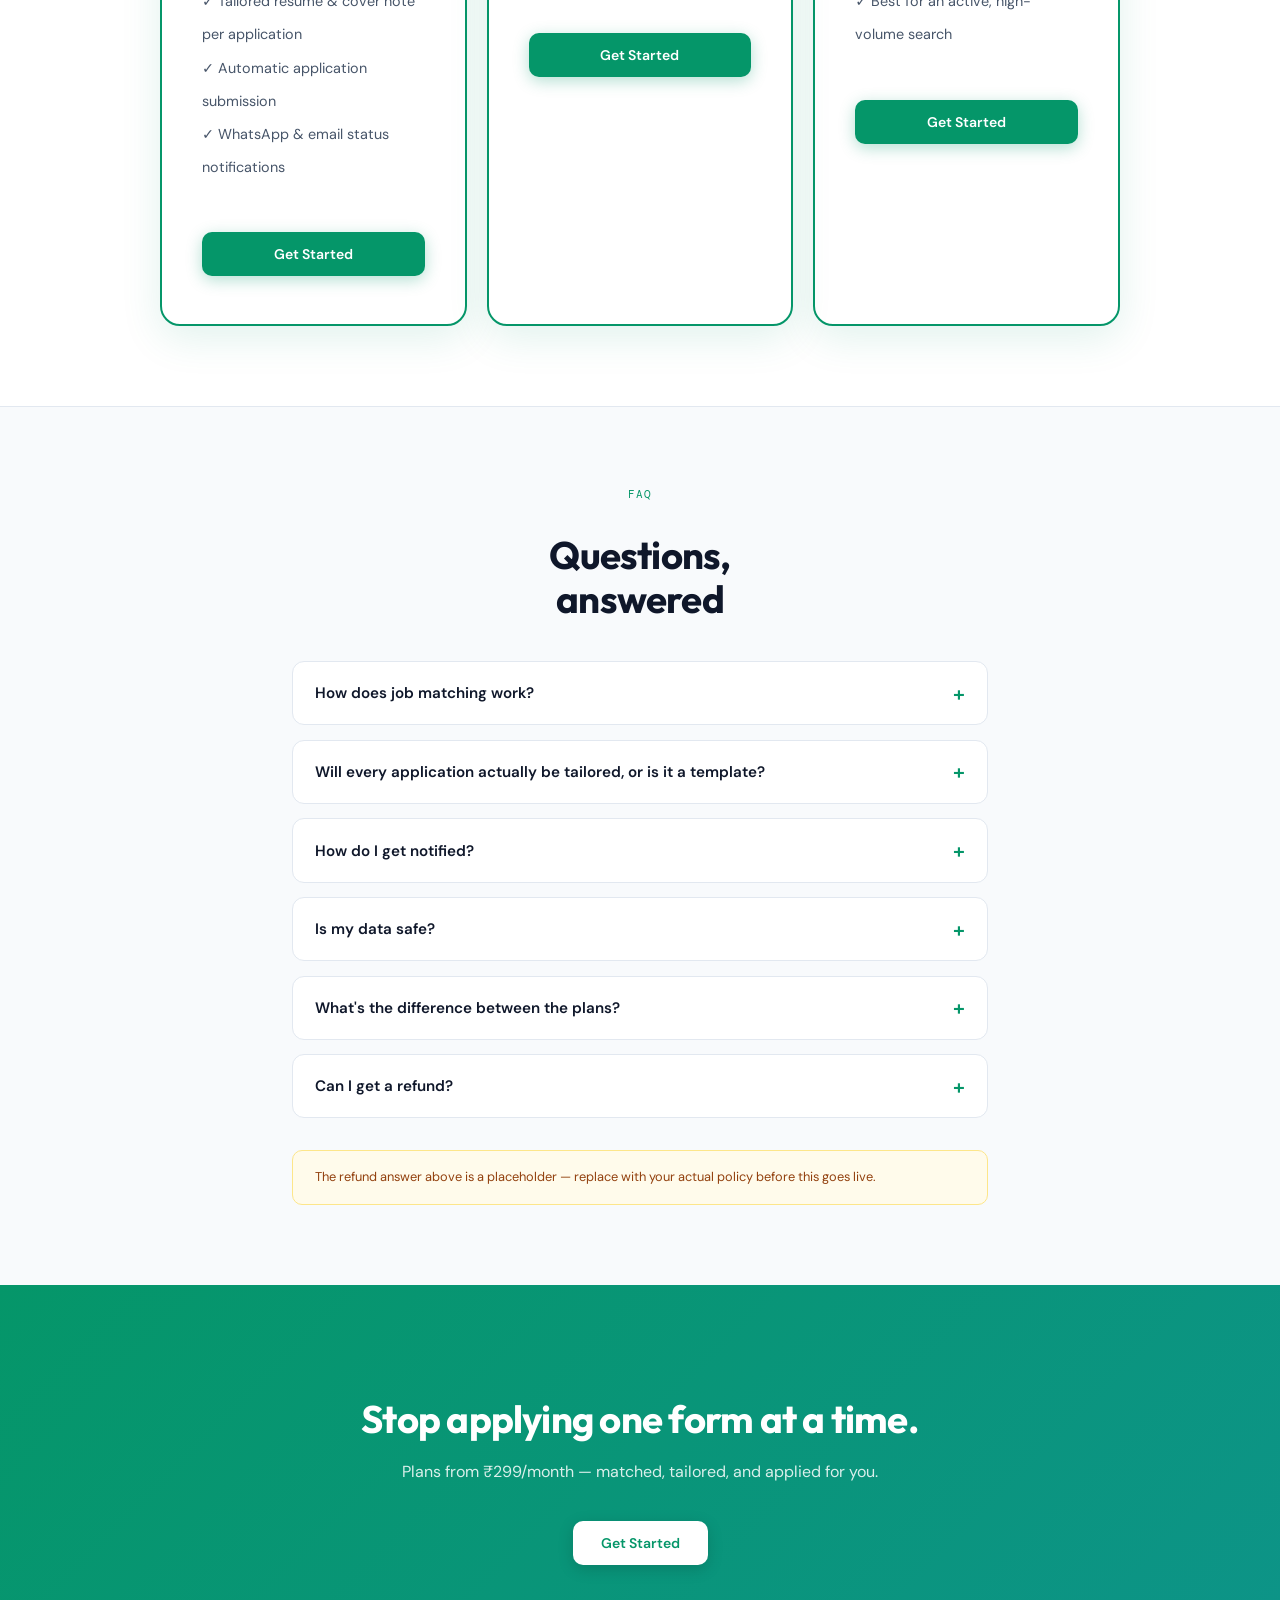
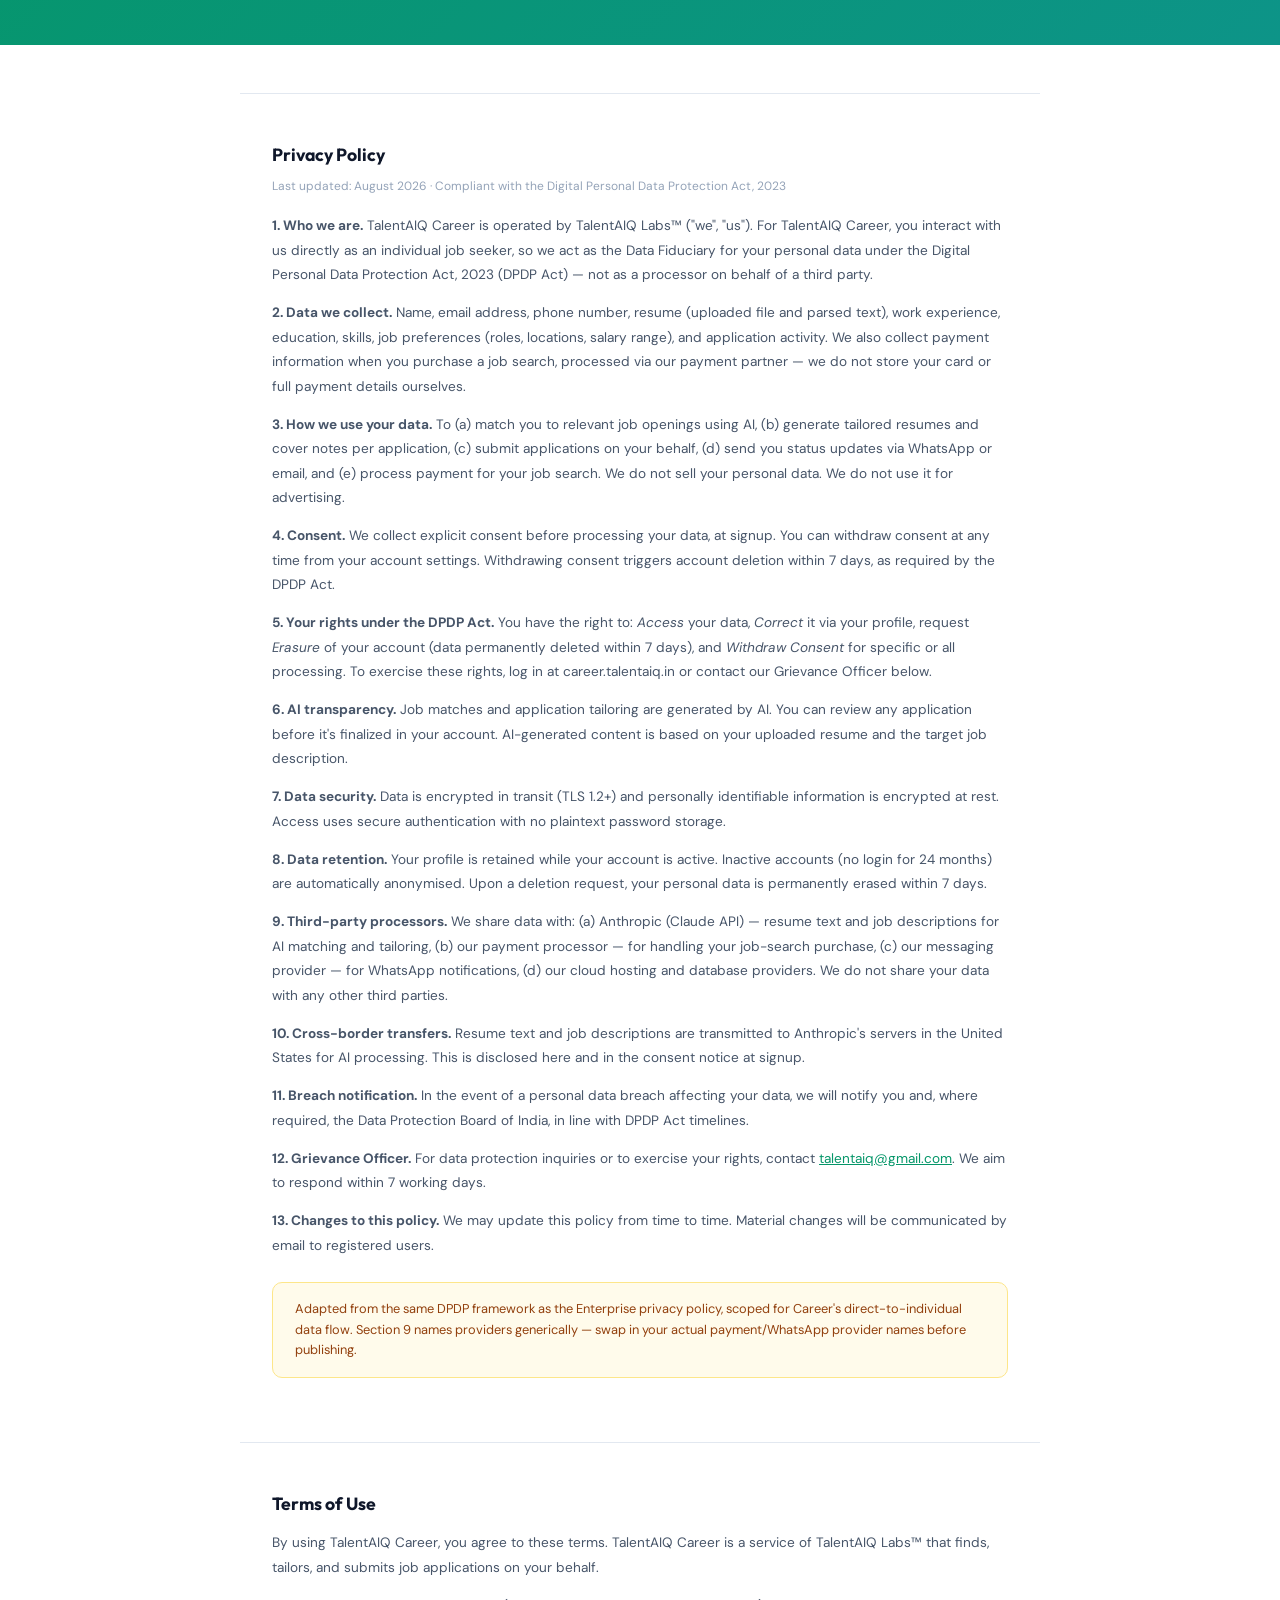
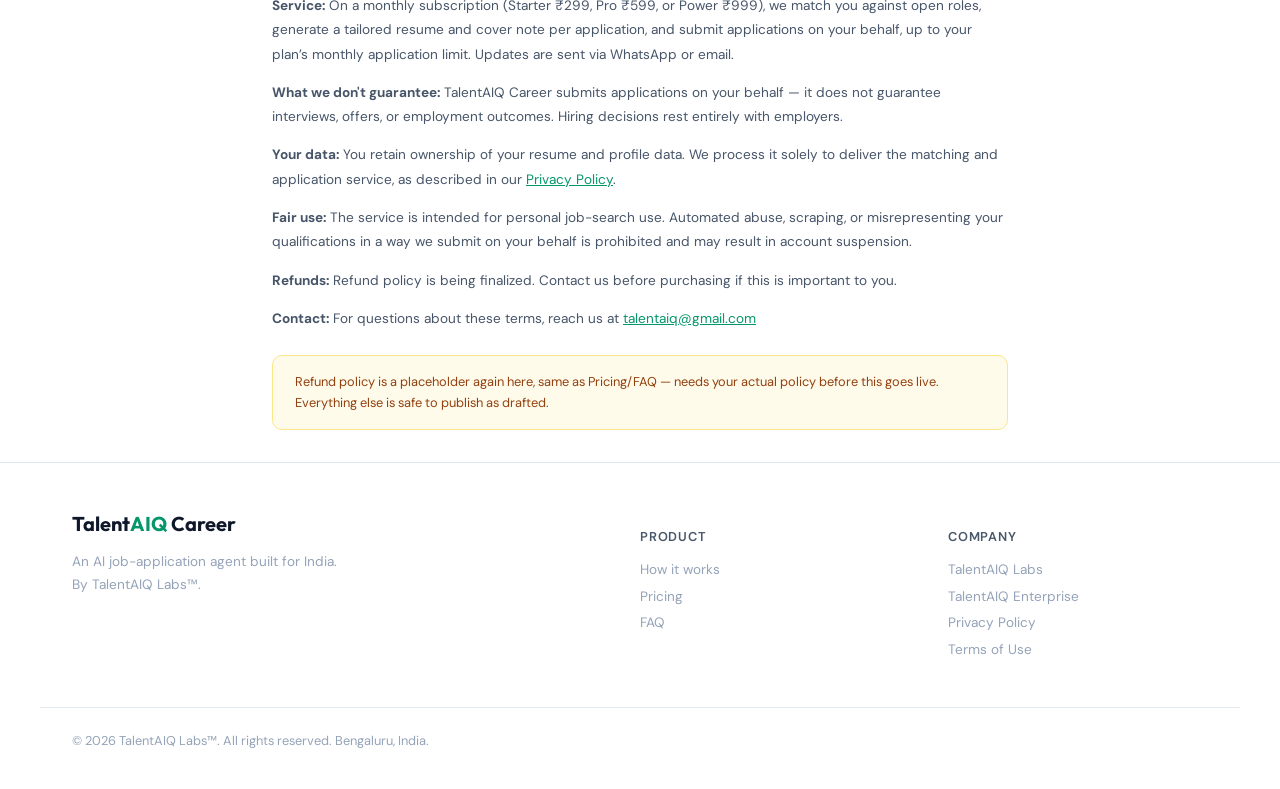
==== commit ada32def: "fix: stale pricing references in FAQ and Terms of Use" ====
--- a/career/index.html
+++ b/career/index.html
@@ -179,7 +179,7 @@
 </div>
 <div class="faq-item reveal">
   <div class="faq-q">What's the difference between the plans?</div>
-  <div class="faq-a"><p>All three plans include the same features — profile setup, resume parsing, AI matching, tailored applications, and notifications. The difference is your monthly application volume: 300 on Starter, 900 on Pro, or 3,000 on Power. Pick based on how actively you're searching.</p></div>
+  <div class="faq-a"><p>All three plans include the same features — profile setup, resume parsing, AI matching, tailored applications, and notifications. The difference is your monthly application volume: 5 on Starter, 12 on Pro, or 25 on Power. Pick based on how actively you're searching.</p></div>
 </div>
 <div class="faq-item reveal">
   <div class="faq-q">Can I get a refund?</div>
@@ -228,7 +228,7 @@
   <h3 style="font-family:var(--fd);font-size:1.1rem;font-weight:700;color:var(--t1);margin-bottom:1rem">Terms of Use</h3>
   <div style="font-size:.85rem;color:var(--t2);line-height:1.8">
     <p>By using TalentAIQ Career, you agree to these terms. TalentAIQ Career is a service of TalentAIQ Labs&trade; that finds, tailors, and submits job applications on your behalf.</p>
-    <p style="margin-top:.75rem"><strong>Service:</strong> On a monthly subscription (Starter &#8377;299, Pro &#8377;599, or Power &#8377;1,199), we match you against open roles, generate a tailored resume and cover note per application, and submit applications on your behalf, up to your plan’s monthly application limit. Updates are sent via WhatsApp or email.</p>
+    <p style="margin-top:.75rem"><strong>Service:</strong> On a monthly subscription (Starter &#8377;299, Pro &#8377;599, or Power &#8377;999), we match you against open roles, generate a tailored resume and cover note per application, and submit applications on your behalf, up to your plan’s monthly application limit. Updates are sent via WhatsApp or email.</p>
     <p style="margin-top:.75rem"><strong>What we don't guarantee:</strong> TalentAIQ Career submits applications on your behalf &mdash; it does not guarantee interviews, offers, or employment outcomes. Hiring decisions rest entirely with employers.</p>
     <p style="margin-top:.75rem"><strong>Your data:</strong> You retain ownership of your resume and profile data. We process it solely to deliver the matching and application service, as described in our <a href="#privacy" style="color:var(--brand)">Privacy Policy</a>.</p>
     <p style="margin-top:.75rem"><strong>Fair use:</strong> The service is intended for personal job-search use. Automated abuse, scraping, or misrepresenting your qualifications in a way we submit on your behalf is prohibited and may result in account suspension.</p>
--- a/career/career.css
+++ b/career/career.css
@@ -110,5 +110,5 @@
 .reveal{opacity:0;transform:translateY(20px);transition:opacity .6s ease,transform .6s ease}.reveal.visible{opacity:1;transform:translateY(0)}
 
 @media(max-width:900px){.steps{grid-template-columns:1fr 1fr}.steps::before{display:none}.grid-3{grid-template-columns:1fr 1fr}.footer-grid{grid-template-columns:1fr 1fr}}
-@media(max-width:600px){nav .nav-links{display:none}.sw{padding:0 1.25rem}.grid-3,.grid-2{grid-template-columns:1fr}.steps{grid-template-columns:1fr}.footer-grid{grid-template-columns:1fr}.price-card{padding:2rem 1.5rem}
+@media(max-width:600px){nav .nav-links{display:none}.sw{padding:0 1.25rem}.grid-3,.grid-2{grid-template-columns:1fr}.steps{grid-template-columns:1fr}.footer-grid{grid-template-columns:1fr}.price-card{padding:2rem 1.5rem;min-height:620px;display:flex;flex-direction:column;justify-content:space-between}
 .nav-w{padding:0 1rem}.nav-end{gap:.4rem}.nav-home-text{display:none}.nav-ghost{padding:8px 8px}.nav-cta{padding:9px 14px;font-size:13px}}
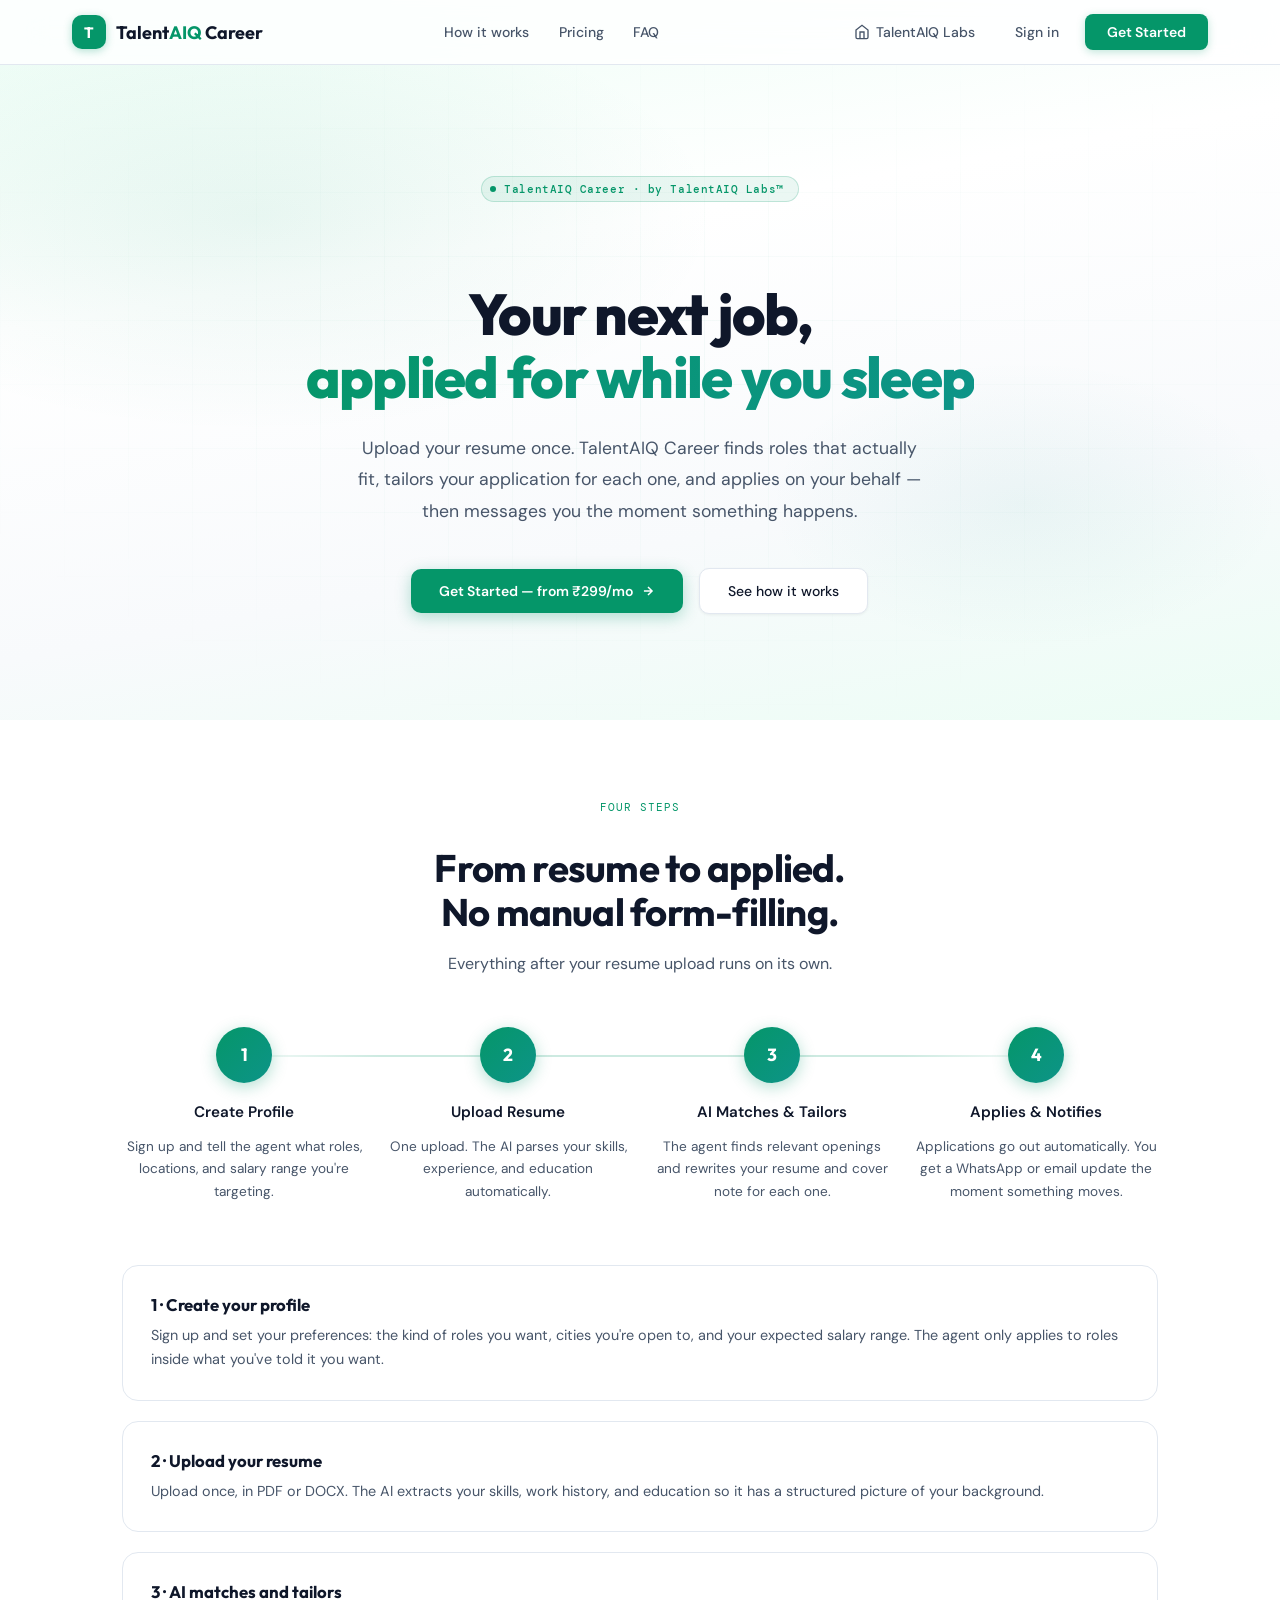
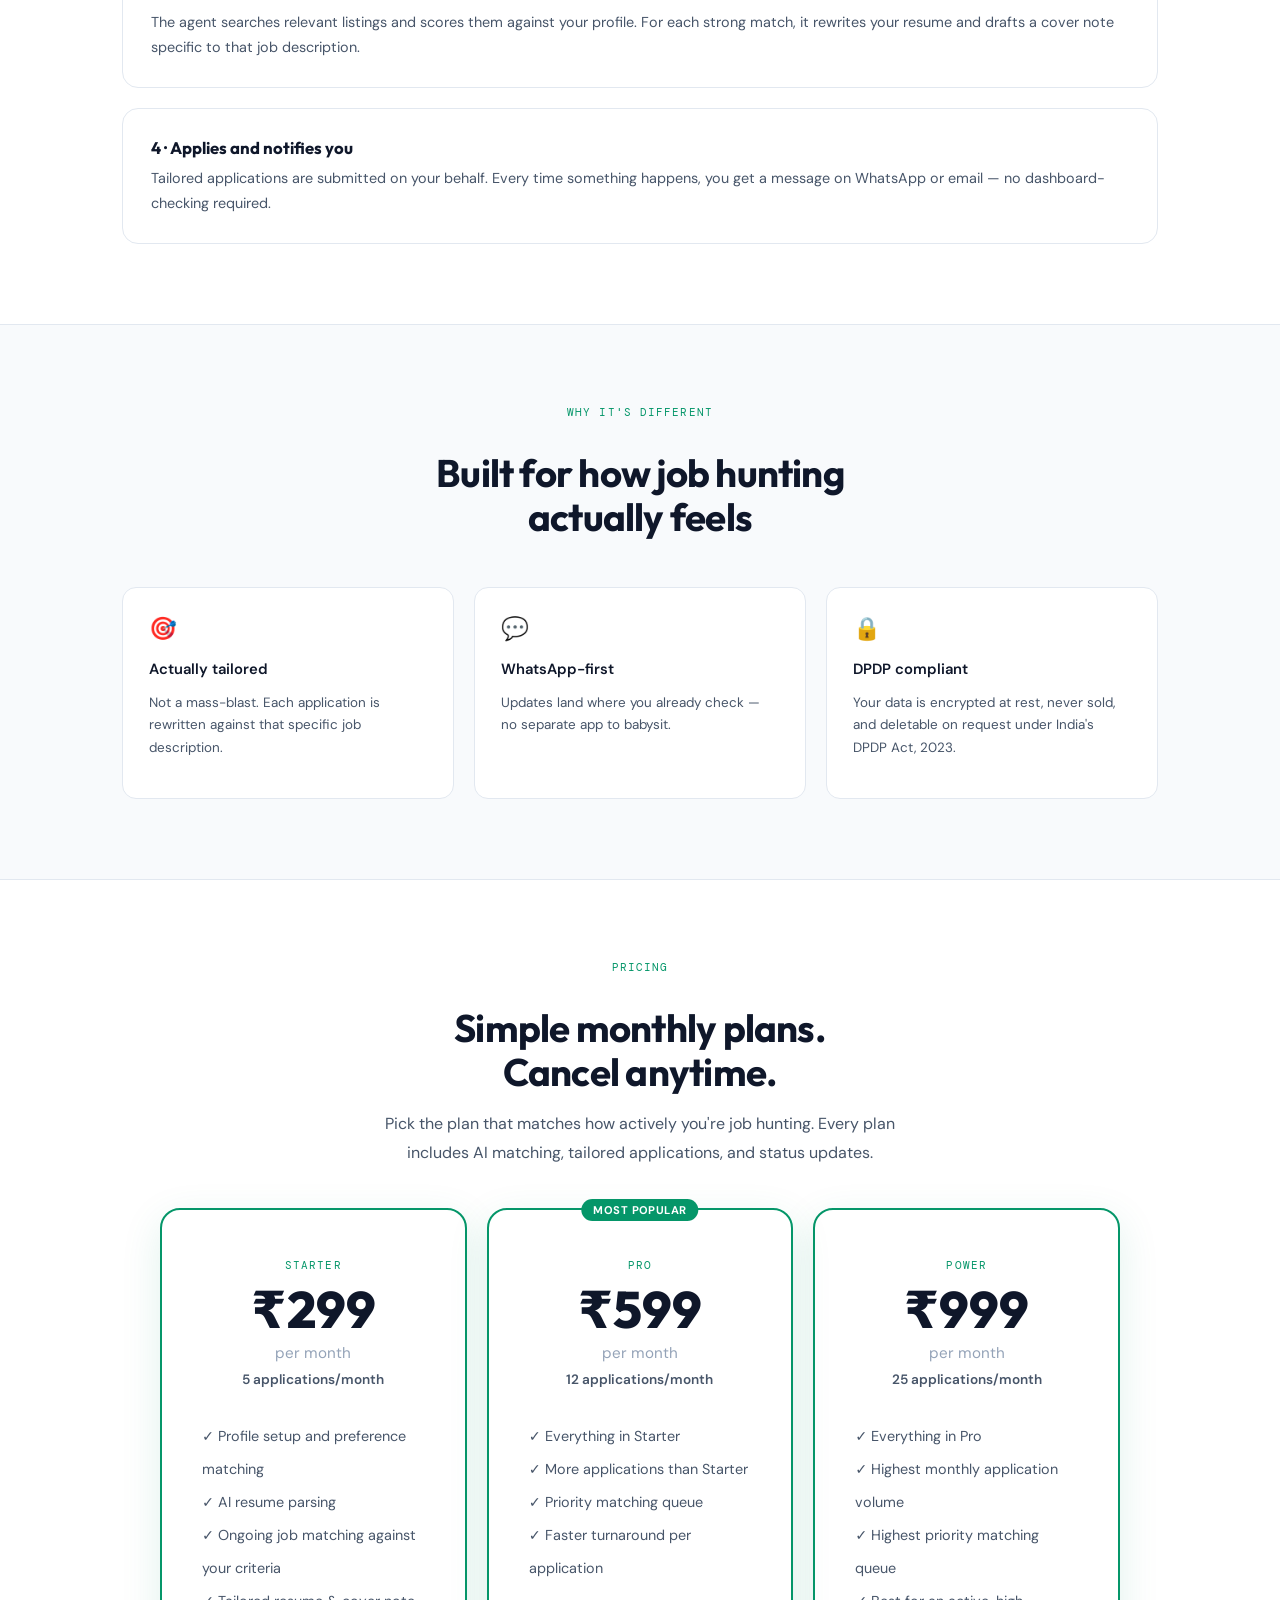
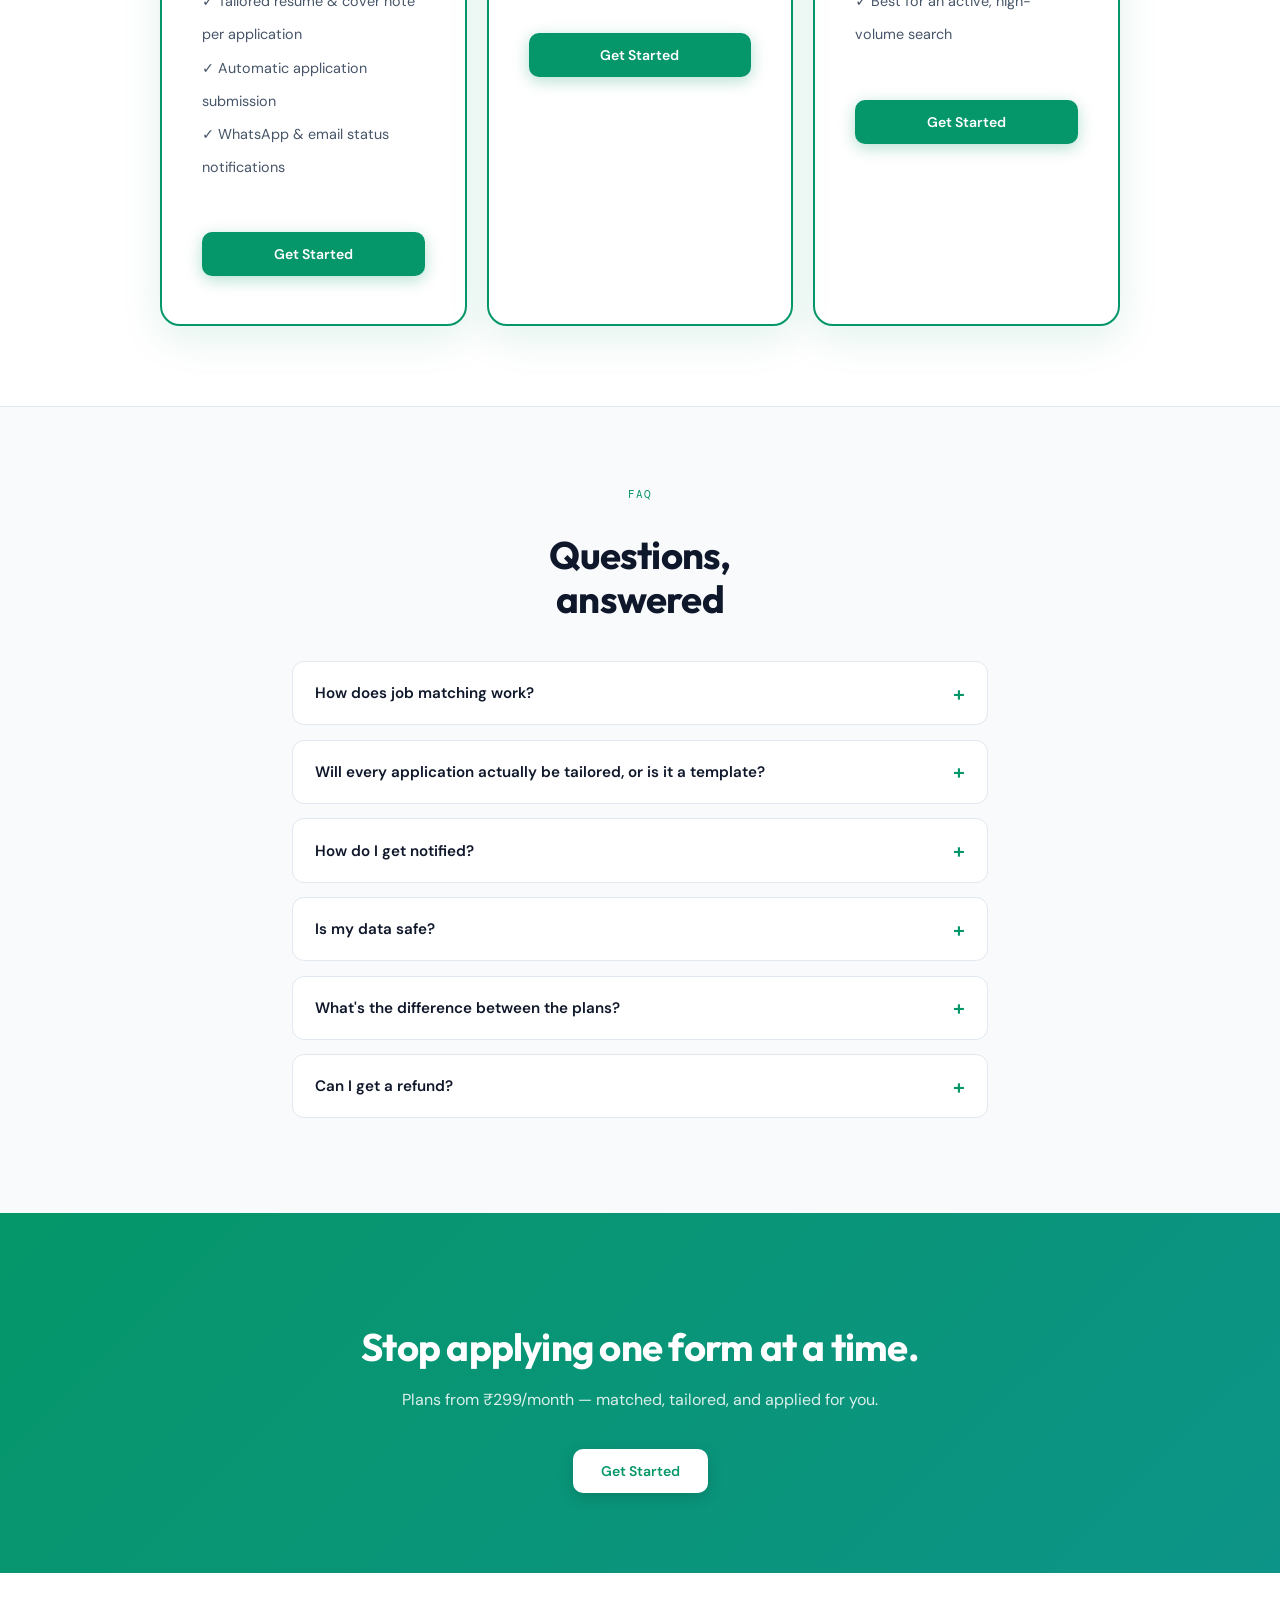
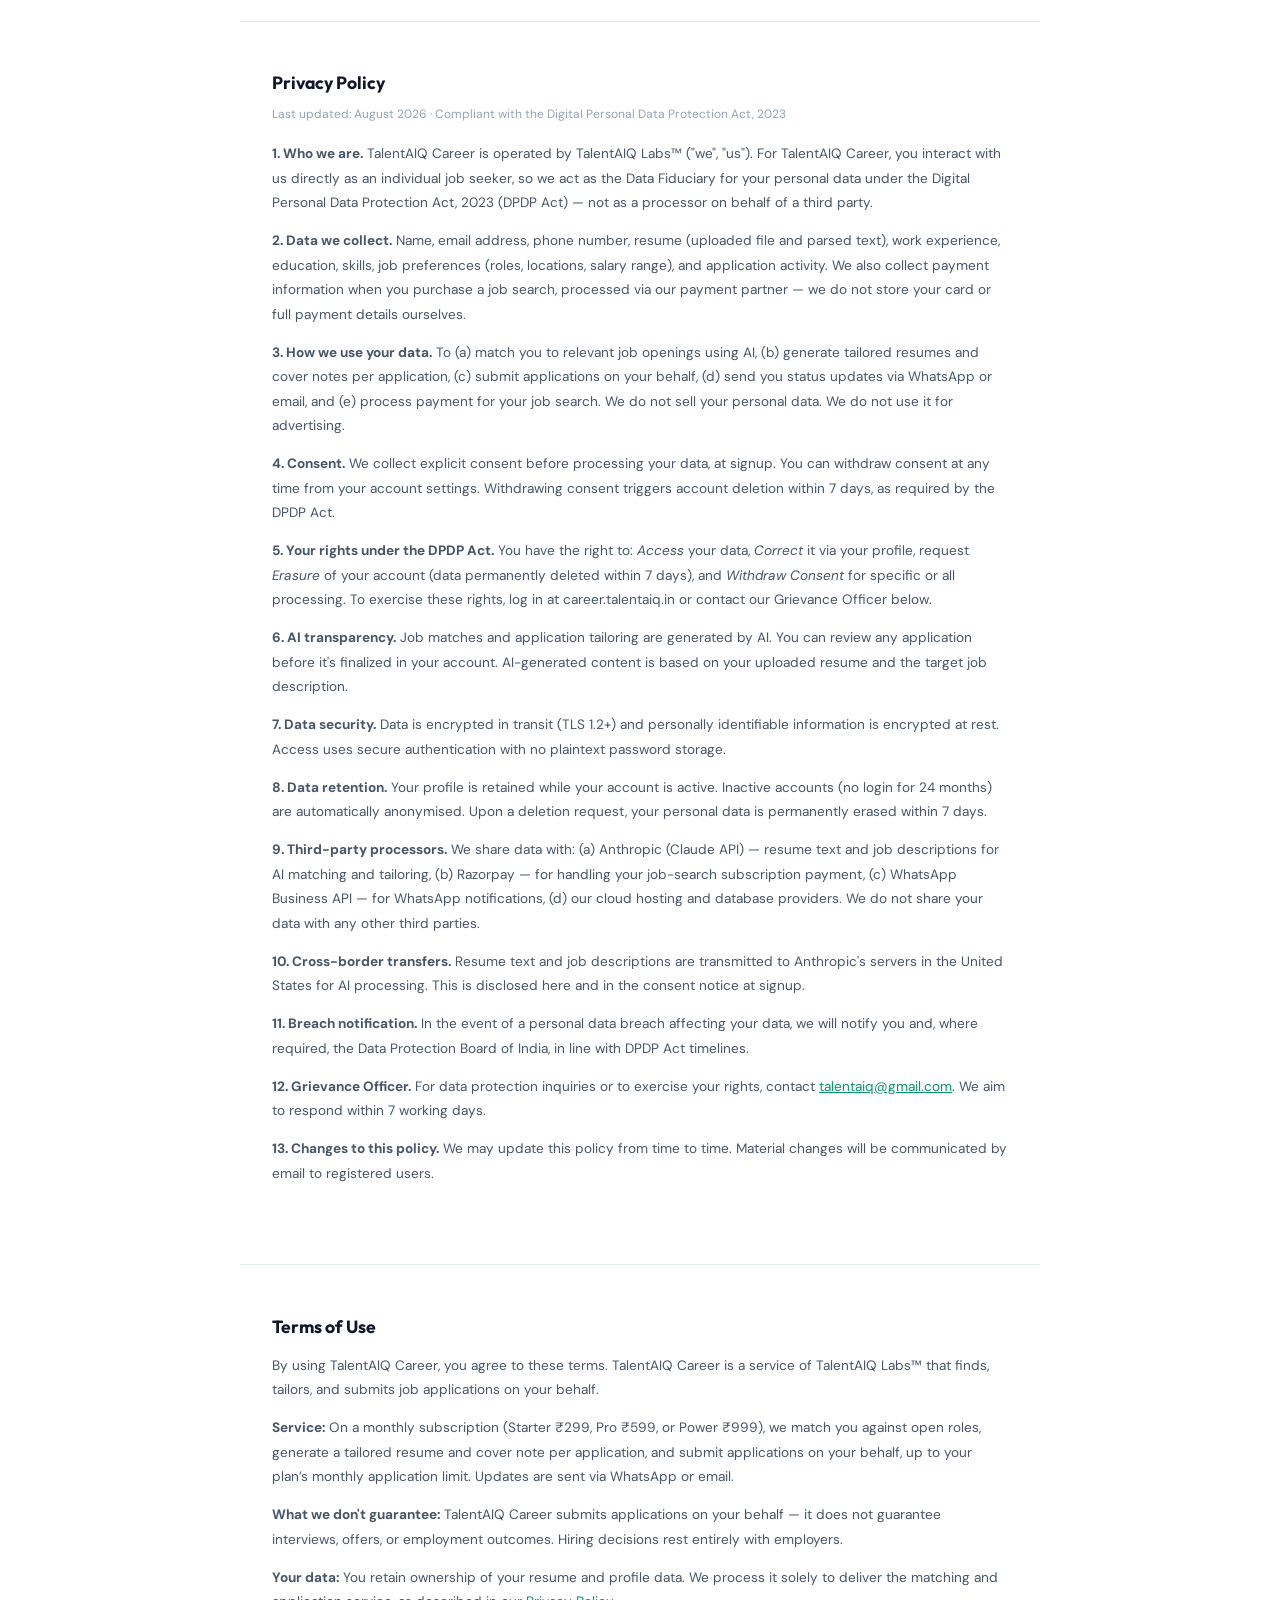
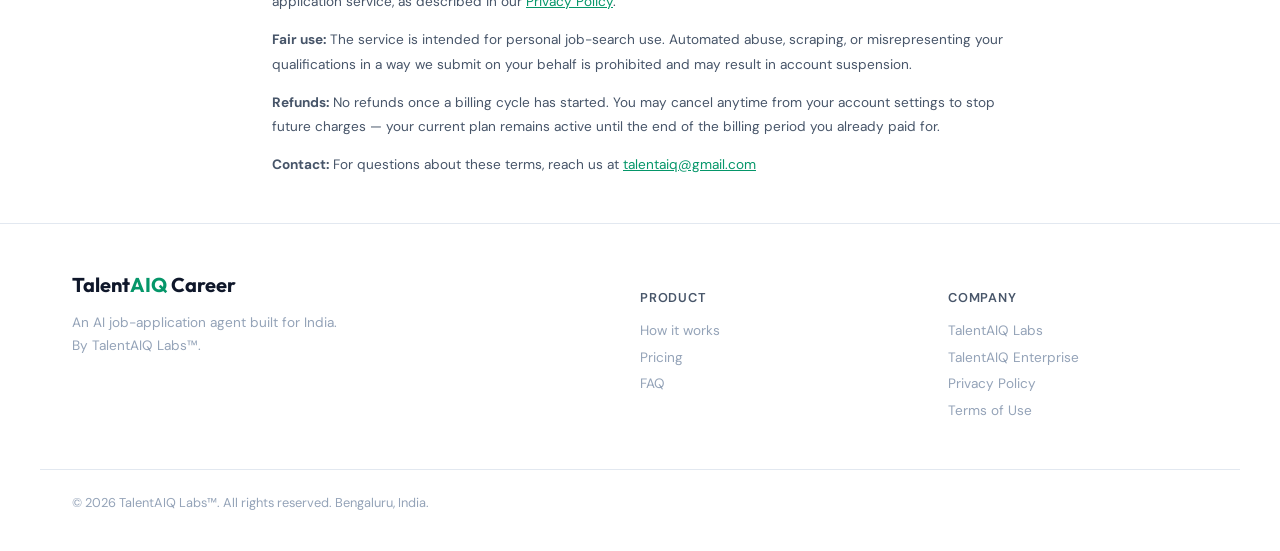
==== commit 50de2ef9: "fix: remove internal review notes, finalize refund policy, name real providers in privacy policy" ====
--- a/career/index.html
+++ b/career/index.html
@@ -183,12 +183,10 @@
 </div>
 <div class="faq-item reveal">
   <div class="faq-q">Can I get a refund?</div>
-  <div class="faq-a"><p>Refund terms are being finalized — check back here or contact support before purchasing if this is important to you.</p></div>
-</div>
-
-<div class="review-note reveal">
-  The refund answer above is a placeholder — replace with your actual policy before this goes live.
-</div>
+  <div class="faq-a"><p>No refunds once a billing cycle has started. You can cancel anytime to stop future charges — your plan stays active until the end of the current billing period.</p></div>
+</div>
+
+
 </div>
 </section>
 
@@ -212,15 +210,13 @@
     <p style="margin-top:.75rem"><strong>6. AI transparency.</strong> Job matches and application tailoring are generated by AI. You can review any application before it's finalized in your account. AI-generated content is based on your uploaded resume and the target job description.</p>
     <p style="margin-top:.75rem"><strong>7. Data security.</strong> Data is encrypted in transit (TLS 1.2+) and personally identifiable information is encrypted at rest. Access uses secure authentication with no plaintext password storage.</p>
     <p style="margin-top:.75rem"><strong>8. Data retention.</strong> Your profile is retained while your account is active. Inactive accounts (no login for 24 months) are automatically anonymised. Upon a deletion request, your personal data is permanently erased within 7 days.</p>
-    <p style="margin-top:.75rem"><strong>9. Third-party processors.</strong> We share data with: (a) Anthropic (Claude API) &mdash; resume text and job descriptions for AI matching and tailoring, (b) our payment processor &mdash; for handling your job-search purchase, (c) our messaging provider &mdash; for WhatsApp notifications, (d) our cloud hosting and database providers. We do not share your data with any other third parties.</p>
+    <p style="margin-top:.75rem"><strong>9. Third-party processors.</strong> We share data with: (a) Anthropic (Claude API) &mdash; resume text and job descriptions for AI matching and tailoring, (b) Razorpay &mdash; for handling your job-search subscription payment, (c) WhatsApp Business API &mdash; for WhatsApp notifications, (d) our cloud hosting and database providers. We do not share your data with any other third parties.</p>
     <p style="margin-top:.75rem"><strong>10. Cross-border transfers.</strong> Resume text and job descriptions are transmitted to Anthropic's servers in the United States for AI processing. This is disclosed here and in the consent notice at signup.</p>
     <p style="margin-top:.75rem"><strong>11. Breach notification.</strong> In the event of a personal data breach affecting your data, we will notify you and, where required, the Data Protection Board of India, in line with DPDP Act timelines.</p>
     <p style="margin-top:.75rem"><strong>12. Grievance Officer.</strong> For data protection inquiries or to exercise your rights, contact <a href="mailto:talentaiq@gmail.com" style="color:var(--brand)">talentaiq@gmail.com</a>. We aim to respond within 7 working days.</p>
     <p style="margin-top:.75rem"><strong>13. Changes to this policy.</strong> We may update this policy from time to time. Material changes will be communicated by email to registered users.</p>
   </div>
-  <div class="review-note" style="margin-top:1.5rem;margin-left:0;margin-right:0">
-    Adapted from the same DPDP framework as the Enterprise privacy policy, scoped for Career's direct-to-individual data flow. Section 9 names providers generically — swap in your actual payment/WhatsApp provider names before publishing.
-  </div>
+  
 </div>
 
 <!-- TERMS -->
@@ -232,12 +228,10 @@
     <p style="margin-top:.75rem"><strong>What we don't guarantee:</strong> TalentAIQ Career submits applications on your behalf &mdash; it does not guarantee interviews, offers, or employment outcomes. Hiring decisions rest entirely with employers.</p>
     <p style="margin-top:.75rem"><strong>Your data:</strong> You retain ownership of your resume and profile data. We process it solely to deliver the matching and application service, as described in our <a href="#privacy" style="color:var(--brand)">Privacy Policy</a>.</p>
     <p style="margin-top:.75rem"><strong>Fair use:</strong> The service is intended for personal job-search use. Automated abuse, scraping, or misrepresenting your qualifications in a way we submit on your behalf is prohibited and may result in account suspension.</p>
-    <p style="margin-top:.75rem"><strong>Refunds:</strong> Refund policy is being finalized. Contact us before purchasing if this is important to you.</p>
+    <p style="margin-top:.75rem"><strong>Refunds:</strong> No refunds once a billing cycle has started. You may cancel anytime from your account settings to stop future charges — your current plan remains active until the end of the billing period you already paid for.</p>
     <p style="margin-top:.75rem"><strong>Contact:</strong> For questions about these terms, reach us at <a href="mailto:talentaiq@gmail.com" style="color:var(--brand)">talentaiq@gmail.com</a></p>
   </div>
-  <div class="review-note" style="margin-top:1.5rem;margin-left:0;margin-right:0">
-    Refund policy is a placeholder again here, same as Pricing/FAQ — needs your actual policy before this goes live. Everything else is safe to publish as drafted.
-  </div>
+  
 </div>
 
 <!-- FOOTER -->
